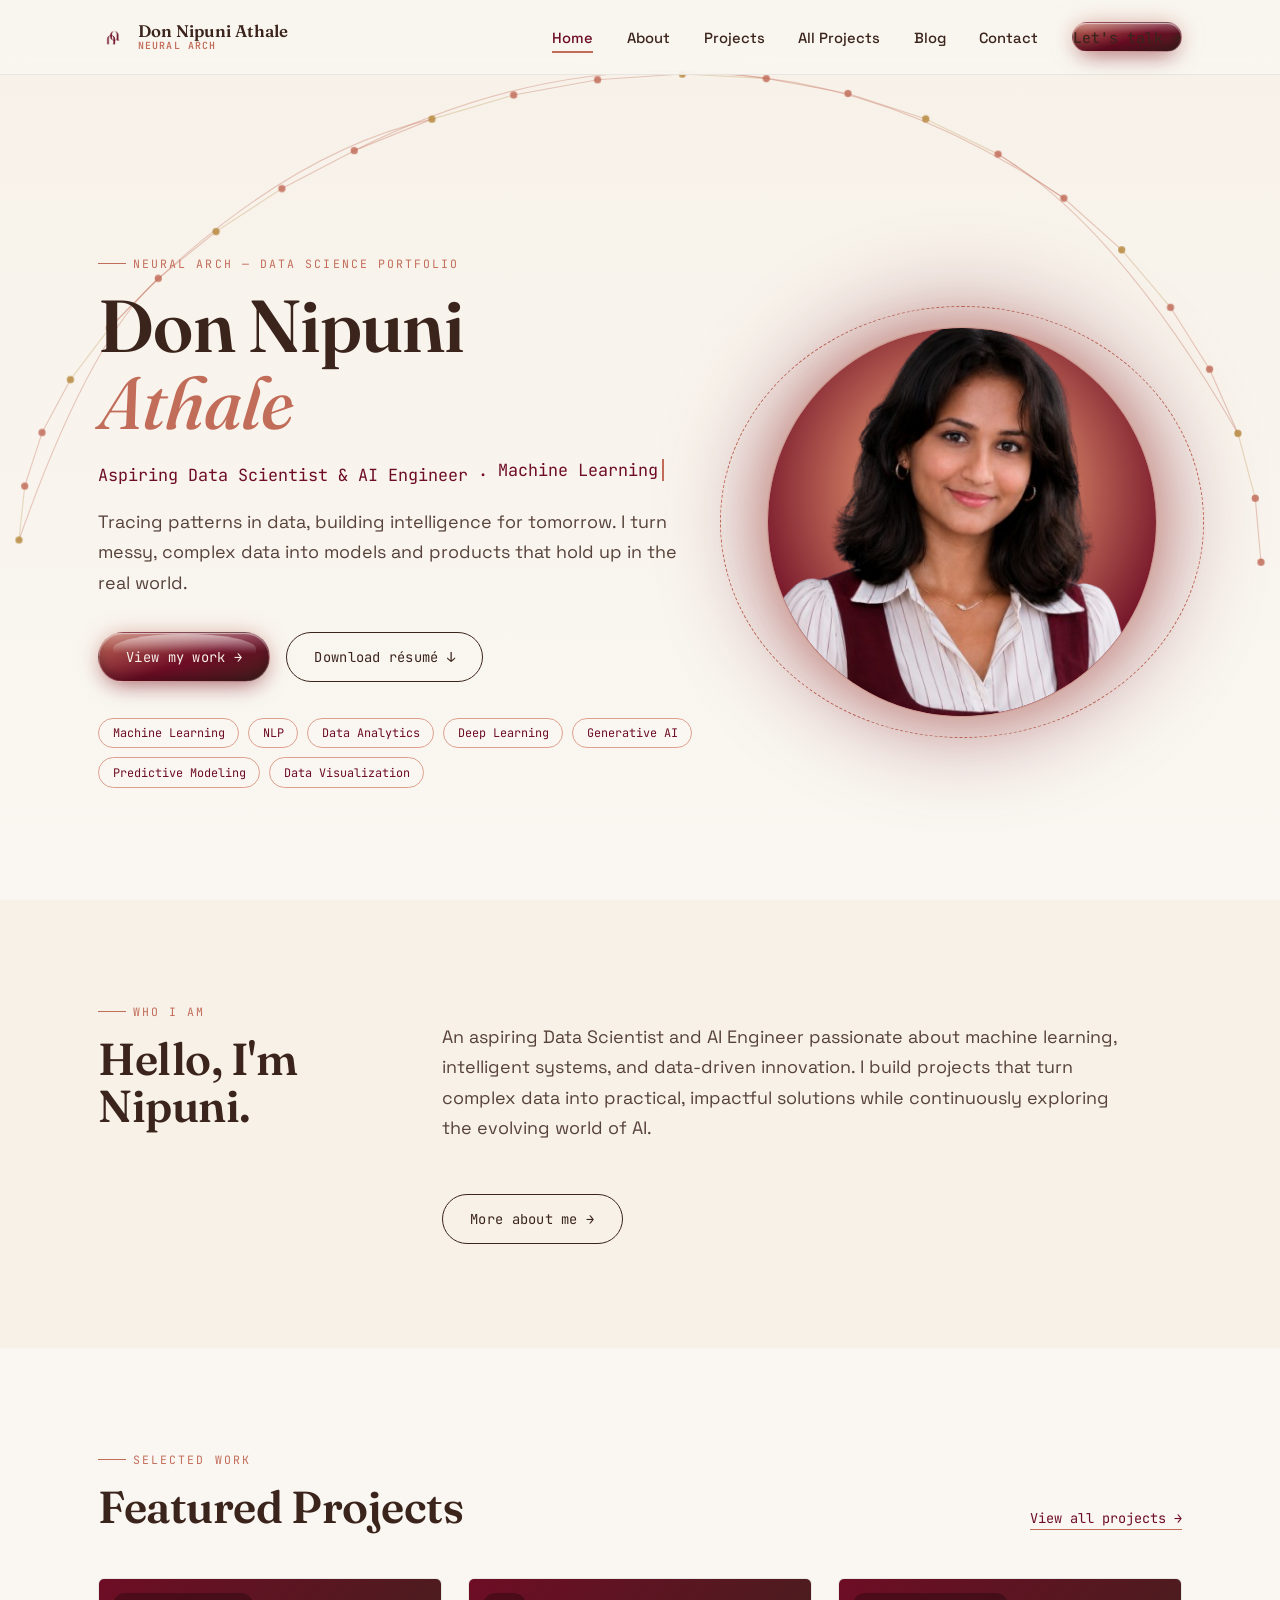
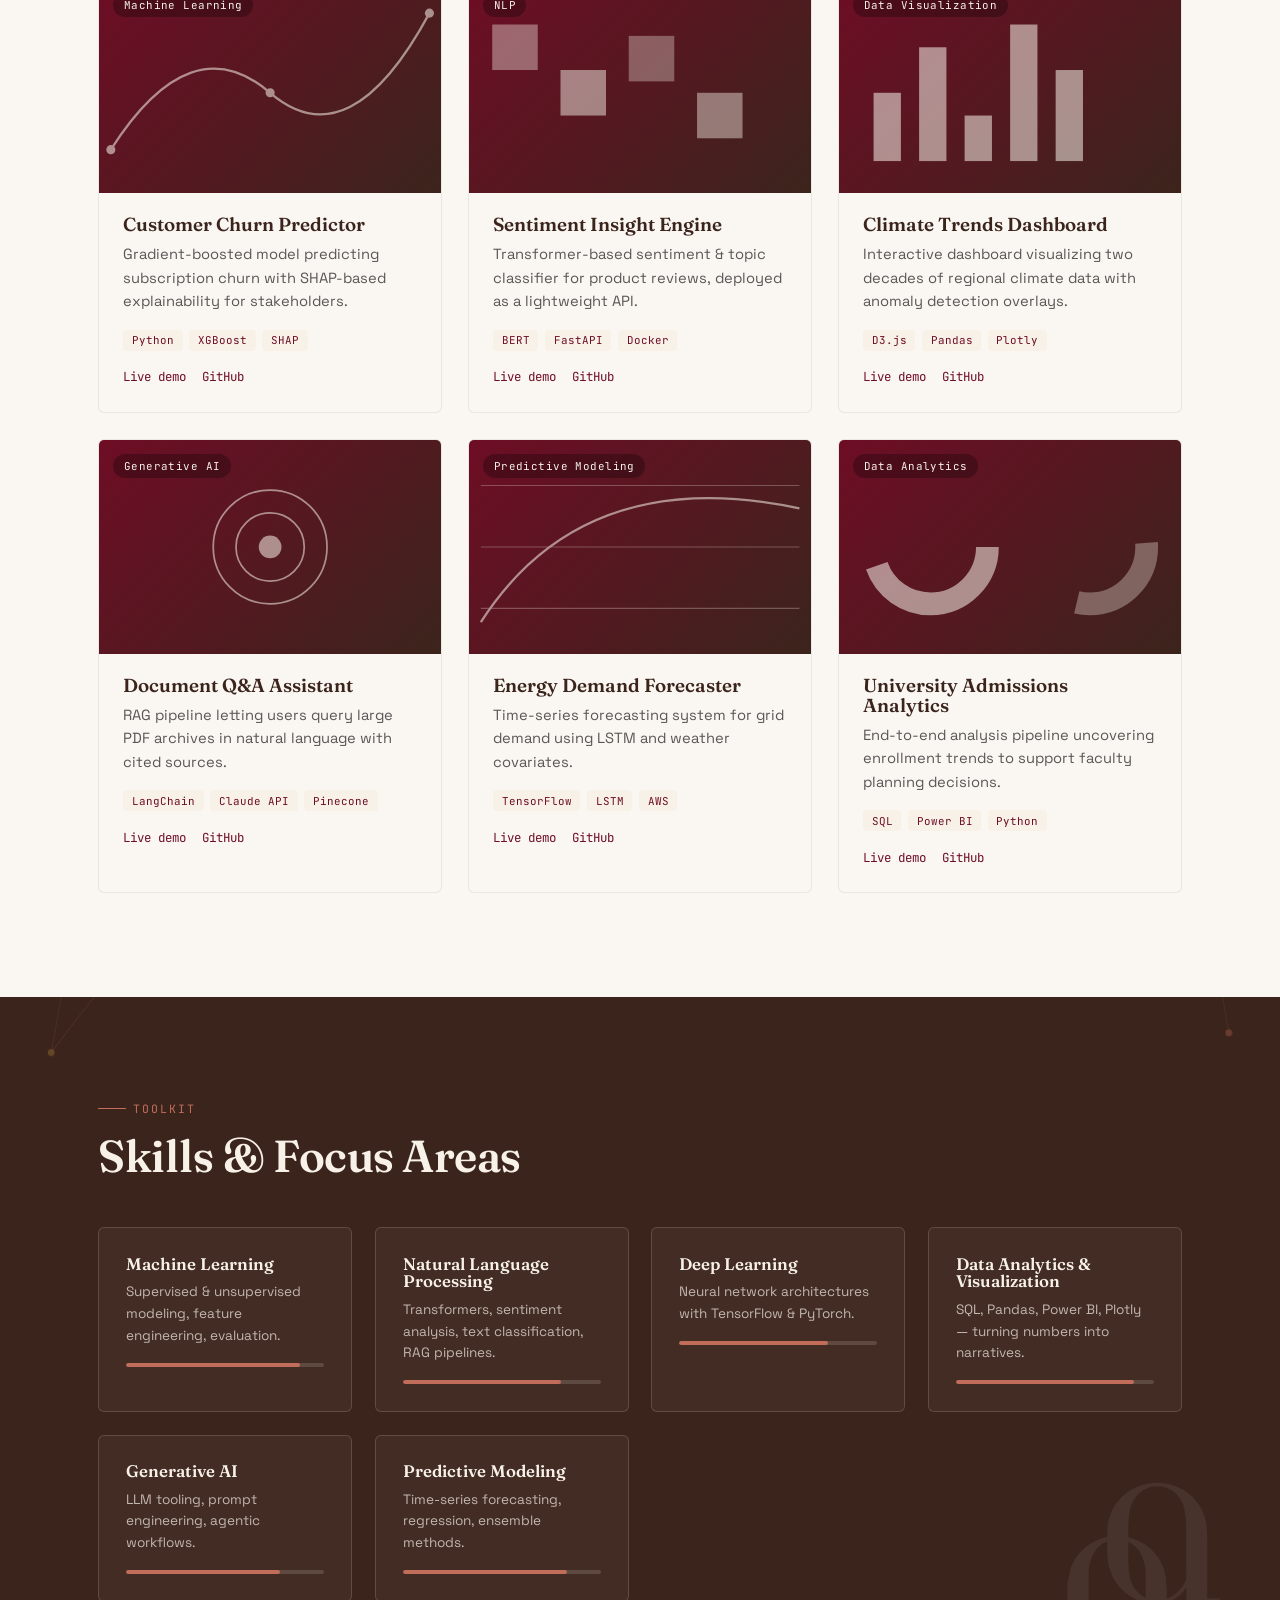
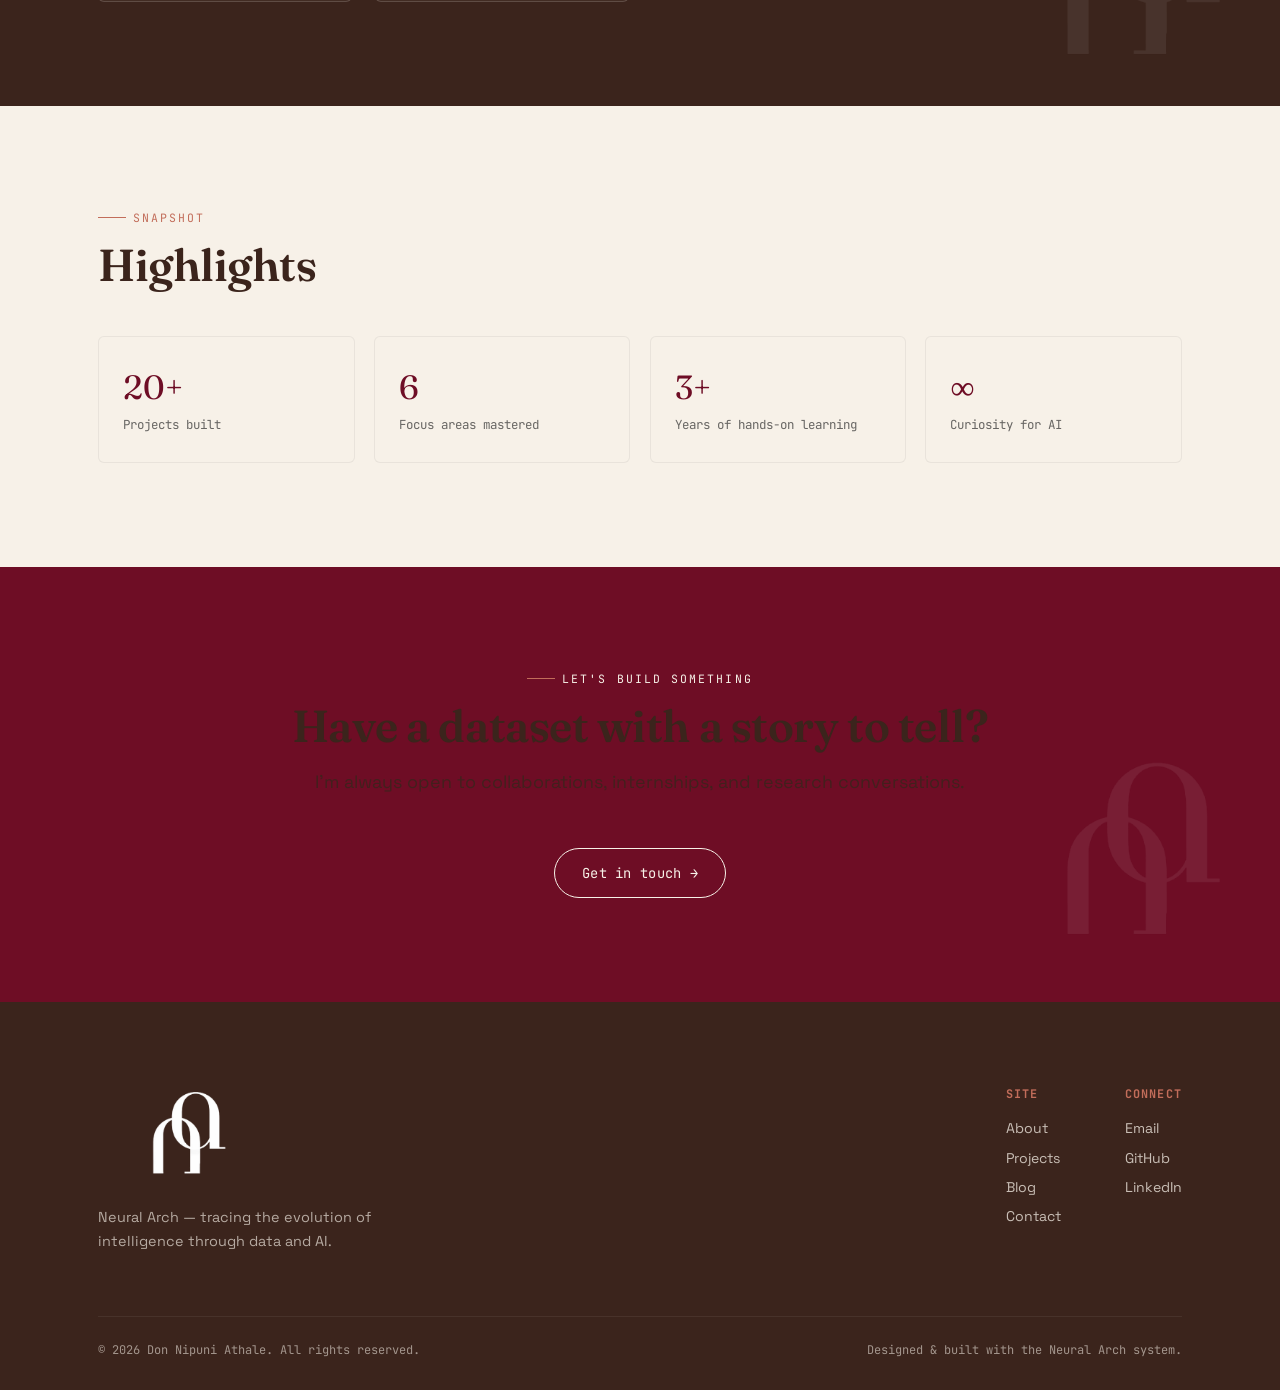
==== index.html @ 203d5323 "Initial commit - full portfolio with mobile improvements" ====
<!DOCTYPE html>
<html lang="en">
<head>
<meta charset="UTF-8">
<meta name="viewport" content="width=device-width, initial-scale=1.0">
<title>Don Nipuni Athale — Aspiring Data Scientist & AI Developer</title>
<meta name="description" content="Portfolio of Don Nipuni Athale — aspiring Data Scientist & AI Engineer specializing in machine learning, NLP, and data-driven solutions.">
<link rel="preconnect" href="https://fonts.googleapis.com">
<link rel="stylesheet" href="css/style.css">
</head>
<body>

<!-- ===================== NAV ===================== -->
<nav class="site-nav">
  <div class="wrap">
    <a href="index.html" class="brand">
      <span class="mark"><img src="assets/images/neural-arch-logo-navbar.png" alt="Neural Arch logo" style="width:100%;height:100%;object-fit:contain;"></span>
      <span class="name">Don Nipuni Athale<small>Neural Arch</small></span>
    </a>
    <ul class="nav-links">
      <li><a href="index.html" class="active">Home</a></li>
      <li><a href="about.html">About</a></li>
      <li><a href="projects.html">Projects</a></li>
      <li><a href="all-projects.html">All Projects</a></li>
      <li><a href="blog.html">Blog</a></li>
      <li><a href="contact.html">Contact</a></li>
      <li><a href="contact.html" class="nav-cta">Let's talk →</a></li>
    </ul>
    <button class="nav-toggle" aria-label="Toggle menu"><span></span><span></span><span></span></button>
  </div>
</nav>

<!-- ===================== HERO ===================== -->
<header class="hero">
  <div class="neural-field" data-neural-arch data-nodes="24" data-arch-height="0.6"></div>
  <div class="wrap">
    <div class="hero-copy">
      <span class="eyebrow">Neural Arch — Data Science Portfolio</span>
      <h1 class="h1-display">Don Nipuni<br><em>Athale</em></h1>
      <span class="role">Aspiring Data Scientist &amp; AI Engineer ·
        <span class="typewrite" data-typewrite='["Machine Learning","NLP","Predictive Modeling","Generative AI"]'></span>
      </span>
      <p class="lede">Tracing patterns in data, building intelligence for tomorrow. I turn messy, complex data into models and products that hold up in the real world.</p>
      <div class="hero-actions">
        <a href="projects.html" class="btn btn-primary">View my work →</a>
        <a href="assets/resume/Don_Nipuni_Athale_Resume.pdf" class="btn btn-outline" download>Download résumé ↓</a>
      </div>
      <div class="focus-pills">
        <span class="pill">Machine Learning</span>
        <span class="pill">NLP</span>
        <span class="pill">Data Analytics</span>
        <span class="pill">Deep Learning</span>
        <span class="pill">Generative AI</span>
        <span class="pill">Predictive Modeling</span>
        <span class="pill">Data Visualization</span>
      </div>
    </div>
    <div class="hero-portrait">
      <div class="ring"></div>
      <div class="frame">
        <img src="assets/images/profile-hero.png" alt="Portrait of Don Nipuni Athale">
      </div>
    </div>
  </div>
</header>

<!-- ===================== ABOUT TEASER ===================== -->
<section class="section-cream reveal">
  <div class="wrap" style="display:grid;grid-template-columns:.4fr 1fr;gap:3rem;align-items:start;">
    <div>
      <span class="eyebrow">Who I am</span>
      <h2 class="h2-display">Hello, I'm Nipuni.</h2>
    </div>
    <div>
      <p class="lede">An aspiring Data Scientist and AI Engineer passionate about machine learning, intelligent systems, and data-driven innovation. I build projects that turn complex data into practical, impactful solutions while continuously exploring the evolving world of AI.</p>
      <a href="about.html" class="btn btn-outline mt-2">More about me →</a>
    </div>
  </div>
</section>

<!-- ===================== FEATURED PROJECTS ===================== -->
<section class="section-cream" style="background:var(--warm-white);">
  <div class="wrap">
    <div class="section-head reveal">
      <div>
        <span class="eyebrow">Selected Work</span>
        <h2 class="h2-display">Featured Projects</h2>
      </div>
      <a href="all-projects.html" class="view-all">View all projects →</a>
    </div>

    <div class="projects-grid reveal-stagger">

      <article class="card project-card" data-category="ml">
        <div class="thumb">
          <span class="cat">Machine Learning</span>
          <svg viewBox="0 0 300 188" xmlns="http://www.w3.org/2000/svg"><path d="M10 150 Q80 40 150 100 T290 30" stroke="#F7F1E8" stroke-width="2" fill="none"/><circle cx="10" cy="150" r="4" fill="#F7F1E8"/><circle cx="150" cy="100" r="4" fill="#F7F1E8"/><circle cx="290" cy="30" r="4" fill="#F7F1E8"/></svg>
        </div>
        <div class="body">
          <h3>Customer Churn Predictor</h3>
          <p>Gradient-boosted model predicting subscription churn with SHAP-based explainability for stakeholders.</p>
          <div class="stack"><span>Python</span><span>XGBoost</span><span>SHAP</span></div>
          <div class="links"><a href="#">Live demo</a><a href="#">GitHub</a></div>
        </div>
      </article>

      <article class="card project-card" data-category="nlp">
        <div class="thumb">
          <span class="cat">NLP</span>
          <svg viewBox="0 0 300 188" xmlns="http://www.w3.org/2000/svg"><rect x="20" y="40" width="40" height="40" fill="#F7F1E8" opacity=".7"/><rect x="80" y="80" width="40" height="40" fill="#F7F1E8" opacity=".9"/><rect x="140" y="50" width="40" height="40" fill="#F7F1E8" opacity=".6"/><rect x="200" y="100" width="40" height="40" fill="#F7F1E8" opacity=".8"/></svg>
        </div>
        <div class="body">
          <h3>Sentiment Insight Engine</h3>
          <p>Transformer-based sentiment & topic classifier for product reviews, deployed as a lightweight API.</p>
          <div class="stack"><span>BERT</span><span>FastAPI</span><span>Docker</span></div>
          <div class="links"><a href="#">Live demo</a><a href="#">GitHub</a></div>
        </div>
      </article>

      <article class="card project-card" data-category="viz">
        <div class="thumb">
          <span class="cat">Data Visualization</span>
          <svg viewBox="0 0 300 188" xmlns="http://www.w3.org/2000/svg"><rect x="30" y="100" width="24" height="60" fill="#F7F1E8"/><rect x="70" y="60" width="24" height="100" fill="#F7F1E8"/><rect x="110" y="120" width="24" height="40" fill="#F7F1E8"/><rect x="150" y="40" width="24" height="120" fill="#F7F1E8"/><rect x="190" y="80" width="24" height="80" fill="#F7F1E8"/></svg>
        </div>
        <div class="body">
          <h3>Climate Trends Dashboard</h3>
          <p>Interactive dashboard visualizing two decades of regional climate data with anomaly detection overlays.</p>
          <div class="stack"><span>D3.js</span><span>Pandas</span><span>Plotly</span></div>
          <div class="links"><a href="#">Live demo</a><a href="#">GitHub</a></div>
        </div>
      </article>

      <article class="card project-card" data-category="genai">
        <div class="thumb">
          <span class="cat">Generative AI</span>
          <svg viewBox="0 0 300 188" xmlns="http://www.w3.org/2000/svg"><circle cx="150" cy="94" r="50" fill="none" stroke="#F7F1E8" stroke-width="1.5"/><circle cx="150" cy="94" r="30" fill="none" stroke="#F7F1E8" stroke-width="1.5"/><circle cx="150" cy="94" r="10" fill="#F7F1E8"/></svg>
        </div>
        <div class="body">
          <h3>Document Q&A Assistant</h3>
          <p>RAG pipeline letting users query large PDF archives in natural language with cited sources.</p>
          <div class="stack"><span>LangChain</span><span>Claude API</span><span>Pinecone</span></div>
          <div class="links"><a href="#">Live demo</a><a href="#">GitHub</a></div>
        </div>
      </article>

      <article class="card project-card" data-category="ml">
        <div class="thumb">
          <span class="cat">Predictive Modeling</span>
          <svg viewBox="0 0 300 188" xmlns="http://www.w3.org/2000/svg"><path d="M10 40 L290 40 M10 94 L290 94 M10 148 L290 148" stroke="#F7F1E8" stroke-width="1" opacity=".5"/><path d="M10 160 Q100 20 290 60" stroke="#F7F1E8" stroke-width="2" fill="none"/></svg>
        </div>
        <div class="body">
          <h3>Energy Demand Forecaster</h3>
          <p>Time-series forecasting system for grid demand using LSTM and weather covariates.</p>
          <div class="stack"><span>TensorFlow</span><span>LSTM</span><span>AWS</span></div>
          <div class="links"><a href="#">Live demo</a><a href="#">GitHub</a></div>
        </div>
      </article>

      <article class="card project-card" data-category="viz">
        <div class="thumb">
          <span class="cat">Data Analytics</span>
          <svg viewBox="0 0 300 188" xmlns="http://www.w3.org/2000/svg"><circle cx="80" cy="94" r="50" fill="none" stroke="#F7F1E8" stroke-width="20" stroke-dasharray="140 220"/><circle cx="220" cy="94" r="50" fill="none" stroke="#F7F1E8" stroke-width="20" stroke-dasharray="90 220" opacity=".6"/></svg>
        </div>
        <div class="body">
          <h3>University Admissions Analytics</h3>
          <p>End-to-end analysis pipeline uncovering enrollment trends to support faculty planning decisions.</p>
          <div class="stack"><span>SQL</span><span>Power BI</span><span>Python</span></div>
          <div class="links"><a href="#">Live demo</a><a href="#">GitHub</a></div>
        </div>
      </article>

    </div>
  </div>
</section>

<!-- ===================== SKILLS ===================== -->
<section class="section-dark">
  <div class="neural-field" data-neural-arch data-nodes="14" data-arch-height="0.15" style="opacity:.4;"></div>
  <div class="wrap">
    <div class="section-head reveal">
      <div>
        <span class="eyebrow">Toolkit</span>
        <h2 class="h2-display">Skills &amp; Focus Areas</h2>
      </div>
    </div>
    <div class="skills-grid reveal-stagger">
      <div class="skill-card">
        <h4>Machine Learning</h4>
        <p>Supervised &amp; unsupervised modeling, feature engineering, evaluation.</p>
        <div class="skill-bar"><i data-value="88"></i></div>
      </div>
      <div class="skill-card">
        <h4>Natural Language Processing</h4>
        <p>Transformers, sentiment analysis, text classification, RAG pipelines.</p>
        <div class="skill-bar"><i data-value="80"></i></div>
      </div>
      <div class="skill-card">
        <h4>Deep Learning</h4>
        <p>Neural network architectures with TensorFlow &amp; PyTorch.</p>
        <div class="skill-bar"><i data-value="75"></i></div>
      </div>
      <div class="skill-card">
        <h4>Data Analytics &amp; Visualization</h4>
        <p>SQL, Pandas, Power BI, Plotly — turning numbers into narratives.</p>
        <div class="skill-bar"><i data-value="90"></i></div>
      </div>
      <div class="skill-card">
        <h4>Generative AI</h4>
        <p>LLM tooling, prompt engineering, agentic workflows.</p>
        <div class="skill-bar"><i data-value="78"></i></div>
      </div>
      <div class="skill-card">
        <h4>Predictive Modeling</h4>
        <p>Time-series forecasting, regression, ensemble methods.</p>
        <div class="skill-bar"><i data-value="83"></i></div>
      </div>
    </div>
  </div>
</section>

<!-- ===================== HIGHLIGHTS ===================== -->
<section class="section-cream">
  <div class="wrap">
    <div class="section-head reveal">
      <div>
        <span class="eyebrow">Snapshot</span>
        <h2 class="h2-display">Highlights</h2>
      </div>
    </div>
    <div class="highlights reveal-stagger">
      <div class="highlight-card"><span class="num">20+</span><span class="lbl">Projects built</span></div>
      <div class="highlight-card"><span class="num">6</span><span class="lbl">Focus areas mastered</span></div>
      <div class="highlight-card"><span class="num">3+</span><span class="lbl">Years of hands-on learning</span></div>
      <div class="highlight-card"><span class="num">∞</span><span class="lbl">Curiosity for AI</span></div>
    </div>
  </div>
</section>

<!-- ===================== CTA ===================== -->
<section class="section-maroon text-center">
  <div class="wrap">
    <span class="eyebrow" style="justify-content:center;color:var(--cream);">Let's build something</span>
    <h2 class="h2-display">Have a dataset with a story to tell?</h2>
    <p class="lede" style="margin-inline:auto;">I'm always open to collaborations, internships, and research conversations.</p>
    <a href="contact.html" class="btn btn-outline mt-2">Get in touch →</a>
  </div>
</section>

<!-- ===================== FOOTER ===================== -->
<footer class="site-footer">
  <div class="wrap">
    <div class="footer-top">
      <div class="footer-brand">
        <img src="assets/images/neural-arch-watermark.png" alt="Neural Arch logo" style="width:180px;margin-bottom:.6rem;">
        <p>Neural Arch — tracing the evolution of intelligence through data and AI.</p>
      </div>
      <div class="footer-cols">
        <div class="footer-col">
          <h5>Site</h5>
          <a href="about.html">About</a>
          <a href="projects.html">Projects</a>
          <a href="blog.html">Blog</a>
          <a href="contact.html">Contact</a>
        </div>
        <div class="footer-col">
          <h5>Connect</h5>
          <a href="mailto:dnkathale.work@gmail.com">Email</a>
          <a href="https://github.com/nipuni-2002" target="_blank" rel="noopener">GitHub</a>
          <a href="https://www.linkedin.com/in/nipuni-a-a5445b3b0/" target="_blank" rel="noopener">LinkedIn</a>
        </div>
      </div>
    </div>
    <div class="footer-bottom">
      <span>© 2026 Don Nipuni Athale. All rights reserved.</span>
      <span>Designed &amp; built with the Neural Arch system.</span>
    </div>
  </div>
</footer>

<script src="js/main.js"></script>
</body>
</html>
---- css/style.css ----
/* ============================================================
   NEURAL ARCH — Design System
   Don Nipuni Athale · Data Science & AI Portfolio
   ============================================================ */

@import url('https://fonts.googleapis.com/css2?family=Fraunces:ital,opsz,wght@0,9..144,300;0,9..144,400;0,9..144,500;0,9..144,600;0,9..144,700;1,9..144,400;1,9..144,500&family=Space+Grotesk:wght@400;500;600;700&family=JetBrains+Mono:wght@400;500;600&display=swap');

:root{
  /* --- color tokens --- */
  --cream: #F7F1E8;
  --warm-white: #FAF7F2;
  --maroon: #6E0D25;
  --espresso: #3B241C;
  --terracotta: #C26D5A;
  --terracotta-light: #DDA08C;
  --charcoal: #2B2B2B;
  --gold-thread: #B8893F; /* accent for data-thread lines */

  --on-light: var(--charcoal);
  --on-dark: var(--cream);

  /* --- type tokens --- */
  --font-display: 'Fraunces', serif;
  --font-body: 'Space Grotesk', sans-serif;
  --font-mono: 'JetBrains Mono', monospace;

  /* --- layout tokens --- */
  --max-w: 1180px;
  --gutter: clamp(1.25rem, 4vw, 3rem);
  --radius: 4px;
  --ease-arch: cubic-bezier(.22,1,.36,1);
}

*,*::before,*::after{box-sizing:border-box;}
html{scroll-behavior:smooth;}
body{
  margin:0;
  font-family:var(--font-body);
  background:var(--warm-white);
  color:var(--charcoal);
  -webkit-font-smoothing:antialiased;
  overflow-x:hidden;
}
img{max-width:100%;display:block;}
a{color:inherit;text-decoration:none;}
ul{list-style:none;margin:0;padding:0;}
.wrap{max-width:var(--max-w);margin:0 auto;padding-inline:var(--gutter);}

@media (prefers-reduced-motion:reduce){
  *,*::before,*::after{animation-duration:0.001ms !important;animation-iteration-count:1 !important;transition-duration:0.001ms !important;scroll-behavior:auto !important;}
}

/* ============================================================
   TYPOGRAPHY
   ============================================================ */
h1,h2,h3,h4{font-family:var(--font-display);font-weight:600;line-height:1.05;margin:0;color:var(--espresso);}
.section-dark h1,.section-dark h2,.section-dark h3{color:var(--cream);}

.eyebrow{
  font-family:var(--font-mono);
  font-size:.72rem;
  letter-spacing:.18em;
  text-transform:uppercase;
  color:var(--terracotta);
  display:flex;align-items:center;gap:.6em;
  margin-bottom:1rem;
}
.eyebrow::before{
  content:'';
  width:28px;height:1px;
  background:var(--terracotta);
}

.lede{font-size:clamp(1.05rem,1.4vw,1.25rem);line-height:1.7;color:var(--espresso);opacity:.85;max-width:62ch;}
.section-dark .lede{color:var(--cream);opacity:.82;}

.h1-display{font-size:clamp(2.6rem,6vw,4.6rem);letter-spacing:-.01em;}
.h1-display em{font-style:italic;font-weight:500;color:var(--terracotta);}
.h2-display{font-size:clamp(1.9rem,4vw,2.8rem);letter-spacing:-.01em;}
.h3-display{font-size:clamp(1.3rem,2.4vw,1.7rem);}

.mono-tag{font-family:var(--font-mono);font-size:.78rem;letter-spacing:.04em;color:var(--terracotta);}

/* ============================================================
   NAVIGATION
   ============================================================ */
.site-nav{
  position:fixed;top:0;left:0;right:0;z-index:100;
  background:rgba(250,247,242,.86);
  backdrop-filter:blur(10px);
  border-bottom:1px solid rgba(43,43,43,.08);
  transition:background .3s var(--ease-arch);
}
.site-nav .wrap{
  display:flex;align-items:center;justify-content:space-between;
  height:74px;
}
.brand{display:flex;align-items:center;gap:.6rem;font-family:var(--font-display);font-weight:600;font-size:1.05rem;color:var(--espresso);}
.brand .mark{
  width:30px;height:30px;flex:none;
}
.brand .mark svg{width:100%;height:100%;}
.brand .name{display:flex;flex-direction:column;line-height:1.1;}
.brand .name small{font-family:var(--font-mono);font-size:.62rem;letter-spacing:.12em;color:var(--terracotta);text-transform:uppercase;}

.nav-links{display:flex;align-items:center;gap:2.1rem;}
.nav-links a{
  font-size:.92rem;font-weight:500;color:var(--espresso);position:relative;padding:.3rem 0;
}
.nav-links a::after{
  content:'';position:absolute;left:0;bottom:-2px;width:0;height:2px;background:var(--terracotta);
  transition:width .3s var(--ease-arch);
}
.nav-links a:hover::after,.nav-links a.active::after{width:100%;}
.nav-links a.active{color:var(--maroon);}

.nav-cta{
  position:relative;
  display:inline-flex;align-items:center;justify-content:center;
  font-family:var(--font-mono);font-size:.8rem;
  color:var(--cream);text-align:center;justify-content:center;
  padding:.7rem 1.5rem;border-radius:99px;
  background:
    linear-gradient(180deg, rgba(255,255,255,.32) 0%, rgba(255,255,255,0) 38%),
    linear-gradient(160deg, var(--terracotta) 0%, var(--maroon) 55%, var(--espresso) 110%);
  border:1px solid rgba(255,255,255,.25);
  box-shadow:
    inset 0 1px 1px rgba(255,255,255,.55),
    inset 0 -6px 10px rgba(0,0,0,.25),
    0 10px 22px -8px rgba(110,13,37,.55),
    0 0 24px -4px rgba(194,109,90,.6);
  overflow:hidden;
  transition:transform .3s var(--ease-arch), box-shadow .3s var(--ease-arch);
}
.nav-cta::after{
  content:'';position:absolute;top:1px;left:8%;right:8%;height:42%;border-radius:99px 99px 60% 60%/100% 100% 0 0;
  background:linear-gradient(180deg, rgba(255,255,255,.55), rgba(255,255,255,0));
  pointer-events:none;
}
.nav-cta:hover{
  transform:translateY(-2px) scale(1.02);
  box-shadow:
    inset 0 1px 1px rgba(255,255,255,.6),
    inset 0 -6px 10px rgba(0,0,0,.25),
    0 14px 28px -8px rgba(110,13,37,.6),
    0 0 32px -2px rgba(194,109,90,.8);
}

.nav-toggle{display:none;background:none;border:0;cursor:pointer;padding:.4rem;}
.nav-toggle span{display:block;width:24px;height:2px;background:var(--espresso);margin:5px 0;transition:.3s;}

@media (max-width:860px){
  .nav-links{position:fixed;top:74px;left:0;right:0;background:var(--warm-white);flex-direction:column;align-items:flex-start;padding:1.5rem var(--gutter) 2rem;gap:1.1rem;border-bottom:1px solid rgba(43,43,43,.08);transform:translateY(-130%);opacity:0;transition:transform .4s var(--ease-arch),opacity .3s;}
  .nav-links.open{transform:translateY(0);opacity:1;}
  .nav-cta{order:5;}
  .nav-toggle{display:block;}
}

/* ============================================================
   SECTIONS / BACKGROUNDS
   ============================================================ */
section{position:relative;padding:6.5rem 0;}
.section-dark{background:var(--espresso);color:var(--cream);}
.section-maroon{background:var(--maroon);color:var(--cream);}

/* Brand watermark — faint, on dark sections only */
.section-dark::before,.section-maroon::before{
  content:'';position:absolute;right:-4%;bottom:-6%;
  width:380px;height:380px;
  background:url('../assets/images/neural-arch-watermark.png') no-repeat center/contain;
  opacity:.07;pointer-events:none;z-index:0;
}
.section-dark .wrap,.section-maroon .wrap{position:relative;z-index:1;}
@media (max-width:760px){.section-dark::before,.section-maroon::before{width:220px;height:220px;}}
.section-cream{background:var(--cream);}

/* ============================================================
   THE SIGNATURE: NEURAL ARCH MOTIF
   An arched constellation of nodes/threads representing data → intelligence.
   Used as: hero canvas backdrop, section dividers, loading marks, footer.
   ============================================================ */
.neural-field{
  position:absolute;inset:0;overflow:hidden;pointer-events:none;
}
.neural-field svg{width:100%;height:100%;}
.neural-field .thread{
  fill:none;stroke:var(--terracotta);stroke-width:1;opacity:.35;
  stroke-dasharray:6 420;
  animation:thread-draw 7s var(--ease-arch) forwards;
}
.neural-field .thread.gold{stroke:var(--gold-thread);opacity:.28;}
.neural-field .node{fill:var(--terracotta);opacity:0;animation:node-pop .6s var(--ease-arch) forwards, node-pulse 3.4s ease-in-out infinite;}
.neural-field .node.gold{fill:var(--gold-thread);}

@keyframes thread-draw{to{stroke-dasharray:420 420;}}
@keyframes node-pop{to{opacity:.85;}}
@keyframes node-pulse{0%,100%{r:3.2;opacity:.6;}50%{r:4.6;opacity:1;}}

/* ============================================================
   HERO
   ============================================================ */
.hero{
  min-height:100vh;display:flex;align-items:center;
  background:linear-gradient(180deg, var(--cream) 0%, var(--warm-white) 100%);
  padding-top:9rem;
}
.hero .wrap{display:grid;grid-template-columns:1.15fr .85fr;gap:3rem;align-items:center;position:relative;z-index:2;}
@media (max-width:920px){.hero .wrap{grid-template-columns:1fr;}}

.hero-copy{opacity:0;animation:rise .9s var(--ease-arch) .15s forwards;}
@keyframes rise{from{opacity:0;transform:translateY(28px);}to{opacity:1;transform:translateY(0);}}

.hero h1{margin-bottom:1.1rem;}
.hero .role{font-family:var(--font-mono);font-size:1.05rem;color:var(--maroon);margin-bottom:1.3rem;display:block;}
.hero .typewrite{border-right:2px solid var(--terracotta);padding-right:4px;white-space:nowrap;overflow:hidden;display:inline-block;}

.hero-actions{display:flex;gap:1rem;margin-top:2.1rem;flex-wrap:wrap;}

.btn{
  position:relative;font-family:var(--font-mono);font-size:.86rem;letter-spacing:.02em;
  padding:.95rem 1.7rem;border-radius:99px;
  display:inline-flex;align-items:center;justify-content:center;gap:.6rem;
  transition:transform .3s var(--ease-arch), box-shadow .3s var(--ease-arch), background .3s;
  cursor:pointer;border:1px solid transparent;
  overflow:hidden;text-align:center;
}
.btn-primary{
  color:var(--cream);
  background:
    linear-gradient(180deg, rgba(255,255,255,.3) 0%, rgba(255,255,255,0) 38%),
    linear-gradient(160deg, var(--terracotta) 0%, var(--maroon) 55%, var(--espresso) 110%);
  border-color:rgba(255,255,255,.22);
  box-shadow:
    inset 0 1px 1px rgba(255,255,255,.5),
    inset 0 -6px 10px rgba(0,0,0,.22),
    0 10px 22px -8px rgba(110,13,37,.5),
    0 0 22px -4px rgba(194,109,90,.55);
}
.btn-primary::after{
  content:'';position:absolute;top:1px;left:8%;right:8%;height:42%;border-radius:99px 99px 60% 60%/100% 100% 0 0;
  background:linear-gradient(180deg, rgba(255,255,255,.5), rgba(255,255,255,0));
  pointer-events:none;
}
.btn-primary:hover{transform:translateY(-3px) scale(1.015);box-shadow:inset 0 1px 1px rgba(255,255,255,.55), inset 0 -6px 10px rgba(0,0,0,.22), 0 16px 30px -8px rgba(110,13,37,.55), 0 0 30px -2px rgba(194,109,90,.75);}
.btn-outline{border-color:var(--espresso);color:var(--espresso);}
.btn-outline:hover{transform:translateY(-3px);background:var(--espresso);color:var(--cream);}
.section-dark .btn-outline,.section-maroon .btn-outline{border-color:var(--cream);color:var(--cream);}
.section-dark .btn-outline:hover,.section-maroon .btn-outline:hover{background:var(--cream);color:var(--espresso);}

.hero-portrait{
  position:relative;
  opacity:0;animation:rise 1s var(--ease-arch) .35s forwards;
  display:flex;align-items:center;justify-content:center;
}
.hero-portrait .frame{
  position:relative;border-radius:50%;overflow:hidden;
  width:min(420px, 88%);aspect-ratio:1/1;margin:0 auto;
  background:radial-gradient(circle at 50% 42%, var(--terracotta-light) 0%, var(--terracotta) 38%, var(--maroon) 75%);
  box-shadow:
    0 0 0 1px rgba(194,109,90,.35),
    0 0 40px 6px rgba(194,109,90,.45),
    0 0 90px 20px rgba(110,13,37,.35);
}
.hero-portrait .frame img{
  width:100%;height:100%;object-fit:cover;object-position:center 18%;
  filter:none;
  border-radius:50%;
}
.hero-portrait .ring{
  position:absolute;inset:-22px;border:1px dashed var(--terracotta);border-radius:50%;
  animation:spin-slow 36s linear infinite;
}
@keyframes spin-slow{to{transform:rotate(360deg);}}

.focus-pills{display:flex;flex-wrap:wrap;gap:.55rem;margin-top:2.2rem;}
.pill{
  font-family:var(--font-mono);font-size:.74rem;color:var(--maroon);
  border:1px solid var(--terracotta-light);background:var(--warm-white);
  padding:.4rem .85rem;border-radius:99px;
}

/* ============================================================
   SCROLL-REVEAL
   ============================================================ */
.reveal{opacity:0;transform:translateY(36px);transition:opacity .8s var(--ease-arch), transform .8s var(--ease-arch);}
.reveal.in{opacity:1;transform:translateY(0);}
.reveal-stagger > *{opacity:0;transform:translateY(28px);transition:opacity .7s var(--ease-arch), transform .7s var(--ease-arch);}
.reveal-stagger.in > *{opacity:1;transform:translateY(0);}
.reveal-stagger.in > *:nth-child(1){transition-delay:.05s;}
.reveal-stagger.in > *:nth-child(2){transition-delay:.15s;}
.reveal-stagger.in > *:nth-child(3){transition-delay:.25s;}
.reveal-stagger.in > *:nth-child(4){transition-delay:.35s;}
.reveal-stagger.in > *:nth-child(5){transition-delay:.45s;}
.reveal-stagger.in > *:nth-child(6){transition-delay:.55s;}

/* ============================================================
   GRID / CARDS — generic
   ============================================================ */
.section-head{display:flex;align-items:flex-end;justify-content:space-between;gap:2rem;margin-bottom:3rem;flex-wrap:wrap;}
.section-head .view-all{font-family:var(--font-mono);font-size:.85rem;color:var(--maroon);border-bottom:1px solid var(--terracotta);padding-bottom:2px;}
.section-dark .section-head .view-all,.section-maroon .section-head .view-all{color:var(--cream);border-color:var(--cream);}

.card{
  background:var(--warm-white);border:1px solid rgba(43,43,43,.08);border-radius:6px;
  overflow:hidden;transition:transform .4s var(--ease-arch), box-shadow .4s var(--ease-arch), border-color .4s;
}
.card:hover{transform:translateY(-8px);box-shadow:0 24px 40px -22px rgba(59,36,28,.35);border-color:var(--terracotta-light);}

/* --- Projects grid --- */
.projects-grid{display:grid;grid-template-columns:repeat(3,1fr);gap:1.6rem;}
@media (max-width:980px){.projects-grid{grid-template-columns:repeat(2,1fr);}}
@media (max-width:640px){.projects-grid{grid-template-columns:1fr;}}

.project-card .thumb{
  aspect-ratio:16/10;position:relative;overflow:hidden;
  background:linear-gradient(135deg, var(--maroon), var(--espresso));
}
.project-card .thumb svg{position:absolute;inset:0;width:100%;height:100%;opacity:.55;transition:opacity .4s, transform .6s var(--ease-arch);}
.project-card:hover .thumb svg{opacity:.85;transform:scale(1.06);}
.project-card .thumb .cat{
  position:absolute;top:.9rem;left:.9rem;font-family:var(--font-mono);font-size:.68rem;color:var(--cream);
  background:rgba(0,0,0,.28);padding:.3rem .65rem;border-radius:99px;letter-spacing:.04em;
}
.project-card .body{padding:1.4rem 1.5rem 1.6rem;}
.project-card h3{font-size:1.18rem;margin-bottom:.5rem;}
.project-card p{font-size:.92rem;line-height:1.6;color:var(--charcoal);opacity:.78;margin:0 0 1rem;}
.project-card .stack{display:flex;flex-wrap:wrap;gap:.4rem;}
.project-card .stack span{font-family:var(--font-mono);font-size:.68rem;color:var(--maroon);background:var(--cream);padding:.22rem .55rem;border-radius:4px;}
.project-card .links{margin-top:1.1rem;display:flex;gap:1rem;}
.project-card .links a{font-family:var(--font-mono);font-size:.78rem;color:var(--maroon);border-bottom:1px solid transparent;transition:border-color .25s;}
.project-card .links a:hover{border-color:var(--maroon);}

/* --- filter bar (all projects page) --- */
.filter-bar{display:flex;flex-wrap:wrap;gap:.6rem;margin-bottom:2.6rem;}
.filter-btn{
  font-family:var(--font-mono);font-size:.78rem;padding:.55rem 1.1rem;border-radius:99px;
  border:1px solid var(--terracotta-light);background:transparent;color:var(--espresso);cursor:pointer;
  transition:all .25s var(--ease-arch);
}
.filter-btn:hover{background:var(--cream);}
.filter-btn.active{background:var(--maroon);color:var(--cream);border-color:var(--maroon);}

/* --- Skills --- */
.skills-grid{display:grid;grid-template-columns:repeat(auto-fit,minmax(230px,1fr));gap:1.4rem;}
.skill-card{padding:1.7rem;border:1px solid rgba(247,241,232,.16);border-radius:6px;background:rgba(247,241,232,.04);}
.skill-card .icon{width:38px;height:38px;margin-bottom:1rem;color:var(--terracotta);}
.skill-card h4{font-size:1.05rem;margin-bottom:.5rem;color:var(--cream);}
.skill-card p{font-size:.85rem;line-height:1.6;color:var(--cream);opacity:.7;margin:0 0 1rem;}
.skill-bar{height:4px;background:rgba(247,241,232,.15);border-radius:99px;overflow:hidden;}
.skill-bar i{display:block;height:100%;background:var(--terracotta);border-radius:99px;width:0;transition:width 1.4s var(--ease-arch);}

/* --- Timeline (experience/education) --- */
.timeline{position:relative;margin-left:1rem;padding-left:2.4rem;border-left:1px solid rgba(43,43,43,.18);}
.t-item{position:relative;padding-bottom:2.8rem;}
.t-item:last-child{padding-bottom:0;}
.t-item::before{
  content:'';position:absolute;left:-2.55rem;top:.3rem;width:11px;height:11px;border-radius:50%;
  background:var(--terracotta);border:3px solid var(--warm-white);box-shadow:0 0 0 1px var(--terracotta);
}
.t-date{font-family:var(--font-mono);font-size:.76rem;color:var(--maroon);letter-spacing:.04em;margin-bottom:.4rem;display:block;}
.t-item h4{font-size:1.1rem;margin-bottom:.3rem;}
.t-org{font-size:.86rem;opacity:.65;margin-bottom:.6rem;display:block;}
.t-item p{font-size:.9rem;line-height:1.65;opacity:.78;margin:0;}

/* --- Highlights / achievements strip --- */
.highlights{display:grid;grid-template-columns:repeat(4,1fr);gap:1.2rem;}
@media (max-width:860px){.highlights{grid-template-columns:repeat(2,1fr);}}
.highlight-card{padding:1.8rem 1.5rem;border-radius:6px;background:var(--cream);border:1px solid rgba(43,43,43,.07);text-align:left;}
.highlight-card .num{font-family:var(--font-display);font-size:2.1rem;color:var(--maroon);display:block;margin-bottom:.3rem;}
.highlight-card .lbl{font-family:var(--font-mono);font-size:.78rem;opacity:.7;}

/* --- Blog --- */
.blog-grid{display:grid;grid-template-columns:repeat(3,1fr);gap:1.6rem;}
@media (max-width:980px){.blog-grid{grid-template-columns:repeat(2,1fr);}}
@media (max-width:640px){.blog-grid{grid-template-columns:1fr;}}
.blog-card .body{padding:1.5rem;}
.blog-card .date{font-family:var(--font-mono);font-size:.72rem;color:var(--terracotta);}
.blog-card h3{font-size:1.1rem;margin:.6rem 0;}
.blog-card p{font-size:.88rem;opacity:.75;line-height:1.6;}
.blog-card .read{font-family:var(--font-mono);font-size:.78rem;color:var(--maroon);margin-top:1rem;display:inline-block;}

/* --- Contact --- */
.contact-grid{display:grid;grid-template-columns:.9fr 1.1fr;gap:3.5rem;align-items:start;}
@media (max-width:880px){.contact-grid{grid-template-columns:1fr;}}
.contact-info ul{margin-top:2rem;display:flex;flex-direction:column;gap:1.2rem;}
.contact-info li a{display:flex;align-items:center;gap:.9rem;font-size:.98rem;}
.contact-info li svg{width:20px;height:20px;color:var(--terracotta);flex:none;}

.form-field{margin-bottom:1.3rem;}
.form-field label{display:block;font-family:var(--font-mono);font-size:.76rem;letter-spacing:.04em;text-transform:uppercase;color:var(--maroon);margin-bottom:.5rem;}
.form-field input,.form-field textarea{
  width:100%;padding:.85rem 1rem;border:1px solid rgba(43,43,43,.18);border-radius:4px;
  font-family:var(--font-body);font-size:.95rem;background:var(--warm-white);color:var(--charcoal);
  transition:border-color .25s, box-shadow .25s;
}
.form-field input:focus,.form-field textarea:focus{outline:none;border-color:var(--terracotta);box-shadow:0 0 0 3px rgba(194,109,90,.18);}
.form-field textarea{min-height:140px;resize:vertical;}
.form-status{font-family:var(--font-mono);font-size:.82rem;margin-top:1rem;min-height:1.2em;}
.form-status.ok{color:#3d7a4d;}
.form-status.err{color:var(--maroon);}

/* ============================================================
   FOOTER
   ============================================================ */
footer.site-footer{background:var(--espresso);color:var(--cream);padding:4rem 0 2rem;position:relative;overflow:hidden;}
.footer-top{display:flex;justify-content:space-between;flex-wrap:wrap;gap:2.5rem;margin-bottom:3rem;}
.footer-brand{max-width:340px;}
.footer-brand p{opacity:.65;font-size:.9rem;line-height:1.65;margin-top:1rem;}
.footer-cols{display:flex;gap:4rem;flex-wrap:wrap;}
.footer-col h5{font-family:var(--font-mono);font-size:.74rem;letter-spacing:.1em;text-transform:uppercase;color:var(--terracotta);margin-bottom:1.1rem;}
.footer-col a{display:block;font-size:.88rem;opacity:.75;margin-bottom:.7rem;transition:opacity .2s,color .2s;}
.footer-col a:hover{opacity:1;color:var(--terracotta-light);}
.footer-bottom{border-top:1px solid rgba(247,241,232,.12);padding-top:1.6rem;display:flex;justify-content:space-between;flex-wrap:wrap;gap:1rem;font-family:var(--font-mono);font-size:.75rem;opacity:.55;}

/* ============================================================
   PAGE HEADER (inner pages)
   ============================================================ */
.page-header{padding:11rem 0 4rem;background:var(--cream);position:relative;}
.page-header .wrap{position:relative;z-index:2;}

/* ============================================================
   UTILITIES
   ============================================================ */
.text-center{text-align:center;}
.mt-2{margin-top:2rem;}
.cursor-glow{
  position:fixed;width:380px;height:380px;border-radius:50%;
  background:radial-gradient(circle, rgba(194,109,90,.10), transparent 70%);
  pointer-events:none;z-index:0;transform:translate(-50%,-50%);
  transition:opacity .4s;
}

/* ============================================================
   MOBILE — all refinements under 520px
   ============================================================ */
@media (max-width:520px){

  /* ── GENERAL ── */
  section{padding:4rem 0;}
  .page-header{padding:8rem 0 2.5rem;}

  /* ── NAV ── */
  .site-nav .wrap{height:62px;}
  .brand .name{font-size:.9rem;}
  .brand .name small{font-size:.55rem;}
  .brand .mark{width:26px;height:26px;}

  /* ── HERO ── */
  .hero{
    min-height:auto;padding-top:7rem;padding-bottom:3.5rem;
    align-items:flex-start;
  }
  .hero .wrap{
    grid-template-columns:1fr;
    gap:1.6rem;
    text-align:center;
  }

  /* Portrait — compact 115px circle, centred above text */
  .hero-portrait{
    order:-1; /* always on top */
    margin:0 auto;
    width:115px;height:115px;flex:none;
  }
  .hero-portrait .frame{
    width:115px;height:115px;
    box-shadow:
      0 0 0 1px rgba(194,109,90,.3),
      0 0 18px 3px rgba(194,109,90,.4),
      0 0 40px 10px rgba(110,13,37,.25);
  }
  .hero-portrait .ring{inset:-10px;}

  /* Typography */
  .hero h1.h1-display{font-size:1.95rem;margin-bottom:.7rem;}
  .hero .role{font-size:.82rem;margin-bottom:.8rem;}
  .lede{font-size:.92rem;line-height:1.65;}

  /* Buttons — full width, stacked */
  .hero-actions{
    flex-direction:column;gap:.7rem;
    align-items:center;
    margin-top:1.4rem;
  }
  .hero-actions .btn{
    width:100%;max-width:320px;
    padding:.85rem 1.2rem;font-size:.8rem;
  }

  /* Focus pills — centred */
  .focus-pills{justify-content:center;margin-top:1.4rem;}
  .pill{font-size:.68rem;padding:.32rem .7rem;}

  /* ── ABOUT TEASER (homepage) ── */
  section:not(.hero) .wrap[style*="grid-template-columns:.4fr"]{
    display:flex!important;flex-direction:column;gap:1.2rem;
  }

  /* ── HEADINGS (section) ── */
  .h2-display{font-size:1.55rem;}
  .h3-display{font-size:1.15rem;}
  .eyebrow{font-size:.66rem;}

  /* ── SECTION HEAD ── */
  .section-head{flex-direction:column;align-items:flex-start;gap:.8rem;margin-bottom:2rem;}

  /* ── WATERMARK — bigger, dramatic background mark on mobile ── */
  .section-dark::before,.section-maroon::before{
    width:320px;height:320px;
    right:-10%;bottom:-8%;
    top:auto;left:auto;
    transform:none;
    opacity:.13;
  }

  /* ── SKILLS GRID ── */
  .skills-grid{grid-template-columns:1fr;gap:1rem;}
  .skill-card{padding:1.3rem;}
  .skill-card h4{font-size:.95rem;}
  .skill-card p{font-size:.8rem;}

  /* ── HIGHLIGHTS ── */
  .highlights{grid-template-columns:repeat(2,1fr);gap:.9rem;}
  .highlight-card{padding:1.3rem 1rem;}
  .highlight-card .num{font-size:1.7rem;}
  .highlight-card .lbl{font-size:.7rem;}

  /* ── PROJECT CARDS ── */
  .projects-grid{grid-template-columns:1fr;gap:1.2rem;}

  /* ── FILTER BAR ── */
  .filter-bar{gap:.45rem;}
  .filter-btn{font-size:.72rem;padding:.45rem .85rem;}

  /* ── BLOG GRID ── */
  .blog-grid{grid-template-columns:1fr;}

  /* ── CONTACT ── */
  .contact-grid{grid-template-columns:1fr;gap:2rem;}
  .contact-info li a{font-size:.88rem;}

  /* ── TIMELINE ── */
  .timeline{margin-left:.4rem;padding-left:1.6rem;}
  .t-item::before{left:-1.8rem;}
  .t-item h4{font-size:.98rem;}
  .t-date{font-size:.7rem;}

  /* ── FOOTER ── */
  .footer-top{flex-direction:column;gap:1.8rem;}
  .footer-cols{gap:2rem;}
  .footer-bottom{flex-direction:column;gap:.4rem;font-size:.7rem;text-align:center;}
  .footer-brand img{width:130px;}

  /* ── PAGE HEADER ── */
  .page-header h1.h1-display{font-size:2rem;}
  .page-header .lede{font-size:.9rem;}

  /* ── ABOUT PAGE portrait (sticky col) ── */
  .hero-portrait.about-portrait{
    position:static!important;
    width:120px;height:120px;
    margin:0 auto 1.5rem;
  }
}

/* ── Mid-range tweaks 521–860px ── */
@media (min-width:521px) and (max-width:860px){
  .hero .wrap{grid-template-columns:1fr;gap:2rem;}
  .hero-portrait{margin:0 auto;width:200px;height:200px;}
  .hero-portrait .frame{width:200px;height:200px;}
  .hero-portrait .ring{inset:-14px;}
  .hero h1.h1-display{font-size:2.4rem;}
  .hero-actions .btn{padding:.85rem 1.4rem;}
  .section-dark::before,.section-maroon::before{
    width:280px;height:280px;
    right:-6%;bottom:-5%;
    top:auto;left:auto;
    transform:none;
    opacity:.11;
  }
  .skills-grid{grid-template-columns:repeat(2,1fr);}
  .highlights{grid-template-columns:repeat(2,1fr);}
}
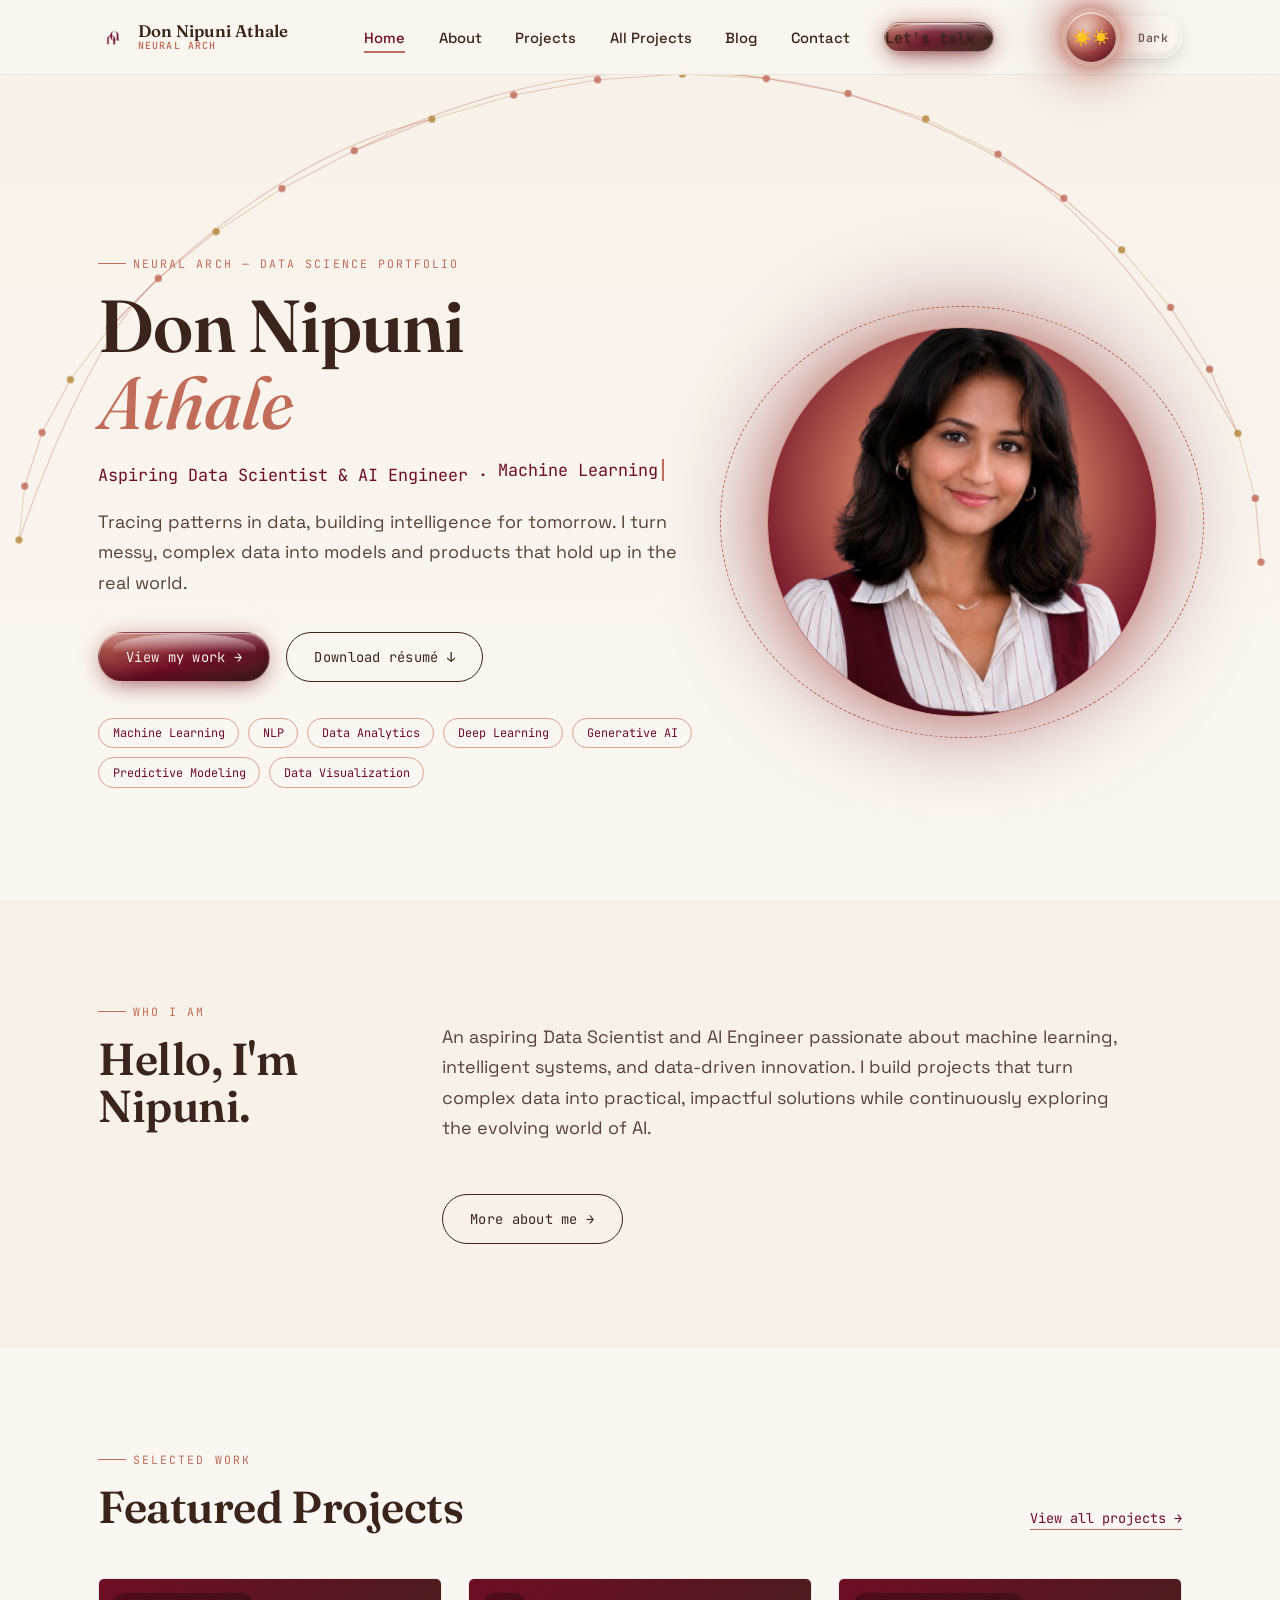
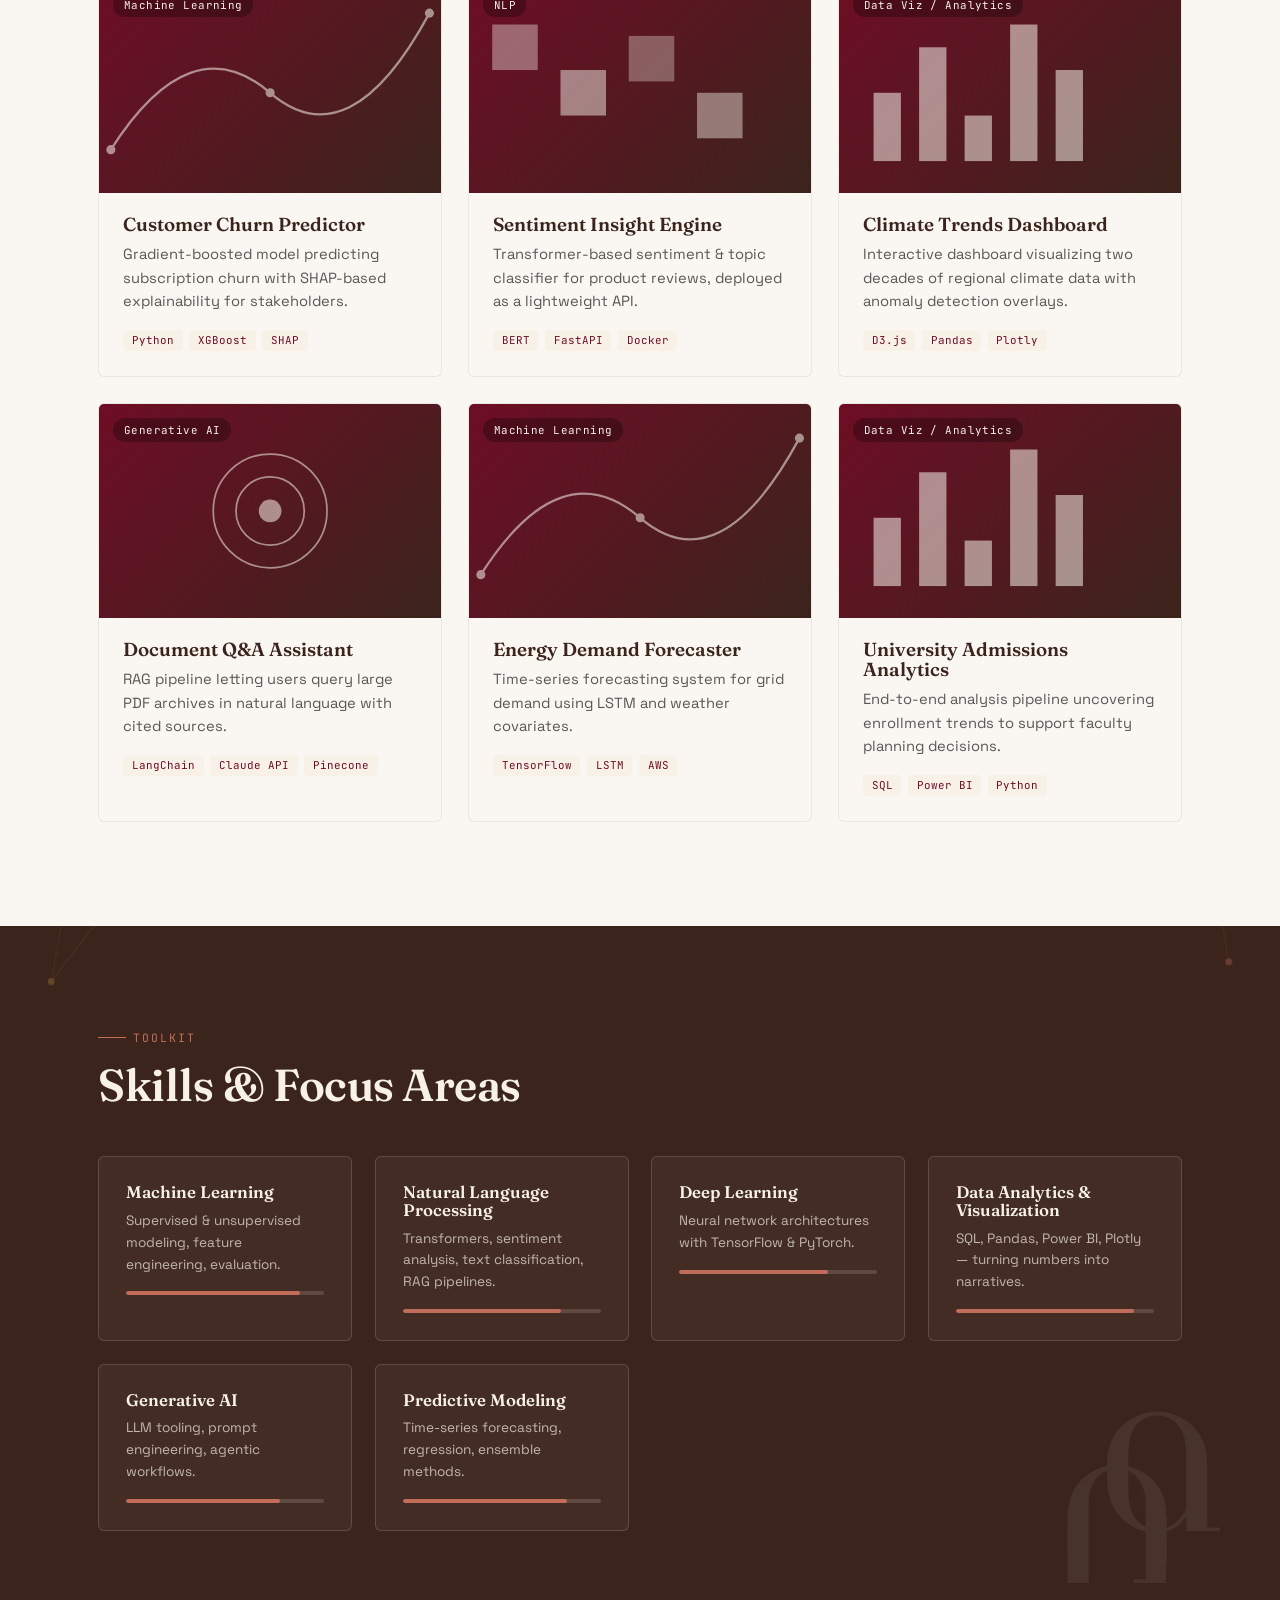
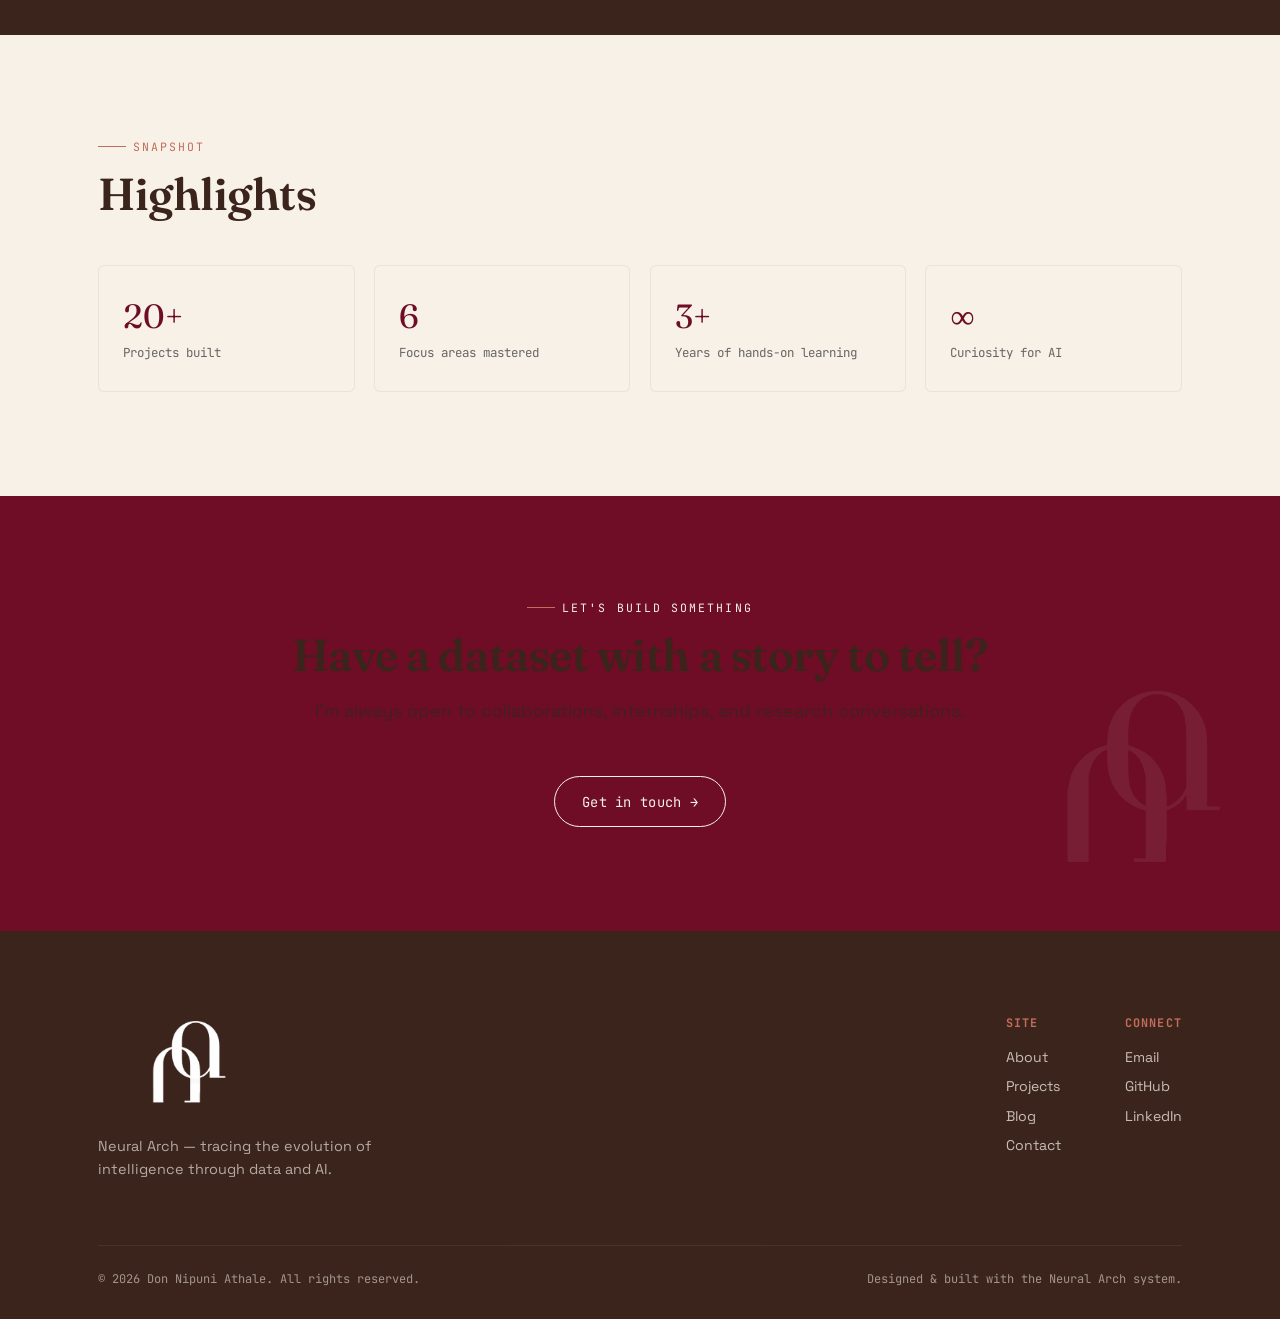
==== commit cf633f09: "Add admin panel, dynamic content loading, CMS data files" ====
--- a/index.html
+++ b/index.html
@@ -5,6 +5,7 @@
 <meta name="viewport" content="width=device-width, initial-scale=1.0">
 <title>Don Nipuni Athale — Aspiring Data Scientist & AI Developer</title>
 <meta name="description" content="Portfolio of Don Nipuni Athale — aspiring Data Scientist & AI Engineer specializing in machine learning, NLP, and data-driven solutions.">
+<script src="https://identity.netlify.com/v1/netlify-identity-widget.js"></script>
 <link rel="preconnect" href="https://fonts.googleapis.com">
 <link rel="stylesheet" href="css/style.css">
 </head>
@@ -26,6 +27,7 @@
       <li><a href="contact.html">Contact</a></li>
       <li><a href="contact.html" class="nav-cta">Let's talk →</a></li>
     </ul>
+    <button class="theme-toggle" id="themeToggle" aria-label="Toggle dark mode"><span class="knob"></span><span class="toggle-label">Light</span></button>
     <button class="nav-toggle" aria-label="Toggle menu"><span></span><span></span><span></span></button>
   </div>
 </nav>
@@ -89,86 +91,8 @@
       <a href="all-projects.html" class="view-all">View all projects →</a>
     </div>
 
-    <div class="projects-grid reveal-stagger">
-
-      <article class="card project-card" data-category="ml">
-        <div class="thumb">
-          <span class="cat">Machine Learning</span>
-          <svg viewBox="0 0 300 188" xmlns="http://www.w3.org/2000/svg"><path d="M10 150 Q80 40 150 100 T290 30" stroke="#F7F1E8" stroke-width="2" fill="none"/><circle cx="10" cy="150" r="4" fill="#F7F1E8"/><circle cx="150" cy="100" r="4" fill="#F7F1E8"/><circle cx="290" cy="30" r="4" fill="#F7F1E8"/></svg>
-        </div>
-        <div class="body">
-          <h3>Customer Churn Predictor</h3>
-          <p>Gradient-boosted model predicting subscription churn with SHAP-based explainability for stakeholders.</p>
-          <div class="stack"><span>Python</span><span>XGBoost</span><span>SHAP</span></div>
-          <div class="links"><a href="#">Live demo</a><a href="#">GitHub</a></div>
-        </div>
-      </article>
-
-      <article class="card project-card" data-category="nlp">
-        <div class="thumb">
-          <span class="cat">NLP</span>
-          <svg viewBox="0 0 300 188" xmlns="http://www.w3.org/2000/svg"><rect x="20" y="40" width="40" height="40" fill="#F7F1E8" opacity=".7"/><rect x="80" y="80" width="40" height="40" fill="#F7F1E8" opacity=".9"/><rect x="140" y="50" width="40" height="40" fill="#F7F1E8" opacity=".6"/><rect x="200" y="100" width="40" height="40" fill="#F7F1E8" opacity=".8"/></svg>
-        </div>
-        <div class="body">
-          <h3>Sentiment Insight Engine</h3>
-          <p>Transformer-based sentiment & topic classifier for product reviews, deployed as a lightweight API.</p>
-          <div class="stack"><span>BERT</span><span>FastAPI</span><span>Docker</span></div>
-          <div class="links"><a href="#">Live demo</a><a href="#">GitHub</a></div>
-        </div>
-      </article>
-
-      <article class="card project-card" data-category="viz">
-        <div class="thumb">
-          <span class="cat">Data Visualization</span>
-          <svg viewBox="0 0 300 188" xmlns="http://www.w3.org/2000/svg"><rect x="30" y="100" width="24" height="60" fill="#F7F1E8"/><rect x="70" y="60" width="24" height="100" fill="#F7F1E8"/><rect x="110" y="120" width="24" height="40" fill="#F7F1E8"/><rect x="150" y="40" width="24" height="120" fill="#F7F1E8"/><rect x="190" y="80" width="24" height="80" fill="#F7F1E8"/></svg>
-        </div>
-        <div class="body">
-          <h3>Climate Trends Dashboard</h3>
-          <p>Interactive dashboard visualizing two decades of regional climate data with anomaly detection overlays.</p>
-          <div class="stack"><span>D3.js</span><span>Pandas</span><span>Plotly</span></div>
-          <div class="links"><a href="#">Live demo</a><a href="#">GitHub</a></div>
-        </div>
-      </article>
-
-      <article class="card project-card" data-category="genai">
-        <div class="thumb">
-          <span class="cat">Generative AI</span>
-          <svg viewBox="0 0 300 188" xmlns="http://www.w3.org/2000/svg"><circle cx="150" cy="94" r="50" fill="none" stroke="#F7F1E8" stroke-width="1.5"/><circle cx="150" cy="94" r="30" fill="none" stroke="#F7F1E8" stroke-width="1.5"/><circle cx="150" cy="94" r="10" fill="#F7F1E8"/></svg>
-        </div>
-        <div class="body">
-          <h3>Document Q&A Assistant</h3>
-          <p>RAG pipeline letting users query large PDF archives in natural language with cited sources.</p>
-          <div class="stack"><span>LangChain</span><span>Claude API</span><span>Pinecone</span></div>
-          <div class="links"><a href="#">Live demo</a><a href="#">GitHub</a></div>
-        </div>
-      </article>
-
-      <article class="card project-card" data-category="ml">
-        <div class="thumb">
-          <span class="cat">Predictive Modeling</span>
-          <svg viewBox="0 0 300 188" xmlns="http://www.w3.org/2000/svg"><path d="M10 40 L290 40 M10 94 L290 94 M10 148 L290 148" stroke="#F7F1E8" stroke-width="1" opacity=".5"/><path d="M10 160 Q100 20 290 60" stroke="#F7F1E8" stroke-width="2" fill="none"/></svg>
-        </div>
-        <div class="body">
-          <h3>Energy Demand Forecaster</h3>
-          <p>Time-series forecasting system for grid demand using LSTM and weather covariates.</p>
-          <div class="stack"><span>TensorFlow</span><span>LSTM</span><span>AWS</span></div>
-          <div class="links"><a href="#">Live demo</a><a href="#">GitHub</a></div>
-        </div>
-      </article>
-
-      <article class="card project-card" data-category="viz">
-        <div class="thumb">
-          <span class="cat">Data Analytics</span>
-          <svg viewBox="0 0 300 188" xmlns="http://www.w3.org/2000/svg"><circle cx="80" cy="94" r="50" fill="none" stroke="#F7F1E8" stroke-width="20" stroke-dasharray="140 220"/><circle cx="220" cy="94" r="50" fill="none" stroke="#F7F1E8" stroke-width="20" stroke-dasharray="90 220" opacity=".6"/></svg>
-        </div>
-        <div class="body">
-          <h3>University Admissions Analytics</h3>
-          <p>End-to-end analysis pipeline uncovering enrollment trends to support faculty planning decisions.</p>
-          <div class="stack"><span>SQL</span><span>Power BI</span><span>Python</span></div>
-          <div class="links"><a href="#">Live demo</a><a href="#">GitHub</a></div>
-        </div>
-      </article>
-
+    <div class="projects-grid" id="featured-projects">
+      <p style="font-family:var(--font-mono);font-size:.85rem;opacity:.55;padding:1rem 0;">Loading projects…</p>
     </div>
   </div>
 </section>
@@ -278,5 +202,6 @@
 </footer>
 
 <script src="js/main.js"></script>
+<script src="js/content.js"></script>
 </body>
 </html>
--- a/css/style.css
+++ b/css/style.css
@@ -114,36 +114,166 @@
 .nav-links a:hover::after,.nav-links a.active::after{width:100%;}
 .nav-links a.active{color:var(--maroon);}
 
+/* ── Liquid glass "Let's talk" button ── */
 .nav-cta{
   position:relative;
   display:inline-flex;align-items:center;justify-content:center;
-  font-family:var(--font-mono);font-size:.8rem;
-  color:var(--cream);text-align:center;justify-content:center;
-  padding:.7rem 1.5rem;border-radius:99px;
+  font-family:var(--font-mono);font-size:.82rem;font-weight:600;
+  color:#fff;text-align:center;white-space:nowrap;
+  padding:.75rem 1.65rem;border-radius:99px;
   background:
-    linear-gradient(180deg, rgba(255,255,255,.32) 0%, rgba(255,255,255,0) 38%),
-    linear-gradient(160deg, var(--terracotta) 0%, var(--maroon) 55%, var(--espresso) 110%);
-  border:1px solid rgba(255,255,255,.25);
+    linear-gradient(135deg,
+      rgba(194,109,90,.95) 0%,
+      rgba(110,13,37,.92) 40%,
+      rgba(59,36,28,.95) 100%);
+  border:1.5px solid rgba(255,255,255,.35);
   box-shadow:
-    inset 0 1px 1px rgba(255,255,255,.55),
-    inset 0 -6px 10px rgba(0,0,0,.25),
-    0 10px 22px -8px rgba(110,13,37,.55),
-    0 0 24px -4px rgba(194,109,90,.6);
+    inset 0 1.5px 0 rgba(255,255,255,.65),
+    inset 0 -4px 12px rgba(0,0,0,.3),
+    inset 2px 0 8px rgba(184,137,63,.25),
+    inset -2px 0 8px rgba(194,109,90,.2),
+    0 8px 24px -6px rgba(110,13,37,.6),
+    0 0 28px -4px rgba(194,109,90,.7),
+    0 2px 6px rgba(0,0,0,.2);
   overflow:hidden;
-  transition:transform .3s var(--ease-arch), box-shadow .3s var(--ease-arch);
-}
+  transition:transform .35s var(--ease-arch), box-shadow .35s var(--ease-arch);
+  text-shadow:0 1px 3px rgba(0,0,0,.35);
+}
+/* thick glass highlight arc on top */
+.nav-cta::before{
+  content:'';position:absolute;
+  top:0;left:0;right:0;height:52%;
+  background:linear-gradient(180deg,
+    rgba(255,255,255,.52) 0%,
+    rgba(255,255,255,.08) 60%,
+    transparent 100%);
+  border-radius:99px 99px 60% 60%/100% 100% 50% 50%;
+  pointer-events:none;
+}
+/* iridescent edge shimmer */
 .nav-cta::after{
-  content:'';position:absolute;top:1px;left:8%;right:8%;height:42%;border-radius:99px 99px 60% 60%/100% 100% 0 0;
-  background:linear-gradient(180deg, rgba(255,255,255,.55), rgba(255,255,255,0));
+  content:'';position:absolute;inset:0;border-radius:99px;
+  background:linear-gradient(105deg,
+    rgba(184,137,63,.0) 0%,
+    rgba(184,137,63,.35) 30%,
+    rgba(194,109,90,.0) 50%,
+    rgba(110,13,37,.0) 70%,
+    rgba(184,137,63,.25) 100%);
   pointer-events:none;
+  animation:iridescent-shift 4s ease-in-out infinite alternate;
+}
+@keyframes iridescent-shift{
+  from{opacity:.6;transform:translateX(-4px);}
+  to{opacity:1;transform:translateX(4px);}
 }
 .nav-cta:hover{
-  transform:translateY(-2px) scale(1.02);
+  transform:translateY(-3px) scale(1.03);
   box-shadow:
-    inset 0 1px 1px rgba(255,255,255,.6),
-    inset 0 -6px 10px rgba(0,0,0,.25),
-    0 14px 28px -8px rgba(110,13,37,.6),
-    0 0 32px -2px rgba(194,109,90,.8);
+    inset 0 1.5px 0 rgba(255,255,255,.7),
+    inset 0 -4px 12px rgba(0,0,0,.3),
+    inset 2px 0 8px rgba(184,137,63,.35),
+    0 14px 32px -6px rgba(110,13,37,.7),
+    0 0 40px -2px rgba(194,109,90,.85),
+    0 4px 10px rgba(0,0,0,.25);
+}
+
+/* ── Glass toggle (dark / light mode) — reference-matched ── */
+.theme-toggle{
+  position:relative;
+  display:inline-flex;align-items:center;
+  width:112px;height:42px;flex:none;cursor:pointer;
+  border-radius:99px;overflow:visible;
+  padding:0;border:none;outline:none;
+  background:none;
+  transition:none;
+}
+/* frosted glass pill body */
+.theme-toggle::before{
+  content:'';
+  position:absolute;inset:0;border-radius:99px;
+  background:rgba(255,255,255,.14);
+  border:1.5px solid rgba(255,255,255,.32);
+  backdrop-filter:blur(14px) saturate(180%);
+  -webkit-backdrop-filter:blur(14px) saturate(180%);
+  box-shadow:
+    inset 0 1.5px 0 rgba(255,255,255,.5),
+    inset 0 -2px 6px rgba(0,0,0,.1),
+    0 6px 20px -4px rgba(0,0,0,.18);
+  pointer-events:none;
+  transition:background .4s, border-color .4s;
+}
+/* top shine strip */
+.theme-toggle::after{
+  content:'';
+  position:absolute;top:3px;left:22px;right:10px;height:38%;
+  background:linear-gradient(180deg, rgba(255,255,255,.32), transparent);
+  border-radius:99px;pointer-events:none;
+}
+
+/* the oversized glowing knob — sits proud outside the pill */
+.theme-toggle .knob{
+  position:absolute;
+  left:-4px;top:50%;transform:translateY(-50%);
+  width:50px;height:50px;border-radius:50%;
+  background:
+    radial-gradient(circle at 38% 32%, rgba(255,255,255,.55) 0%, transparent 55%),
+    linear-gradient(145deg, var(--terracotta-light) 0%, var(--terracotta) 42%, var(--maroon) 100%);
+  box-shadow:
+    0 0 0 4px rgba(255,255,255,.18),
+    0 0 16px 5px rgba(194,109,90,.7),
+    0 0 36px 10px rgba(194,109,90,.4),
+    0 0 52px 18px rgba(110,13,37,.25),
+    inset 0 2px 0 rgba(255,255,255,.6),
+    inset 0 -3px 8px rgba(0,0,0,.25);
+  display:flex;align-items:center;justify-content:center;
+  font-size:1rem;
+  transition:transform .45s var(--ease-arch), background .4s, box-shadow .4s;
+  z-index:2;flex:none;
+}
+.theme-toggle .knob::after{
+  content:'☀️';font-size:.88rem;
+  filter:drop-shadow(0 1px 2px rgba(0,0,0,.3));
+}
+
+/* label text inside the pill */
+.theme-toggle .toggle-label{
+  position:absolute;right:14px;left:auto;
+  font-family:var(--font-mono);font-size:.72rem;font-weight:600;
+  color:var(--espresso);letter-spacing:.04em;
+  opacity:.75;
+  transition:opacity .3s, color .3s, left .45s var(--ease-arch), right .45s var(--ease-arch);
+  z-index:1;pointer-events:none;white-space:nowrap;
+}
+
+/* ── DARK STATE ── */
+[data-theme="dark"] .theme-toggle .knob{
+  transform:translateY(-50%) translateX(62px);
+  background:
+    radial-gradient(circle at 38% 32%, rgba(255,255,255,.45) 0%, transparent 55%),
+    linear-gradient(145deg, #9B8EC4 0%, #6B5FA0 42%, #2D2040 100%);
+  box-shadow:
+    0 0 0 4px rgba(255,255,255,.12),
+    0 0 16px 5px rgba(130,110,200,.75),
+    0 0 36px 10px rgba(100,80,180,.45),
+    0 0 52px 18px rgba(60,40,120,.28),
+    inset 0 2px 0 rgba(255,255,255,.5),
+    inset 0 -3px 8px rgba(0,0,0,.3);
+}
+[data-theme="dark"] .theme-toggle .knob::after{content:'🌙';}
+[data-theme="dark"] .theme-toggle .toggle-label{
+  right:auto;left:14px;
+  color:rgba(240,232,223,.75);
+}
+[data-theme="dark"] .theme-toggle::before{
+  background:rgba(20,12,35,.45);
+  border-color:rgba(150,130,200,.3);
+  box-shadow:
+    inset 0 1.5px 0 rgba(255,255,255,.2),
+    inset 0 -2px 6px rgba(0,0,0,.25),
+    0 6px 20px -4px rgba(60,40,120,.4);
+}
+[data-theme="dark"] .theme-toggle::after{
+  left:10px;right:22px;
 }
 
 .nav-toggle{display:none;background:none;border:0;cursor:pointer;padding:.4rem;}
@@ -155,6 +285,33 @@
   .nav-cta{order:5;}
   .nav-toggle{display:block;}
 }
+
+/* ── DARK MODE tokens ── */
+[data-theme="dark"]{
+  --cream: #2A1F1A;
+  --warm-white: #1E1510;
+  --charcoal: #F0E8DF;
+  --espresso: #F0E8DF;
+  --on-light: #F0E8DF;
+}
+[data-theme="dark"] body{background:#1E1510;color:#F0E8DF;}
+[data-theme="dark"] .site-nav{background:rgba(30,21,16,.88);}
+[data-theme="dark"] .nav-links{background:#1E1510;}
+[data-theme="dark"] .nav-links a{color:#F0E8DF;}
+[data-theme="dark"] .nav-toggle span{background:#F0E8DF;}
+[data-theme="dark"] .brand{color:#F0E8DF;}
+[data-theme="dark"] h1,[data-theme="dark"] h2,[data-theme="dark"] h3,[data-theme="dark"] h4{color:#F0E8DF;}
+[data-theme="dark"] .lede{color:#F0E8DF;}
+[data-theme="dark"] .card{background:#2A1F1A;border-color:rgba(240,232,223,.08);}
+[data-theme="dark"] .card:hover{border-color:var(--terracotta-light);}
+[data-theme="dark"] .form-field input,
+[data-theme="dark"] .form-field textarea{background:#2A1F1A;color:#F0E8DF;border-color:rgba(240,232,223,.2);}
+[data-theme="dark"] .pill{background:#2A1F1A;color:var(--terracotta-light);}
+[data-theme="dark"] .highlight-card{background:#2A1F1A;}
+[data-theme="dark"] .filter-btn{color:#F0E8DF;border-color:rgba(240,232,223,.2);}
+[data-theme="dark"] .filter-btn:hover{background:#2A1F1A;}
+[data-theme="dark"] .section-cream{background:#221812;}
+[data-theme="dark"] section:not(.section-dark):not(.section-maroon):not(.hero){background:#1E1510;}
 
 /* ============================================================
    SECTIONS / BACKGROUNDS
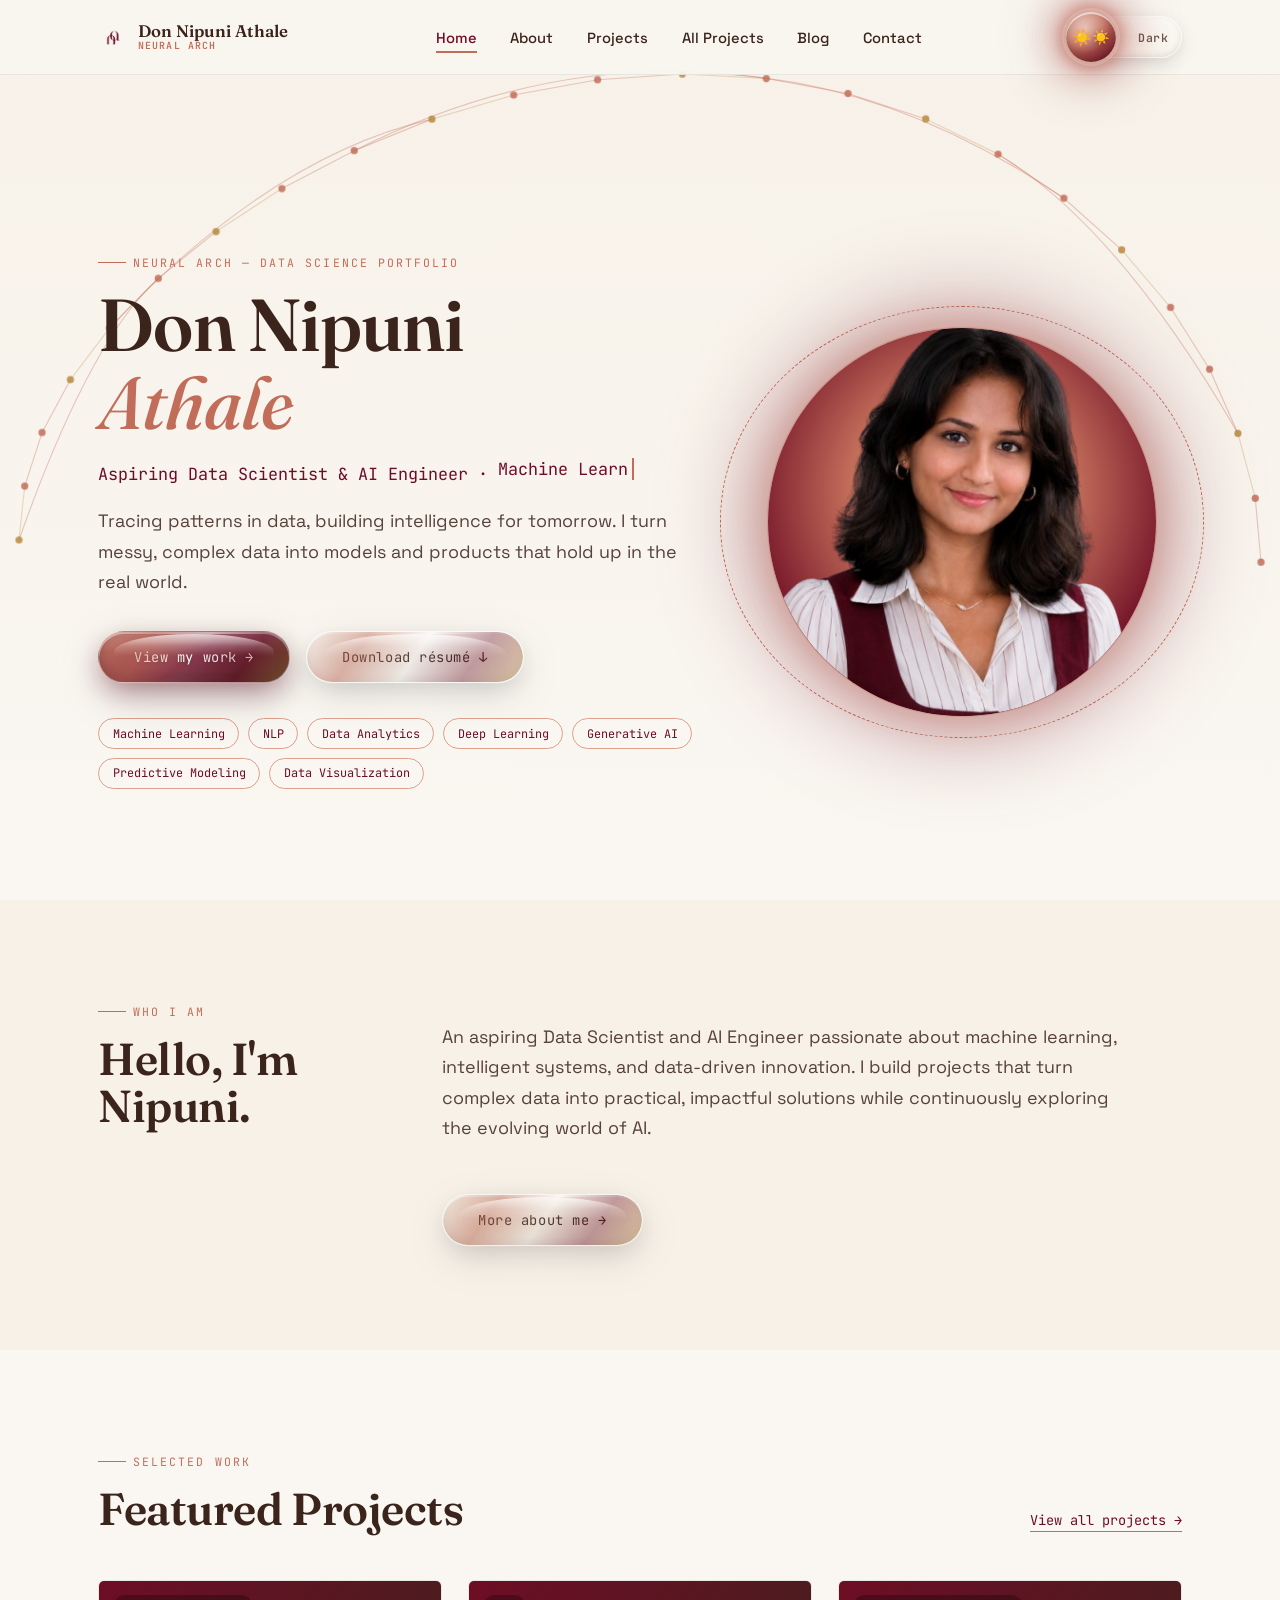
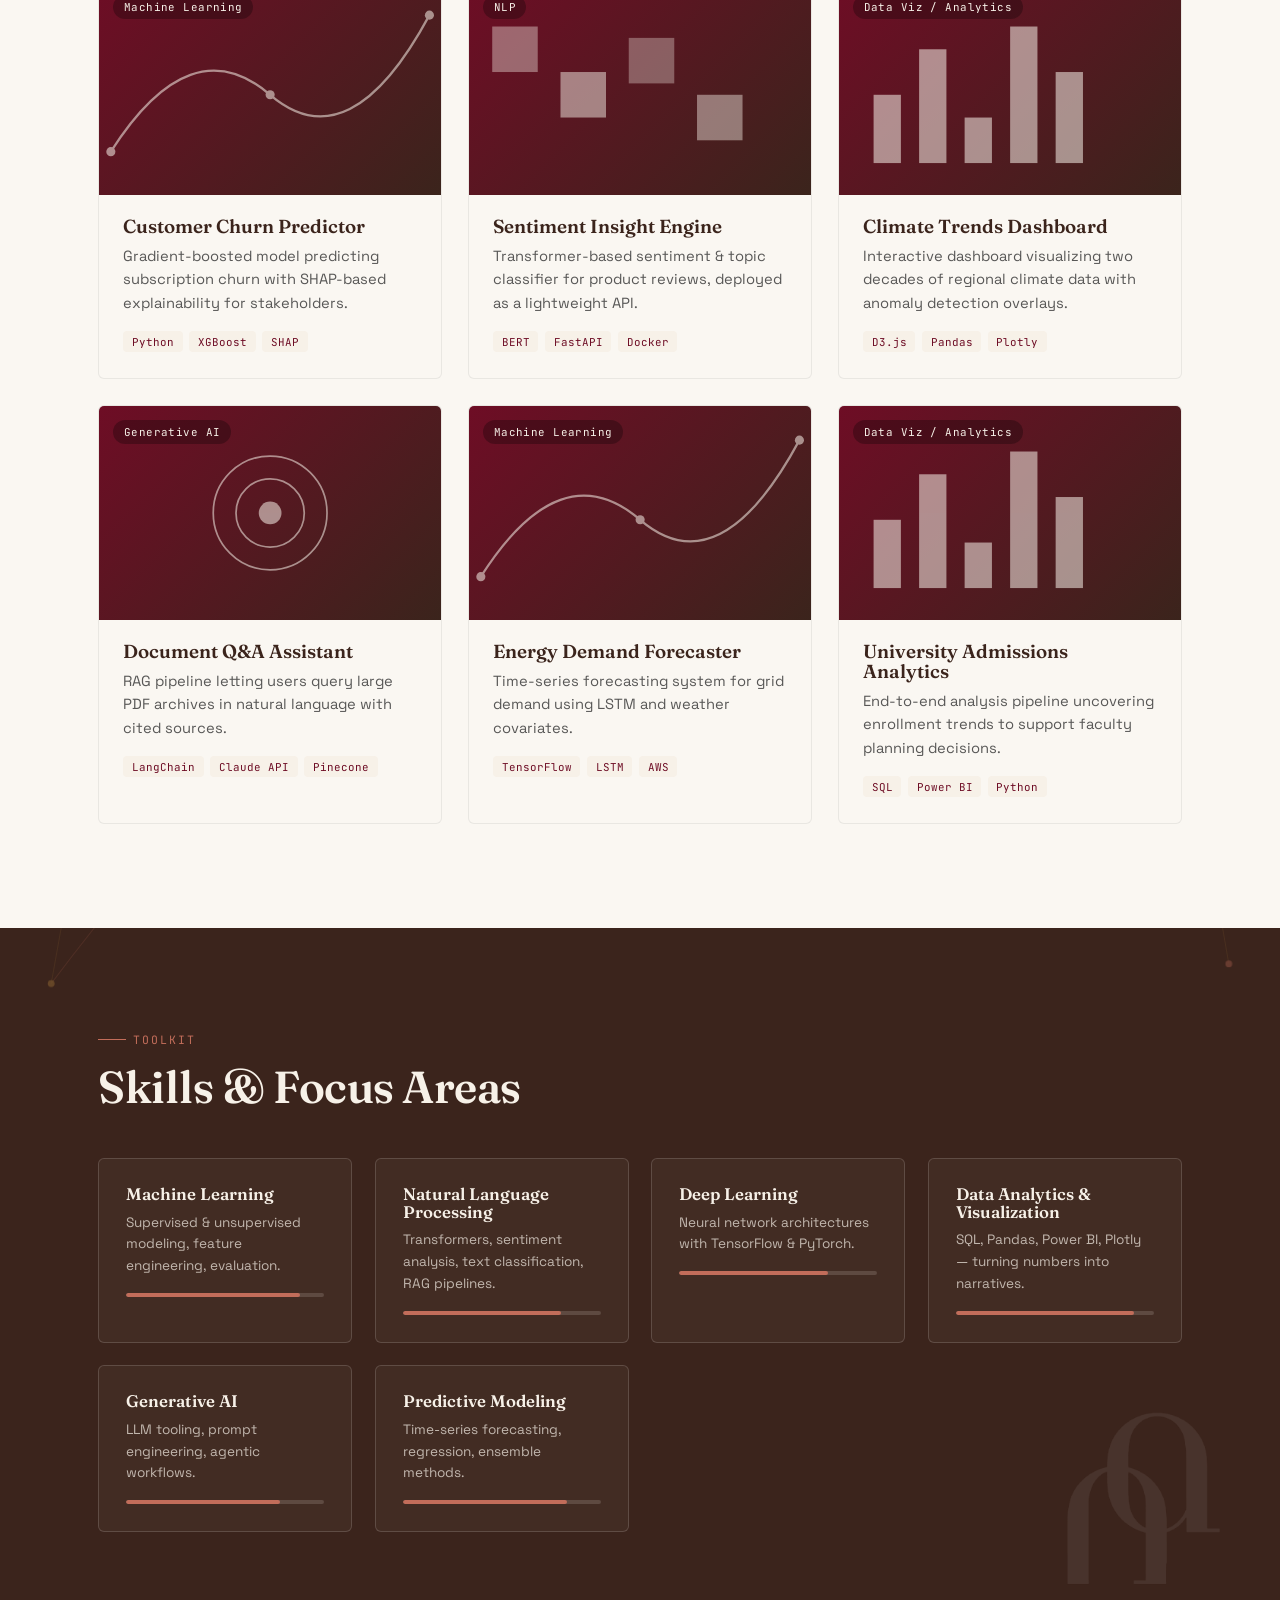
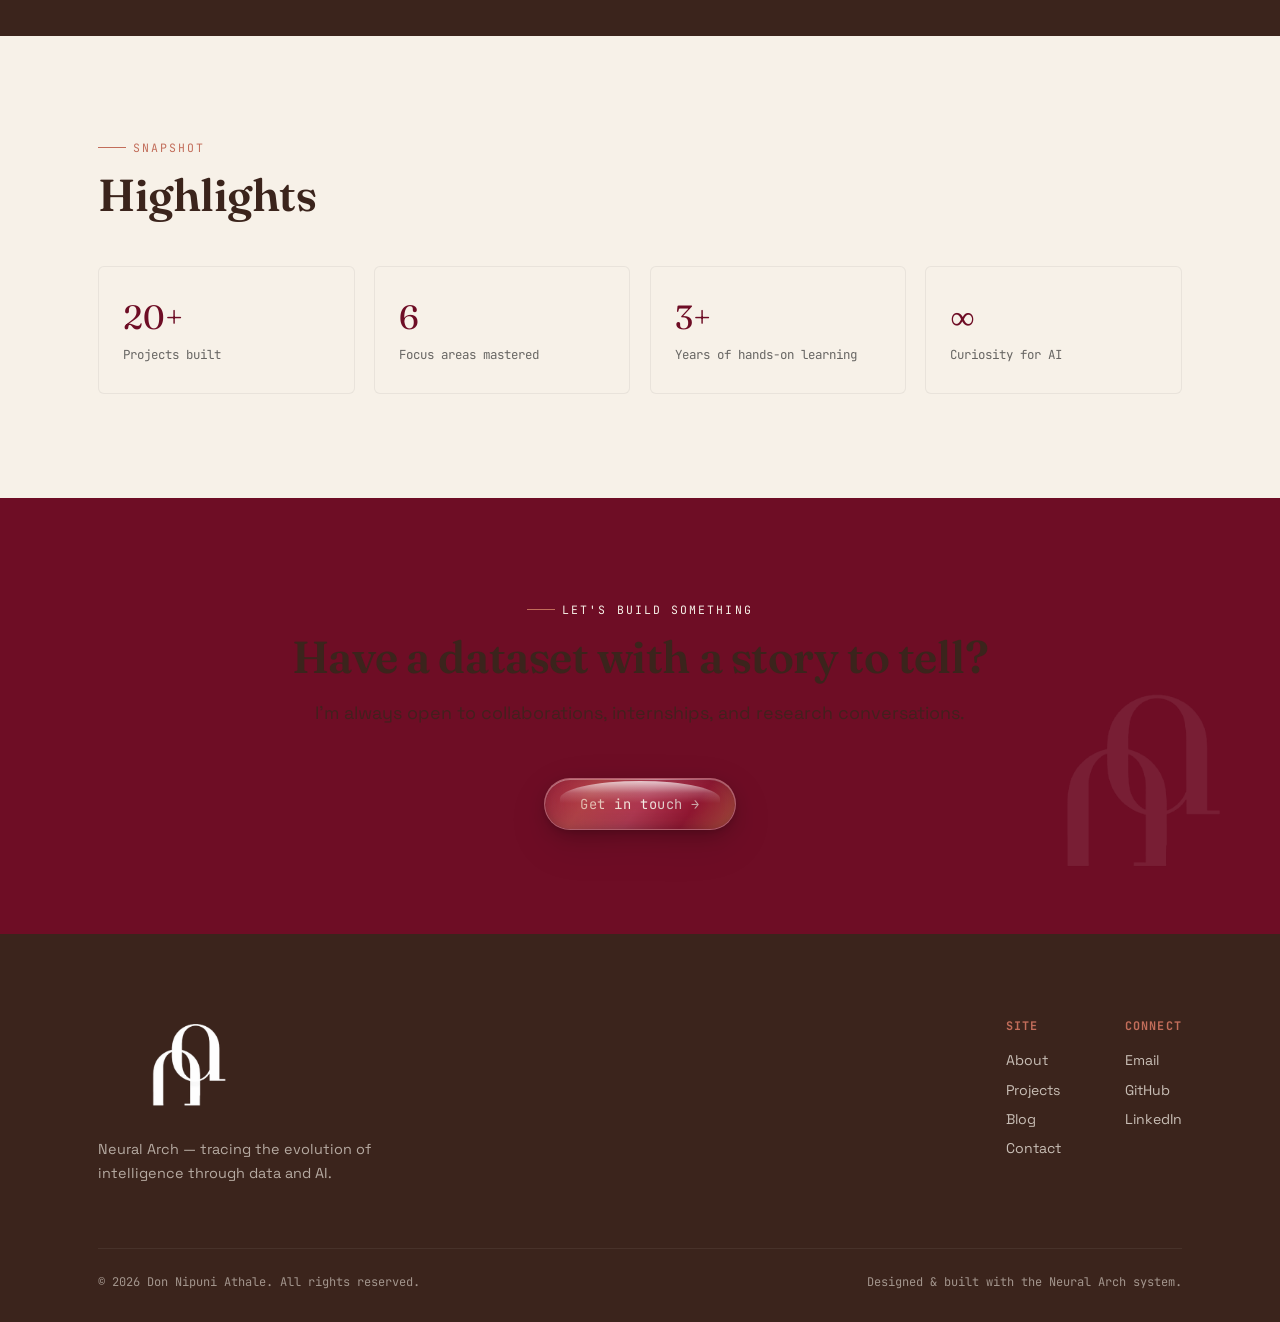
==== commit d649e637: "Remove let's talk button in navigation bar" ====
--- a/index.html
+++ b/index.html
@@ -25,7 +25,6 @@
       <li><a href="all-projects.html">All Projects</a></li>
       <li><a href="blog.html">Blog</a></li>
       <li><a href="contact.html">Contact</a></li>
-      <li><a href="contact.html" class="nav-cta">Let's talk →</a></li>
     </ul>
     <button class="theme-toggle" id="themeToggle" aria-label="Toggle dark mode"><span class="knob"></span><span class="toggle-label">Light</span></button>
     <button class="nav-toggle" aria-label="Toggle menu"><span></span><span></span><span></span></button>
--- a/css/style.css
+++ b/css/style.css
@@ -115,68 +115,6 @@
 .nav-links a.active{color:var(--maroon);}
 
 /* ── Liquid glass "Let's talk" button ── */
-.nav-cta{
-  position:relative;
-  display:inline-flex;align-items:center;justify-content:center;
-  font-family:var(--font-mono);font-size:.82rem;font-weight:600;
-  color:#fff;text-align:center;white-space:nowrap;
-  padding:.75rem 1.65rem;border-radius:99px;
-  background:
-    linear-gradient(135deg,
-      rgba(194,109,90,.95) 0%,
-      rgba(110,13,37,.92) 40%,
-      rgba(59,36,28,.95) 100%);
-  border:1.5px solid rgba(255,255,255,.35);
-  box-shadow:
-    inset 0 1.5px 0 rgba(255,255,255,.65),
-    inset 0 -4px 12px rgba(0,0,0,.3),
-    inset 2px 0 8px rgba(184,137,63,.25),
-    inset -2px 0 8px rgba(194,109,90,.2),
-    0 8px 24px -6px rgba(110,13,37,.6),
-    0 0 28px -4px rgba(194,109,90,.7),
-    0 2px 6px rgba(0,0,0,.2);
-  overflow:hidden;
-  transition:transform .35s var(--ease-arch), box-shadow .35s var(--ease-arch);
-  text-shadow:0 1px 3px rgba(0,0,0,.35);
-}
-/* thick glass highlight arc on top */
-.nav-cta::before{
-  content:'';position:absolute;
-  top:0;left:0;right:0;height:52%;
-  background:linear-gradient(180deg,
-    rgba(255,255,255,.52) 0%,
-    rgba(255,255,255,.08) 60%,
-    transparent 100%);
-  border-radius:99px 99px 60% 60%/100% 100% 50% 50%;
-  pointer-events:none;
-}
-/* iridescent edge shimmer */
-.nav-cta::after{
-  content:'';position:absolute;inset:0;border-radius:99px;
-  background:linear-gradient(105deg,
-    rgba(184,137,63,.0) 0%,
-    rgba(184,137,63,.35) 30%,
-    rgba(194,109,90,.0) 50%,
-    rgba(110,13,37,.0) 70%,
-    rgba(184,137,63,.25) 100%);
-  pointer-events:none;
-  animation:iridescent-shift 4s ease-in-out infinite alternate;
-}
-@keyframes iridescent-shift{
-  from{opacity:.6;transform:translateX(-4px);}
-  to{opacity:1;transform:translateX(4px);}
-}
-.nav-cta:hover{
-  transform:translateY(-3px) scale(1.03);
-  box-shadow:
-    inset 0 1.5px 0 rgba(255,255,255,.7),
-    inset 0 -4px 12px rgba(0,0,0,.3),
-    inset 2px 0 8px rgba(184,137,63,.35),
-    0 14px 32px -6px rgba(110,13,37,.7),
-    0 0 40px -2px rgba(194,109,90,.85),
-    0 4px 10px rgba(0,0,0,.25);
-}
-
 /* ── Glass toggle (dark / light mode) — reference-matched ── */
 .theme-toggle{
   position:relative;
@@ -374,35 +312,142 @@
 .hero-actions{display:flex;gap:1rem;margin-top:2.1rem;flex-wrap:wrap;}
 
 .btn{
-  position:relative;font-family:var(--font-mono);font-size:.86rem;letter-spacing:.02em;
-  padding:.95rem 1.7rem;border-radius:99px;
+  position:relative;
+  font-family:var(--font-mono);font-size:.86rem;letter-spacing:.04em;
+  padding:1rem 2.2rem;border-radius:99px;
   display:inline-flex;align-items:center;justify-content:center;gap:.6rem;
-  transition:transform .3s var(--ease-arch), box-shadow .3s var(--ease-arch), background .3s;
-  cursor:pointer;border:1px solid transparent;
-  overflow:hidden;text-align:center;
-}
+  cursor:pointer;text-align:center;
+  overflow:hidden;
+  backdrop-filter:blur(24px) saturate(200%);
+  -webkit-backdrop-filter:blur(24px) saturate(200%);
+  transition:transform .38s var(--ease-arch), box-shadow .38s var(--ease-arch);
+  /* cast shadow underneath like in the reference */
+  filter:drop-shadow(0 12px 18px rgba(0,0,0,.18));
+}
+
+/* top specular highlight — the bright "glass shine" arc */
+.btn::before{
+  content:'';
+  position:absolute;top:2px;left:8%;right:8%;height:44%;
+  border-radius:99px 99px 55% 55% / 100% 100% 0 0;
+  background:linear-gradient(180deg,
+    rgba(255,255,255,.72) 0%,
+    rgba(255,255,255,.18) 55%,
+    transparent 100%);
+  pointer-events:none;z-index:2;
+}
+
+/* iridescent rainbow edge shimmer — the colour-shift glow on the border */
+.btn::after{
+  content:'';
+  position:absolute;inset:0;border-radius:99px;
+  background:linear-gradient(125deg,
+    rgba(255,255,255,.0)   0%,
+    rgba(194,109,90,.45)  25%,
+    rgba(255,255,255,.12) 50%,
+    rgba(110,13,37,.35)   75%,
+    rgba(184,137,63,.4)   100%);
+  pointer-events:none;z-index:1;
+  animation:btn-iris 5s ease-in-out infinite alternate;
+}
+@keyframes btn-iris{
+  from{opacity:.55;transform:rotate(0deg) scale(1);}
+  to  {opacity:1;  transform:rotate(4deg) scale(1.02);}
+}
+
+/* PRIMARY — filled liquid glass (like "Start project" blue in ref, but in our terracotta/maroon) */
 .btn-primary{
+  color:#fff;
+  background:
+    linear-gradient(180deg, rgba(255,255,255,.22) 0%, rgba(255,255,255,0) 40%),
+    linear-gradient(145deg,
+      rgba(194,109,90,.88) 0%,
+      rgba(110,13,37,.92)  50%,
+      rgba(59,36,28,.95)   100%);
+  border:1.5px solid rgba(255,255,255,.38);
+  box-shadow:
+    inset 0 2px 0 rgba(255,255,255,.5),
+    inset 0 -4px 14px rgba(0,0,0,.28),
+    inset 2px 0 10px rgba(194,109,90,.2),
+    inset -2px 0 10px rgba(110,13,37,.2),
+    0 0 0 .5px rgba(255,255,255,.15),
+    0 10px 30px -8px rgba(110,13,37,.55);
+  text-shadow:0 1px 3px rgba(0,0,0,.3);
+}
+.btn-primary:hover{
+  transform:translateY(-4px) scale(1.02);
+  box-shadow:
+    inset 0 2px 0 rgba(255,255,255,.6),
+    inset 0 -4px 14px rgba(0,0,0,.28),
+    inset 2px 0 10px rgba(194,109,90,.28),
+    0 0 0 .5px rgba(255,255,255,.2),
+    0 18px 40px -8px rgba(110,13,37,.65),
+    0 0 32px -4px rgba(194,109,90,.55);
+  filter:drop-shadow(0 18px 24px rgba(110,13,37,.32));
+}
+
+/* OUTLINE — nearly clear frosted glass (like the transparent buttons in ref) */
+.btn-outline{
+  color:var(--espresso);
+  background:rgba(247,241,232,.22);
+  border:1.5px solid rgba(255,255,255,.55);
+  box-shadow:
+    inset 0 2px 0 rgba(255,255,255,.65),
+    inset 0 -3px 10px rgba(0,0,0,.08),
+    0 0 0 .5px rgba(255,255,255,.2),
+    0 8px 28px -8px rgba(43,43,43,.18);
+}
+.btn-outline:hover{
+  transform:translateY(-4px) scale(1.02);
+  background:rgba(247,241,232,.38);
+  box-shadow:
+    inset 0 2px 0 rgba(255,255,255,.75),
+    inset 0 -3px 10px rgba(0,0,0,.08),
+    0 14px 36px -8px rgba(43,43,43,.22);
+  filter:drop-shadow(0 14px 20px rgba(0,0,0,.14));
+}
+/* outline on dark sections */
+.section-dark .btn-outline,.section-maroon .btn-outline{
   color:var(--cream);
-  background:
-    linear-gradient(180deg, rgba(255,255,255,.3) 0%, rgba(255,255,255,0) 38%),
-    linear-gradient(160deg, var(--terracotta) 0%, var(--maroon) 55%, var(--espresso) 110%);
-  border-color:rgba(255,255,255,.22);
-  box-shadow:
-    inset 0 1px 1px rgba(255,255,255,.5),
-    inset 0 -6px 10px rgba(0,0,0,.22),
-    0 10px 22px -8px rgba(110,13,37,.5),
-    0 0 22px -4px rgba(194,109,90,.55);
-}
-.btn-primary::after{
-  content:'';position:absolute;top:1px;left:8%;right:8%;height:42%;border-radius:99px 99px 60% 60%/100% 100% 0 0;
-  background:linear-gradient(180deg, rgba(255,255,255,.5), rgba(255,255,255,0));
-  pointer-events:none;
-}
-.btn-primary:hover{transform:translateY(-3px) scale(1.015);box-shadow:inset 0 1px 1px rgba(255,255,255,.55), inset 0 -6px 10px rgba(0,0,0,.22), 0 16px 30px -8px rgba(110,13,37,.55), 0 0 30px -2px rgba(194,109,90,.75);}
-.btn-outline{border-color:var(--espresso);color:var(--espresso);}
-.btn-outline:hover{transform:translateY(-3px);background:var(--espresso);color:var(--cream);}
-.section-dark .btn-outline,.section-maroon .btn-outline{border-color:var(--cream);color:var(--cream);}
-.section-dark .btn-outline:hover,.section-maroon .btn-outline:hover{background:var(--cream);color:var(--espresso);}
+  background:rgba(247,241,232,.1);
+  border-color:rgba(255,255,255,.4);
+}
+.section-dark .btn-outline:hover,.section-maroon .btn-outline:hover{
+  background:rgba(247,241,232,.22);
+  color:var(--cream);
+}
+.btn-outline:hover{
+  transform:translateY(-3px) scale(1.02);
+  background:rgba(247,241,232,.35);
+  box-shadow:
+    inset 0 1px 0 rgba(255,255,255,.7),
+    inset 0 -2px 6px rgba(0,0,0,.06),
+    0 12px 32px -6px rgba(43,43,43,.22),
+    0 4px 10px rgba(0,0,0,.1);
+}
+
+/* Outline on dark/maroon sections — white-tinted glass */
+.section-dark .btn-outline,
+.section-maroon .btn-outline{
+  color:var(--cream);
+  background:rgba(247,241,232,.1);
+  border-color:rgba(247,241,232,.3);
+  box-shadow:
+    inset 0 1px 0 rgba(255,255,255,.4),
+    inset 0 -2px 6px rgba(0,0,0,.15),
+    0 6px 24px -6px rgba(0,0,0,.3),
+    0 2px 6px rgba(0,0,0,.1);
+}
+.section-dark .btn-outline:hover,
+.section-maroon .btn-outline:hover{
+  background:rgba(247,241,232,.22);
+  transform:translateY(-3px) scale(1.02);
+  box-shadow:
+    inset 0 1px 0 rgba(255,255,255,.5),
+    inset 0 -2px 6px rgba(0,0,0,.15),
+    0 12px 32px -6px rgba(0,0,0,.35),
+    0 4px 10px rgba(0,0,0,.12);
+}
 
 .hero-portrait{
   position:relative;
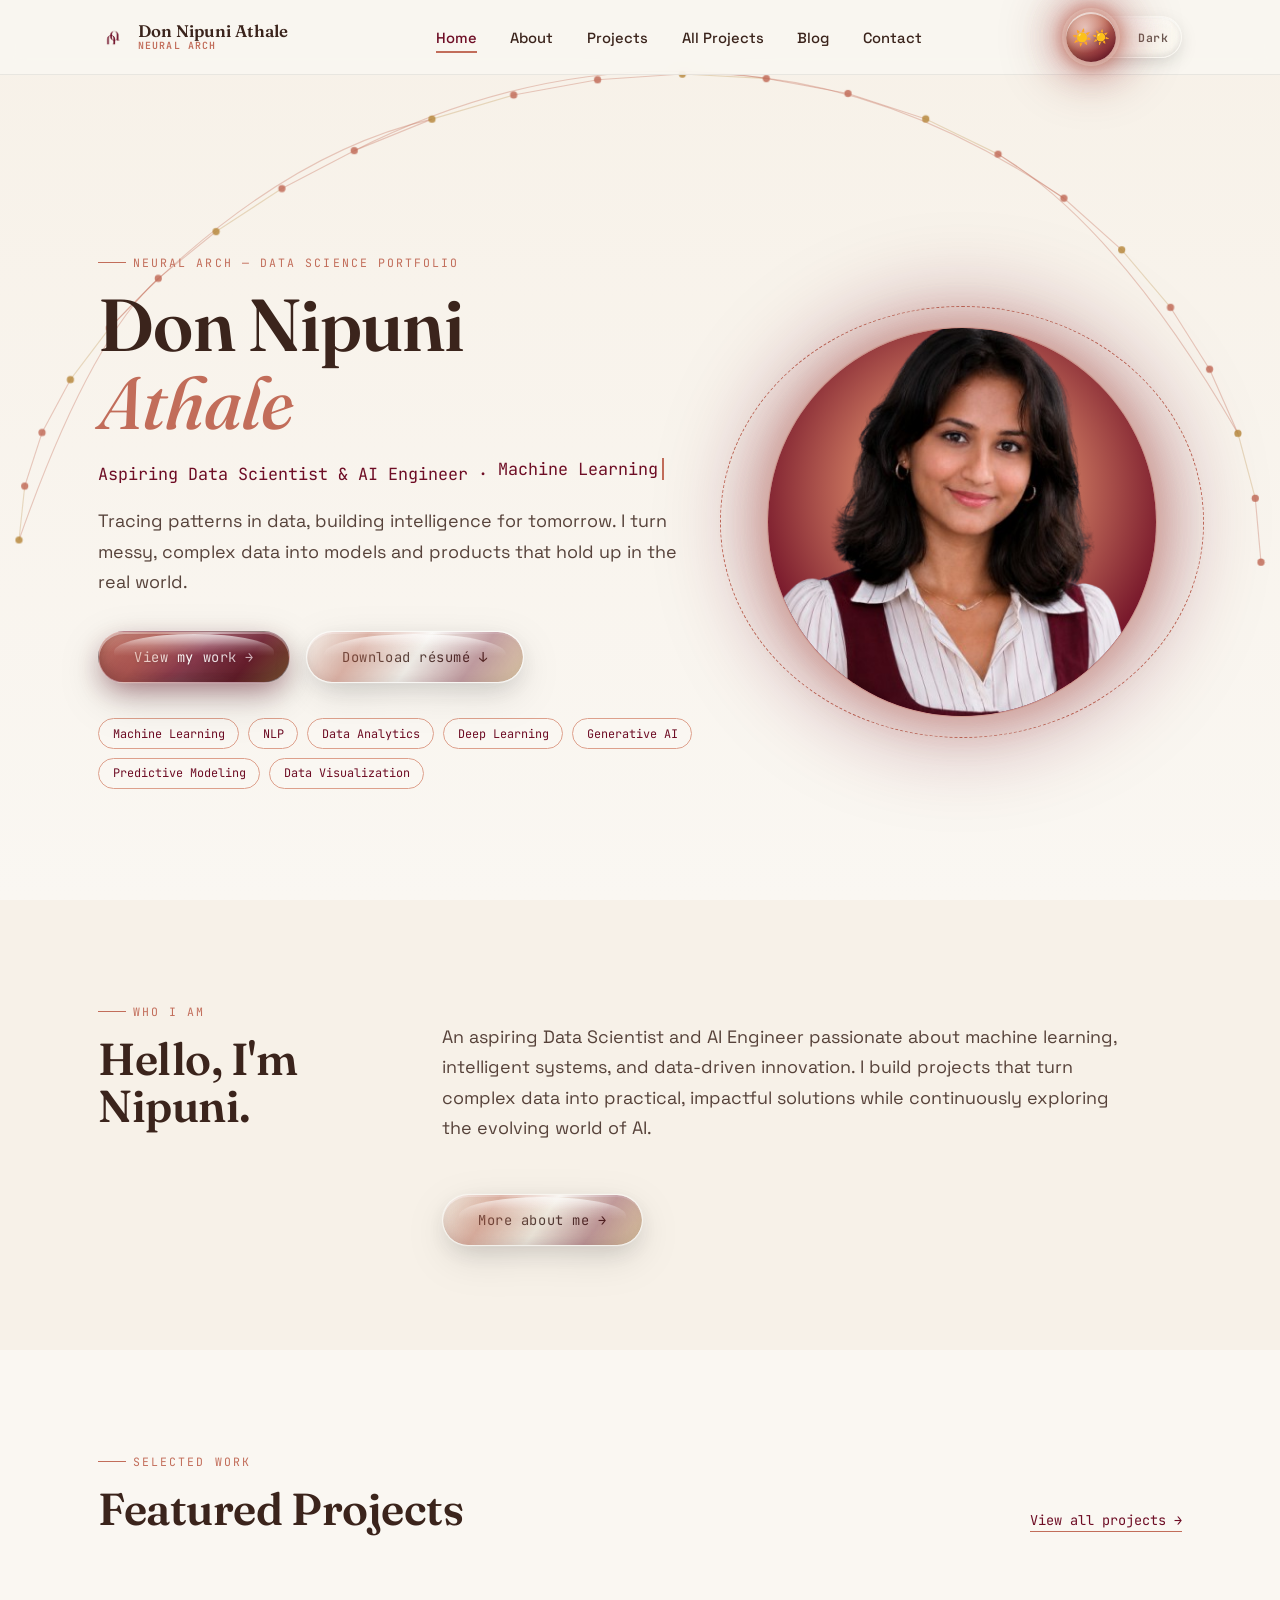
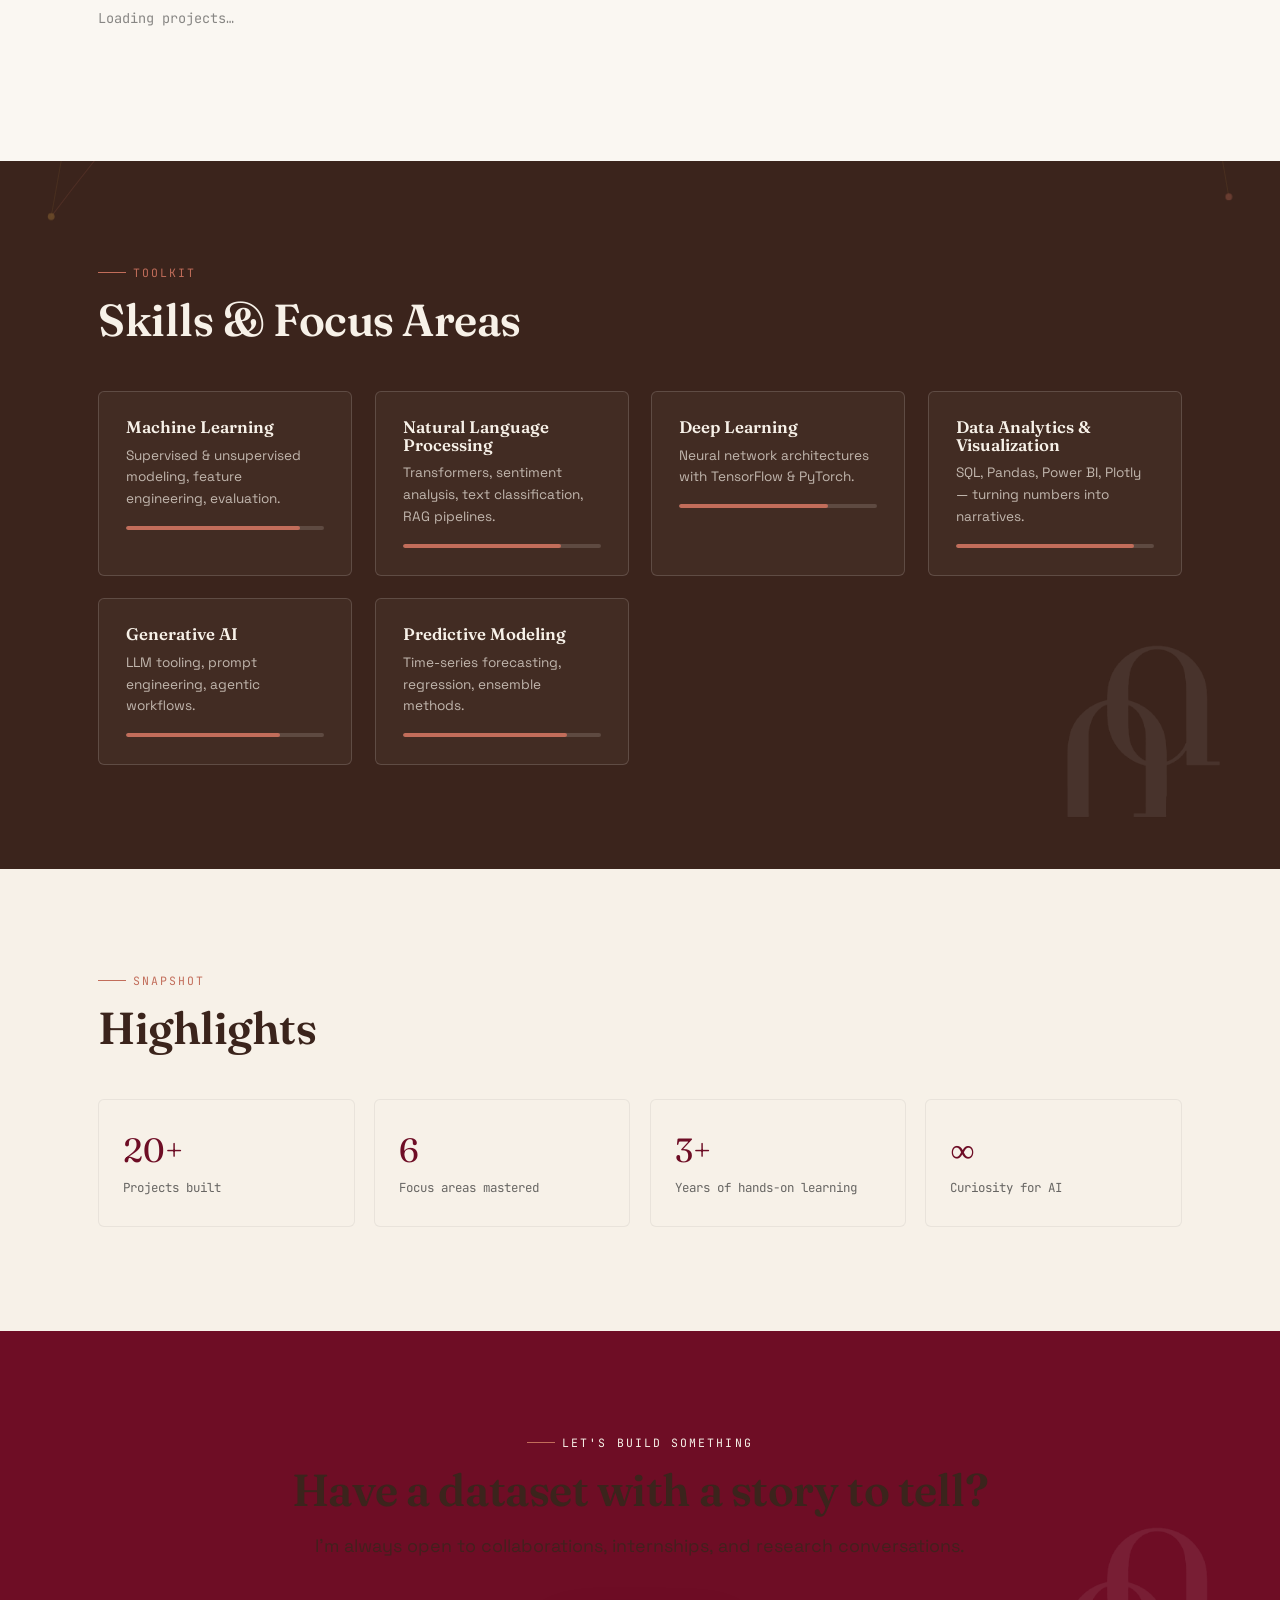
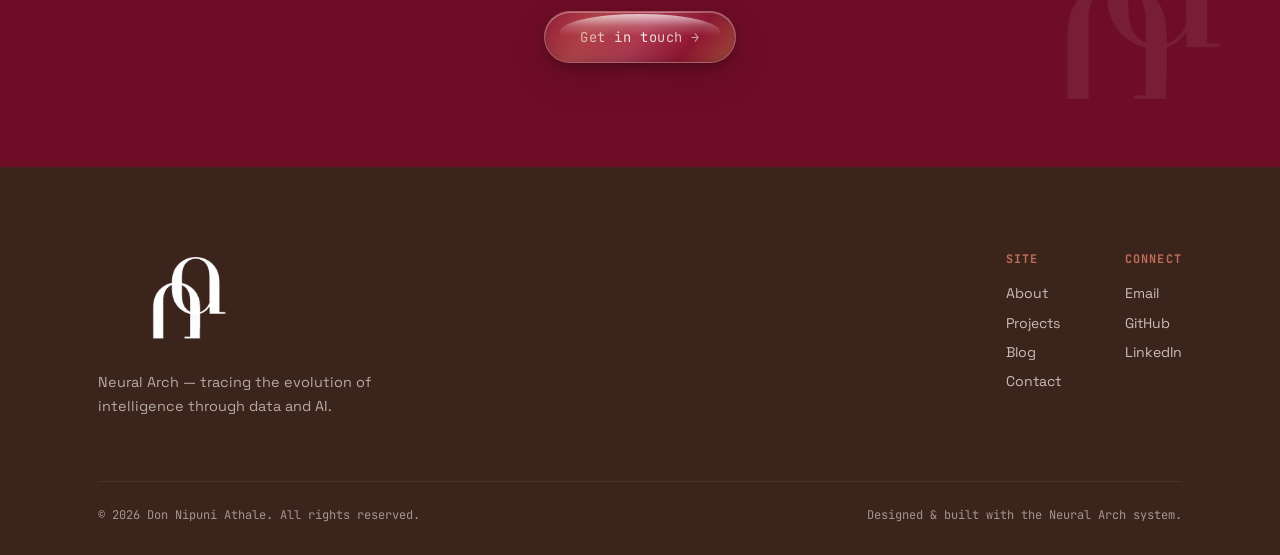
==== commit e043c5ae: "Add Neural Arch favicon and apple touch icon" ====
--- a/index.html
+++ b/index.html
@@ -8,6 +8,9 @@
 <script src="https://identity.netlify.com/v1/netlify-identity-widget.js"></script>
 <link rel="preconnect" href="https://fonts.googleapis.com">
 <link rel="stylesheet" href="css/style.css">
+<link rel="icon" type="image/x-icon" href="favicon.ico">
+<link rel="icon" type="image/png" sizes="32x32" href="favicon.ico">
+<link rel="apple-touch-icon" sizes="180x180" href="assets/images/apple-touch-icon.png">
 </head>
 <body>
 
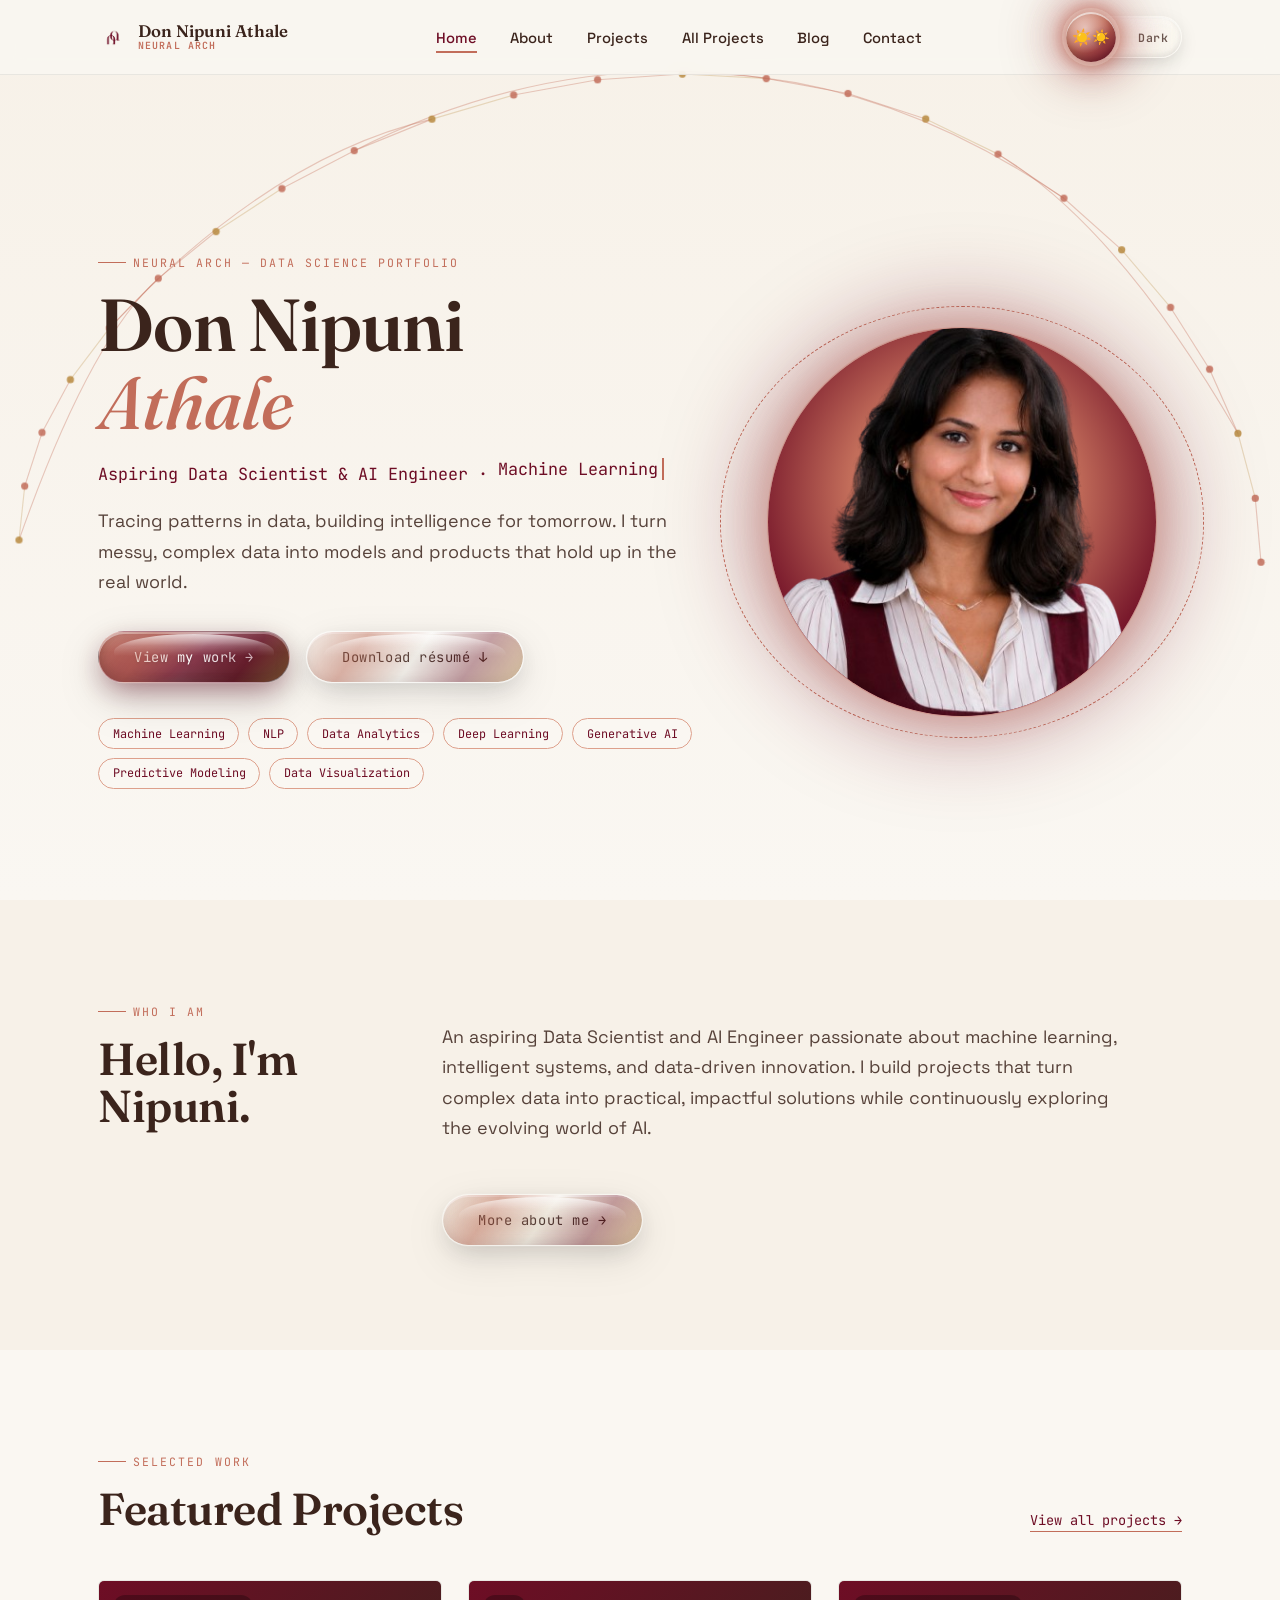
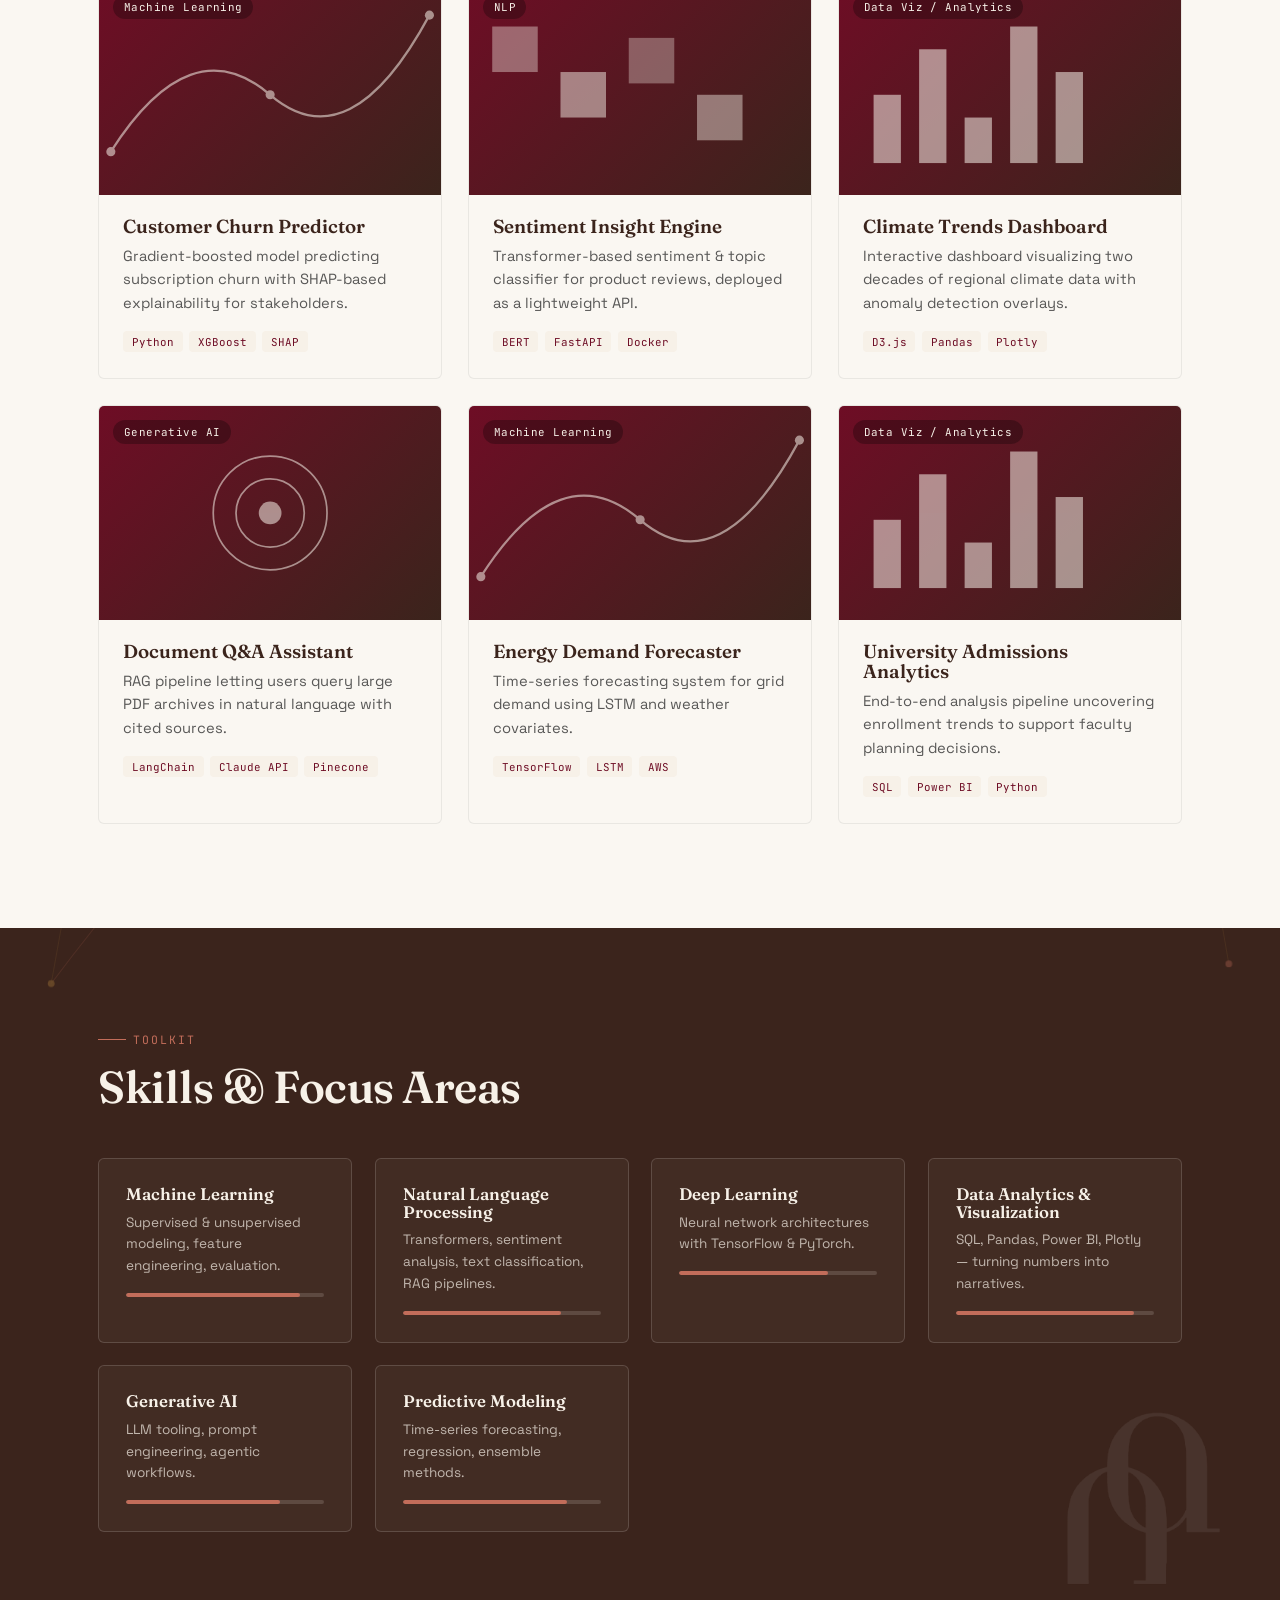
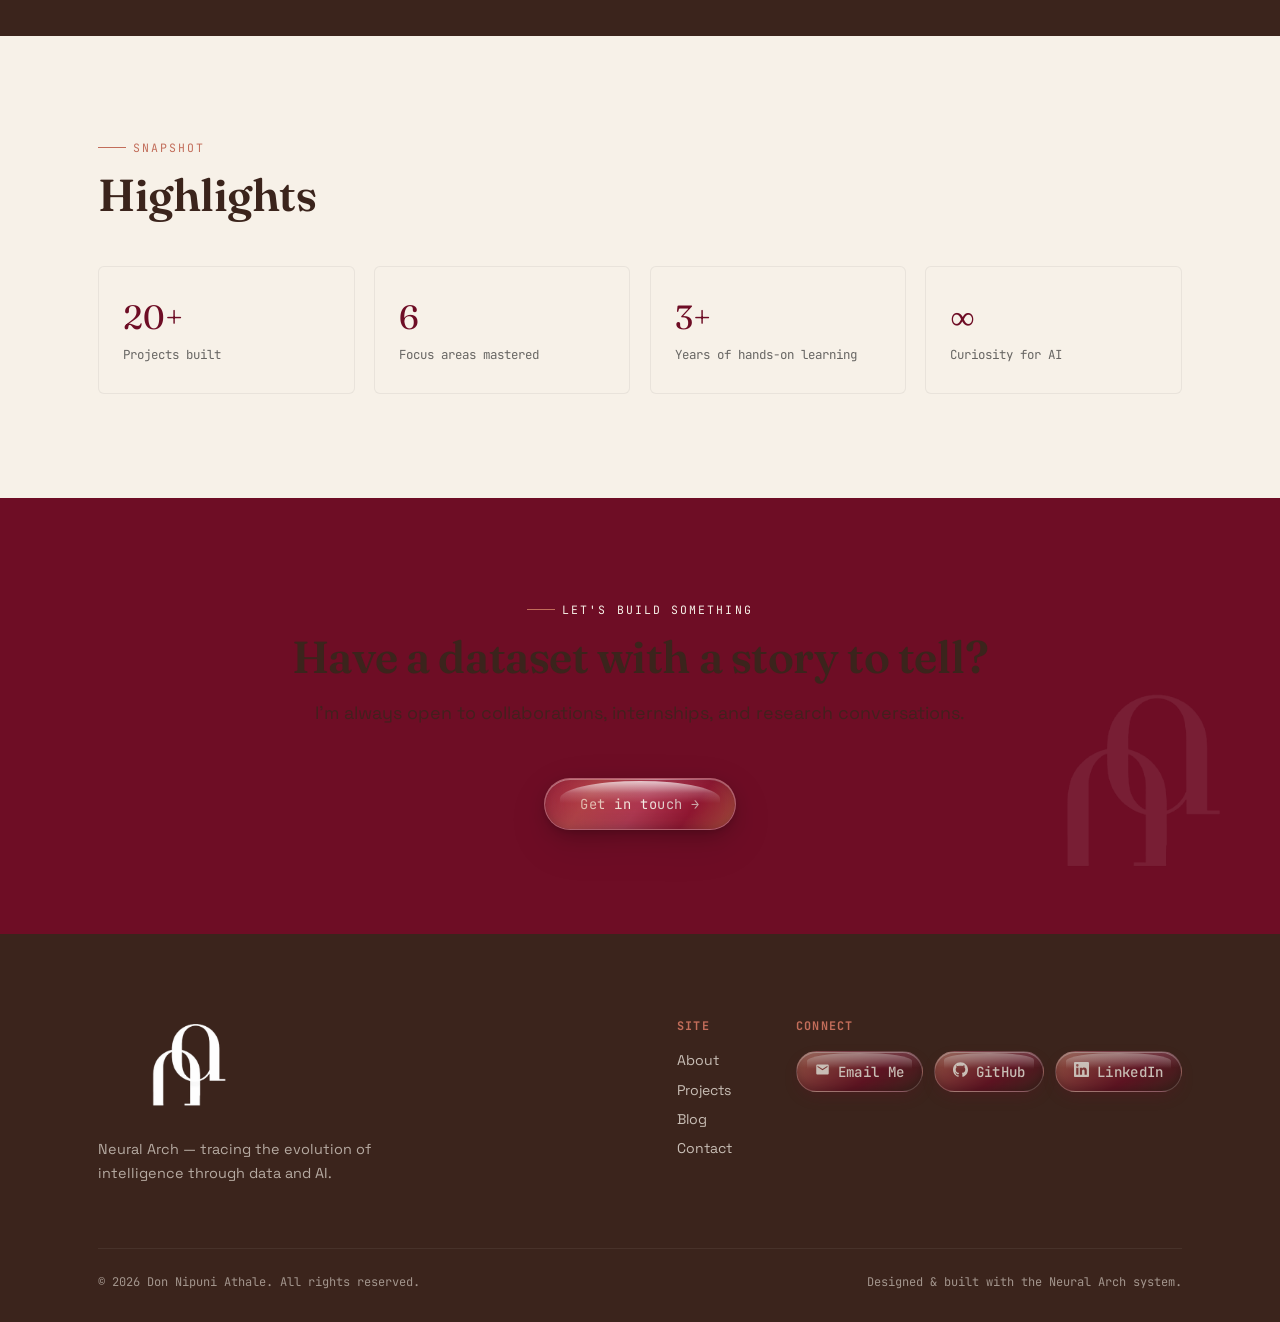
==== commit 3f834866: "Add social icon pill buttons to footer connect section" ====
--- a/index.html
+++ b/index.html
@@ -190,9 +190,20 @@
         </div>
         <div class="footer-col">
           <h5>Connect</h5>
-          <a href="mailto:dnkathale.work@gmail.com">Email</a>
-          <a href="https://github.com/nipuni-2002" target="_blank" rel="noopener">GitHub</a>
-          <a href="https://www.linkedin.com/in/nipuni-a-a5445b3b0/" target="_blank" rel="noopener">LinkedIn</a>
+          <div class="social-links">
+            <a href="mailto:dnkathale.work@gmail.com" class="social-btn">
+              <svg viewBox="0 0 24 24" xmlns="http://www.w3.org/2000/svg"><path d="M20 4H4c-1.1 0-2 .9-2 2v12c0 1.1.9 2 2 2h16c1.1 0 2-.9 2-2V6c0-1.1-.9-2-2-2zm0 4-8 5-8-5V6l8 5 8-5v2z"/></svg>
+              Email Me
+            </a>
+            <a href="https://github.com/nipuni-2002" target="_blank" rel="noopener" class="social-btn">
+              <svg viewBox="0 0 24 24" xmlns="http://www.w3.org/2000/svg"><path d="M12 .297c-6.63 0-12 5.373-12 12 0 5.303 3.438 9.8 8.205 11.385.6.113.82-.258.82-.577 0-.285-.01-1.04-.015-2.04-3.338.724-4.042-1.61-4.042-1.61C4.422 18.07 3.633 17.7 3.633 17.7c-1.087-.744.084-.729.084-.729 1.205.084 1.838 1.236 1.838 1.236 1.07 1.835 2.809 1.305 3.495.998.108-.776.417-1.305.76-1.605-2.665-.3-5.466-1.332-5.466-5.93 0-1.31.465-2.38 1.235-3.22-.135-.303-.54-1.523.105-3.176 0 0 1.005-.322 3.3 1.23.96-.267 1.98-.399 3-.405 1.02.006 2.04.138 3 .405 2.28-1.552 3.285-1.23 3.285-1.23.645 1.653.24 2.873.12 3.176.765.84 1.23 1.91 1.23 3.22 0 4.61-2.805 5.625-5.475 5.92.42.36.81 1.096.81 2.22 0 1.606-.015 2.896-.015 3.286 0 .315.21.69.825.57C20.565 22.092 24 17.592 24 12.297c0-6.627-5.373-12-12-12"/></svg>
+              GitHub
+            </a>
+            <a href="https://www.linkedin.com/in/nipuni-a-a5445b3b0/" target="_blank" rel="noopener" class="social-btn">
+              <svg viewBox="0 0 24 24" xmlns="http://www.w3.org/2000/svg"><path d="M20.447 20.452h-3.554v-5.569c0-1.328-.027-3.037-1.852-3.037-1.853 0-2.136 1.445-2.136 2.939v5.667H9.351V9h3.414v1.561h.046c.477-.9 1.637-1.85 3.37-1.85 3.601 0 4.267 2.37 4.267 5.455v6.286zM5.337 7.433a2.062 2.062 0 0 1-2.063-2.065 2.064 2.064 0 1 1 2.063 2.065zm1.782 13.019H3.555V9h3.564v11.452zM22.225 0H1.771C.792 0 0 .774 0 1.729v20.542C0 23.227.792 24 1.771 24h20.451C23.2 24 24 23.227 24 22.271V1.729C24 .774 23.2 0 22.222 0h.003z"/></svg>
+              LinkedIn
+            </a>
+          </div>
         </div>
       </div>
     </div>
--- a/css/style.css
+++ b/css/style.css
@@ -783,3 +783,41 @@
   .skills-grid{grid-template-columns:repeat(2,1fr);}
   .highlights{grid-template-columns:repeat(2,1fr);}
 }
+
+/* ============================================================
+   SOCIAL ICON BUTTONS (footer connect section)
+   ============================================================ */
+.social-links{display:flex;flex-wrap:wrap;gap:.7rem;margin-top:.5rem;}
+.social-btn{
+  display:inline-flex;align-items:center;gap:.55rem;
+  font-family:var(--font-mono);font-size:.78rem;font-weight:500;letter-spacing:.02em;
+  padding:.6rem 1.1rem;border-radius:99px;
+  color:var(--cream);
+  background:
+    linear-gradient(180deg,rgba(255,255,255,.22) 0%,rgba(255,255,255,0) 40%),
+    linear-gradient(145deg,rgba(194,109,90,.85) 0%,rgba(110,13,37,.92) 60%,rgba(59,36,28,.95) 100%);
+  border:1px solid rgba(255,255,255,.22);
+  box-shadow:
+    inset 0 1px 0 rgba(255,255,255,.4),
+    inset 0 -3px 8px rgba(0,0,0,.22),
+    0 6px 18px -6px rgba(110,13,37,.5);
+  transition:transform .3s var(--ease-arch),box-shadow .3s var(--ease-arch);
+  white-space:nowrap;
+  overflow:hidden;position:relative;
+}
+.social-btn::before{
+  content:'';position:absolute;top:1px;left:8%;right:8%;height:40%;
+  border-radius:99px 99px 50% 50%/100% 100% 0 0;
+  background:linear-gradient(180deg,rgba(255,255,255,.45),transparent);
+  pointer-events:none;
+}
+.social-btn svg{width:15px;height:15px;flex:none;fill:currentColor;}
+.social-btn:hover{
+  transform:translateY(-3px) scale(1.03);
+  box-shadow:
+    inset 0 1px 0 rgba(255,255,255,.5),
+    inset 0 -3px 8px rgba(0,0,0,.22),
+    0 12px 26px -6px rgba(110,13,37,.6),
+    0 0 22px -4px rgba(194,109,90,.65);
+}
+@media (max-width:520px){.social-links{gap:.5rem;}.social-btn{font-size:.72rem;padding:.5rem .9rem;}}
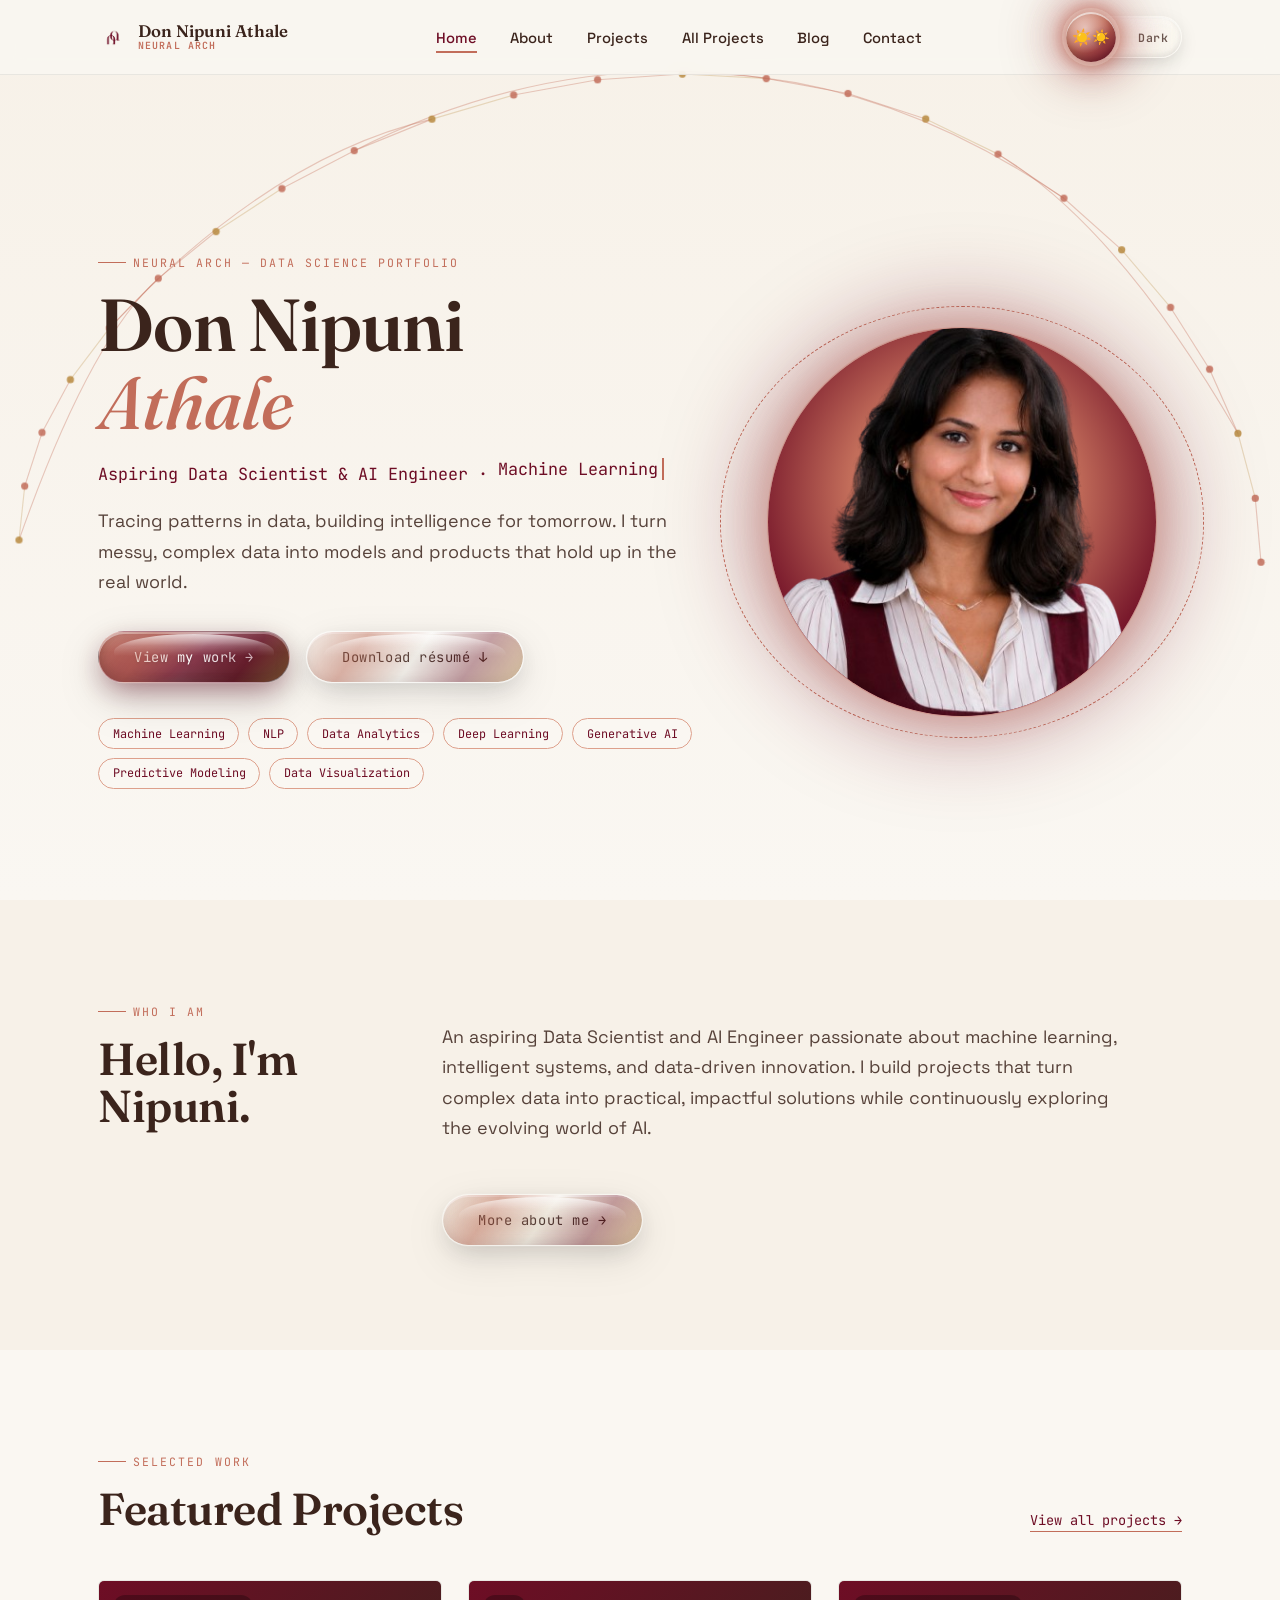
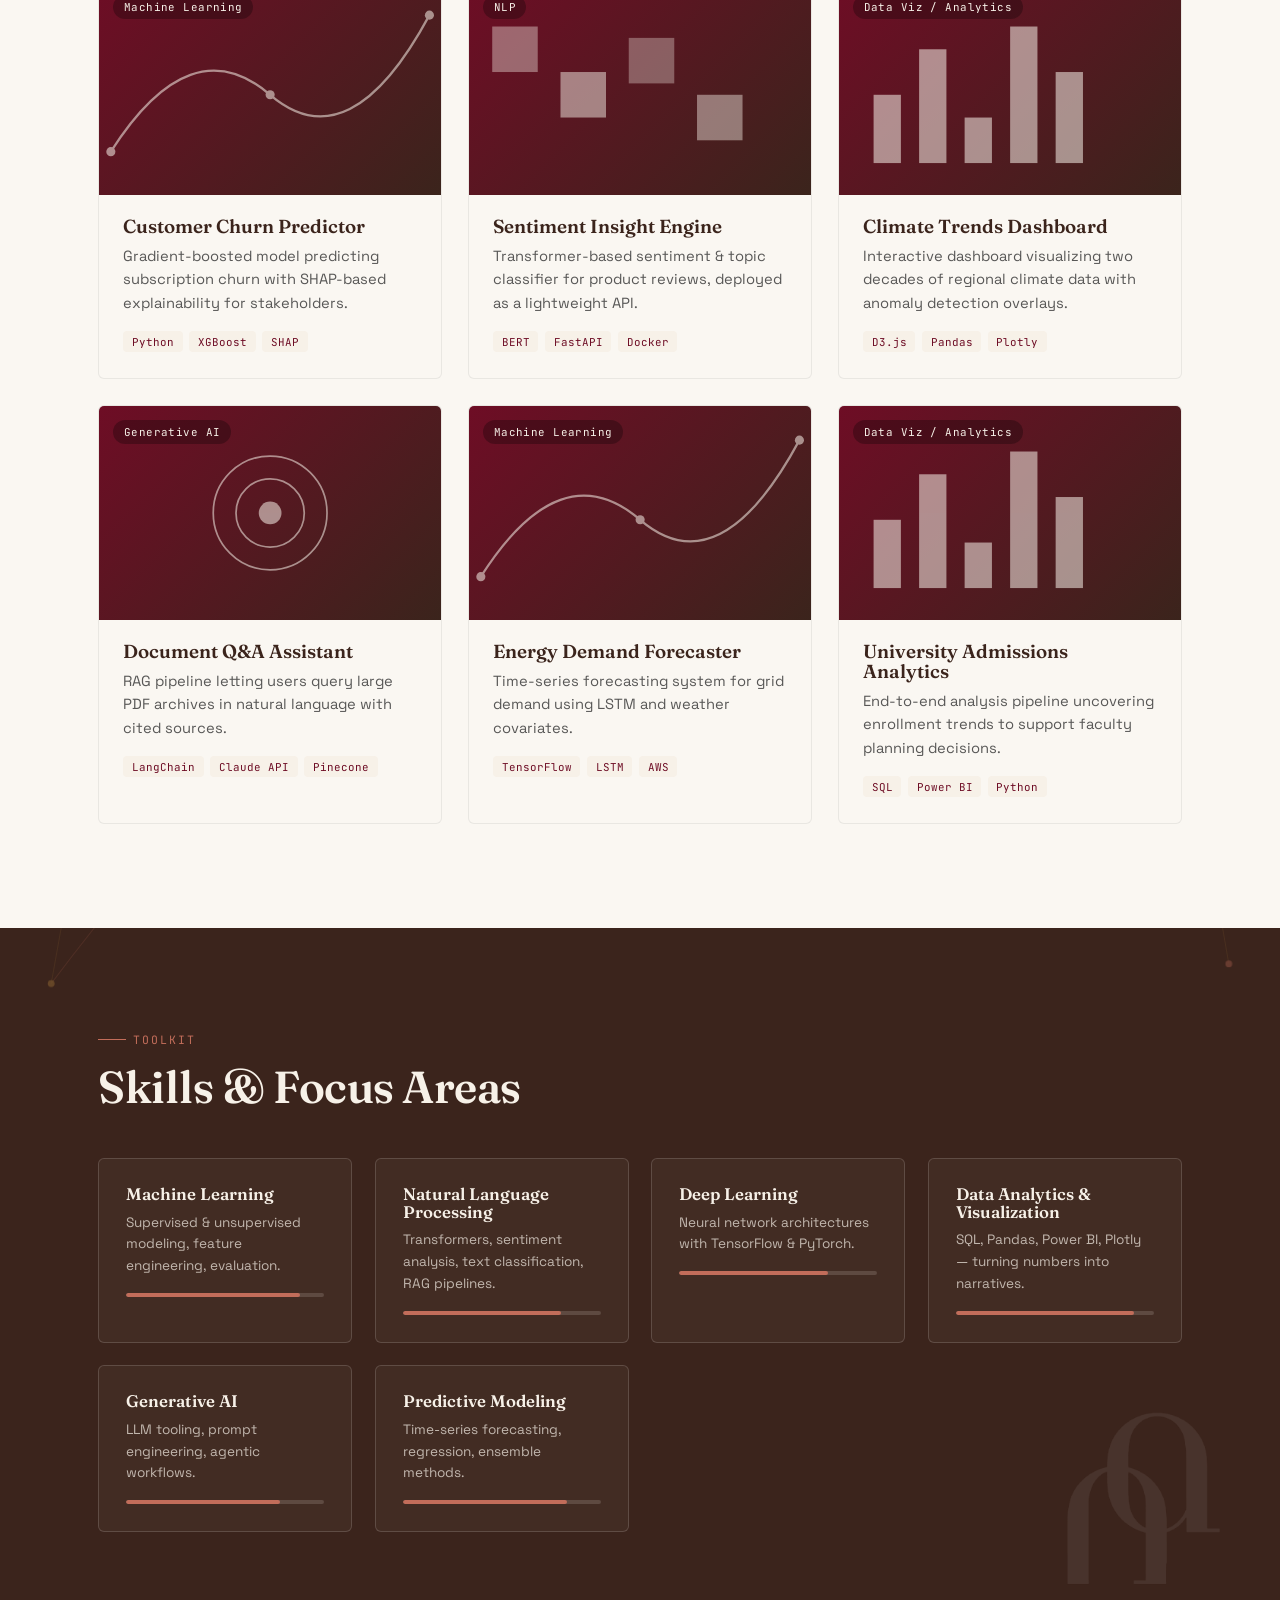
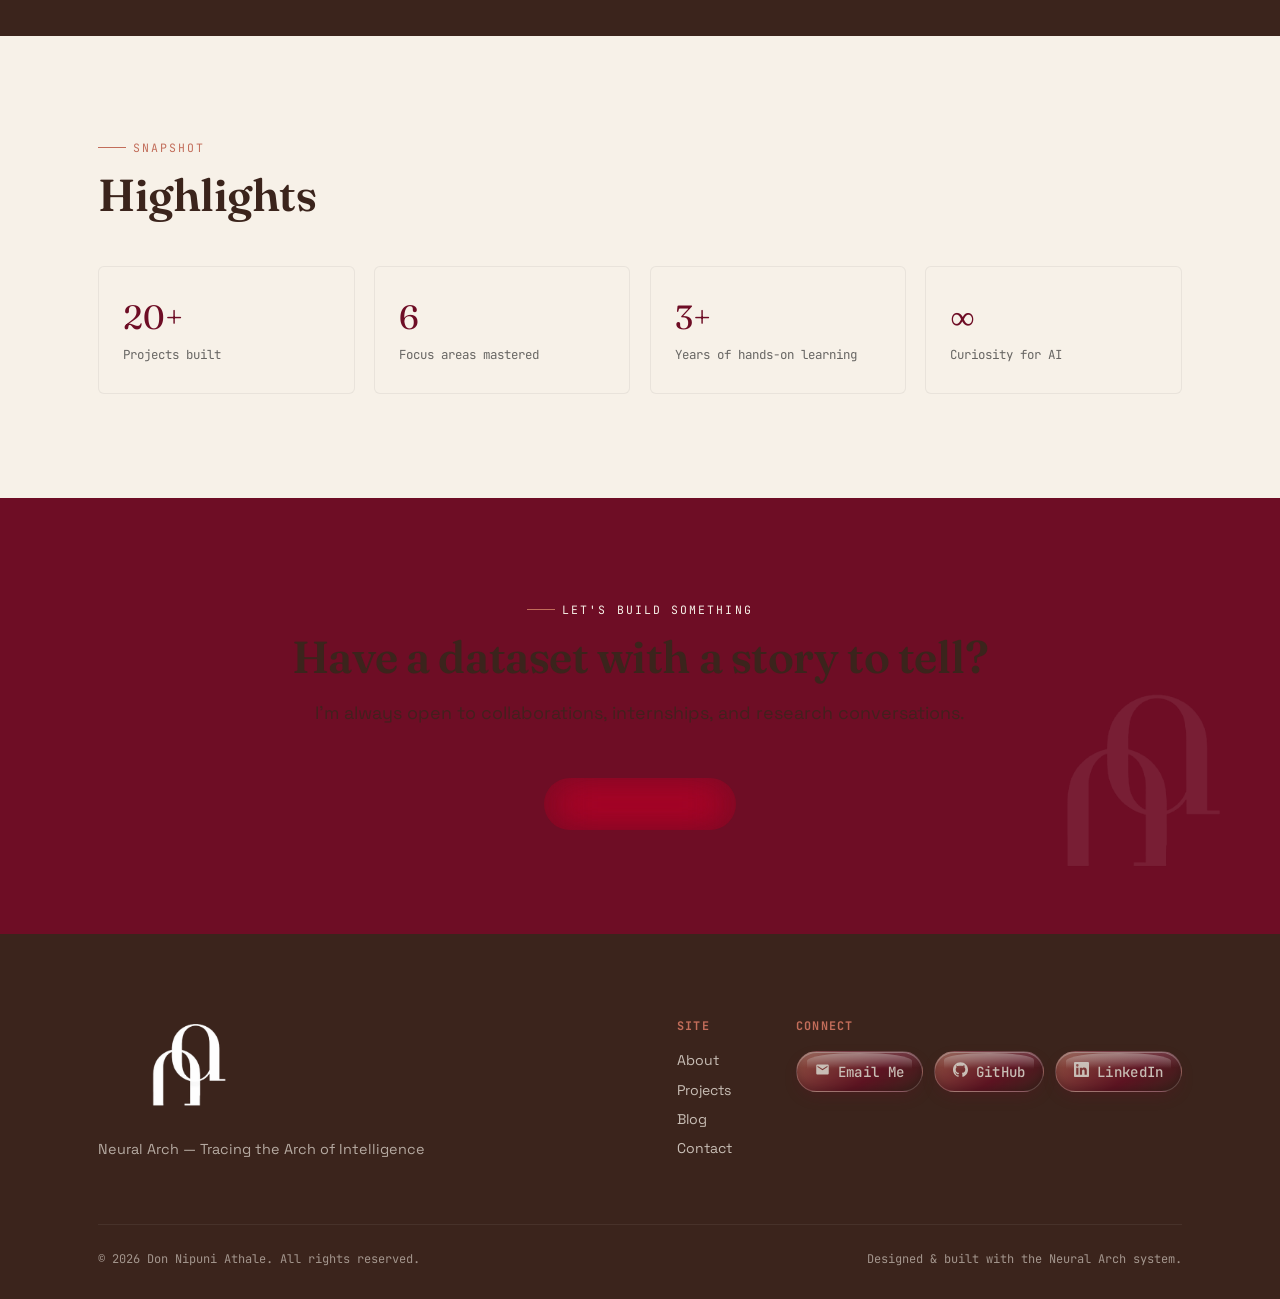
==== commit 15ff02dc: "Making fotter changes and fix page detection for Netlify URL routing" ====
--- a/index.html
+++ b/index.html
@@ -1,220 +1,242 @@
 <!DOCTYPE html>
 <html lang="en">
+
 <head>
-<meta charset="UTF-8">
-<meta name="viewport" content="width=device-width, initial-scale=1.0">
-<title>Don Nipuni Athale — Aspiring Data Scientist & AI Developer</title>
-<meta name="description" content="Portfolio of Don Nipuni Athale — aspiring Data Scientist & AI Engineer specializing in machine learning, NLP, and data-driven solutions.">
-<script src="https://identity.netlify.com/v1/netlify-identity-widget.js"></script>
-<link rel="preconnect" href="https://fonts.googleapis.com">
-<link rel="stylesheet" href="css/style.css">
-<link rel="icon" type="image/x-icon" href="favicon.ico">
-<link rel="icon" type="image/png" sizes="32x32" href="favicon.ico">
-<link rel="apple-touch-icon" sizes="180x180" href="assets/images/apple-touch-icon.png">
+  <meta charset="UTF-8">
+  <meta name="viewport" content="width=device-width, initial-scale=1.0">
+  <title>Don Nipuni Athale — Aspiring Data Scientist & AI Developer</title>
+  <meta name="description"
+    content="Portfolio of Don Nipuni Athale — aspiring Data Scientist & AI Engineer specializing in machine learning, NLP, and data-driven solutions.">
+  <script src="https://identity.netlify.com/v1/netlify-identity-widget.js"></script>
+  <link rel="preconnect" href="https://fonts.googleapis.com">
+  <link rel="stylesheet" href="css/style.css">
+  <link rel="icon" type="image/x-icon" href="favicon.ico">
+  <link rel="icon" type="image/png" sizes="32x32" href="favicon.ico">
+  <link rel="apple-touch-icon" sizes="180x180" href="assets/images/apple-touch-icon.png">
 </head>
+
 <body>
 
-<!-- ===================== NAV ===================== -->
-<nav class="site-nav">
-  <div class="wrap">
-    <a href="index.html" class="brand">
-      <span class="mark"><img src="assets/images/neural-arch-logo-navbar.png" alt="Neural Arch logo" style="width:100%;height:100%;object-fit:contain;"></span>
-      <span class="name">Don Nipuni Athale<small>Neural Arch</small></span>
-    </a>
-    <ul class="nav-links">
-      <li><a href="index.html" class="active">Home</a></li>
-      <li><a href="about.html">About</a></li>
-      <li><a href="projects.html">Projects</a></li>
-      <li><a href="all-projects.html">All Projects</a></li>
-      <li><a href="blog.html">Blog</a></li>
-      <li><a href="contact.html">Contact</a></li>
-    </ul>
-    <button class="theme-toggle" id="themeToggle" aria-label="Toggle dark mode"><span class="knob"></span><span class="toggle-label">Light</span></button>
-    <button class="nav-toggle" aria-label="Toggle menu"><span></span><span></span><span></span></button>
-  </div>
-</nav>
-
-<!-- ===================== HERO ===================== -->
-<header class="hero">
-  <div class="neural-field" data-neural-arch data-nodes="24" data-arch-height="0.6"></div>
-  <div class="wrap">
-    <div class="hero-copy">
-      <span class="eyebrow">Neural Arch — Data Science Portfolio</span>
-      <h1 class="h1-display">Don Nipuni<br><em>Athale</em></h1>
-      <span class="role">Aspiring Data Scientist &amp; AI Engineer ·
-        <span class="typewrite" data-typewrite='["Machine Learning","NLP","Predictive Modeling","Generative AI"]'></span>
-      </span>
-      <p class="lede">Tracing patterns in data, building intelligence for tomorrow. I turn messy, complex data into models and products that hold up in the real world.</p>
-      <div class="hero-actions">
-        <a href="projects.html" class="btn btn-primary">View my work →</a>
-        <a href="assets/resume/Don_Nipuni_Athale_Resume.pdf" class="btn btn-outline" download>Download résumé ↓</a>
-      </div>
-      <div class="focus-pills">
-        <span class="pill">Machine Learning</span>
-        <span class="pill">NLP</span>
-        <span class="pill">Data Analytics</span>
-        <span class="pill">Deep Learning</span>
-        <span class="pill">Generative AI</span>
-        <span class="pill">Predictive Modeling</span>
-        <span class="pill">Data Visualization</span>
-      </div>
-    </div>
-    <div class="hero-portrait">
-      <div class="ring"></div>
-      <div class="frame">
-        <img src="assets/images/profile-hero.png" alt="Portrait of Don Nipuni Athale">
-      </div>
-    </div>
-  </div>
-</header>
-
-<!-- ===================== ABOUT TEASER ===================== -->
-<section class="section-cream reveal">
-  <div class="wrap" style="display:grid;grid-template-columns:.4fr 1fr;gap:3rem;align-items:start;">
-    <div>
-      <span class="eyebrow">Who I am</span>
-      <h2 class="h2-display">Hello, I'm Nipuni.</h2>
-    </div>
-    <div>
-      <p class="lede">An aspiring Data Scientist and AI Engineer passionate about machine learning, intelligent systems, and data-driven innovation. I build projects that turn complex data into practical, impactful solutions while continuously exploring the evolving world of AI.</p>
-      <a href="about.html" class="btn btn-outline mt-2">More about me →</a>
-    </div>
-  </div>
-</section>
-
-<!-- ===================== FEATURED PROJECTS ===================== -->
-<section class="section-cream" style="background:var(--warm-white);">
-  <div class="wrap">
-    <div class="section-head reveal">
+  <!-- ===================== NAV ===================== -->
+  <nav class="site-nav">
+    <div class="wrap">
+      <a href="index.html" class="brand">
+        <span class="mark"><img src="assets/images/neural-arch-logo-navbar.png" alt="Neural Arch logo"
+            style="width:100%;height:100%;object-fit:contain;"></span>
+        <span class="name">Don Nipuni Athale<small>Neural Arch</small></span>
+      </a>
+      <ul class="nav-links">
+        <li><a href="index.html" class="active">Home</a></li>
+        <li><a href="about.html">About</a></li>
+        <li><a href="projects.html">Projects</a></li>
+        <li><a href="all-projects.html">All Projects</a></li>
+        <li><a href="blog.html">Blog</a></li>
+        <li><a href="contact.html">Contact</a></li>
+      </ul>
+      <button class="theme-toggle" id="themeToggle" aria-label="Toggle dark mode"><span class="knob"></span><span
+          class="toggle-label">Light</span></button>
+      <button class="nav-toggle" aria-label="Toggle menu"><span></span><span></span><span></span></button>
+    </div>
+  </nav>
+
+  <!-- ===================== HERO ===================== -->
+  <header class="hero">
+    <div class="neural-field" data-neural-arch data-nodes="24" data-arch-height="0.6"></div>
+    <div class="wrap">
+      <div class="hero-copy">
+        <span class="eyebrow">Neural Arch — Data Science Portfolio</span>
+        <h1 class="h1-display">Don Nipuni<br><em>Athale</em></h1>
+        <span class="role">Aspiring Data Scientist &amp; AI Engineer ·
+          <span class="typewrite"
+            data-typewrite='["Machine Learning","NLP","Predictive Modeling","Generative AI"]'></span>
+        </span>
+        <p class="lede">Tracing patterns in data, building intelligence for tomorrow. I turn messy, complex data into
+          models and products that hold up in the real world.</p>
+        <div class="hero-actions">
+          <a href="projects.html" class="btn btn-primary">View my work →</a>
+          <a href="assets/resume/Don_Nipuni_Athale_Resume.pdf" class="btn btn-outline" download>Download résumé ↓</a>
+        </div>
+        <div class="focus-pills">
+          <span class="pill">Machine Learning</span>
+          <span class="pill">NLP</span>
+          <span class="pill">Data Analytics</span>
+          <span class="pill">Deep Learning</span>
+          <span class="pill">Generative AI</span>
+          <span class="pill">Predictive Modeling</span>
+          <span class="pill">Data Visualization</span>
+        </div>
+      </div>
+      <div class="hero-portrait">
+        <div class="ring"></div>
+        <div class="frame">
+          <img src="assets/images/profile-hero.png" alt="Portrait of Don Nipuni Athale">
+        </div>
+      </div>
+    </div>
+  </header>
+
+  <!-- ===================== ABOUT TEASER ===================== -->
+  <section class="section-cream reveal">
+    <div class="wrap" style="display:grid;grid-template-columns:.4fr 1fr;gap:3rem;align-items:start;">
       <div>
-        <span class="eyebrow">Selected Work</span>
-        <h2 class="h2-display">Featured Projects</h2>
-      </div>
-      <a href="all-projects.html" class="view-all">View all projects →</a>
-    </div>
-
-    <div class="projects-grid" id="featured-projects">
-      <p style="font-family:var(--font-mono);font-size:.85rem;opacity:.55;padding:1rem 0;">Loading projects…</p>
-    </div>
-  </div>
-</section>
-
-<!-- ===================== SKILLS ===================== -->
-<section class="section-dark">
-  <div class="neural-field" data-neural-arch data-nodes="14" data-arch-height="0.15" style="opacity:.4;"></div>
-  <div class="wrap">
-    <div class="section-head reveal">
+        <span class="eyebrow">Who I am</span>
+        <h2 class="h2-display">Hello, I'm Nipuni.</h2>
+      </div>
       <div>
-        <span class="eyebrow">Toolkit</span>
-        <h2 class="h2-display">Skills &amp; Focus Areas</h2>
-      </div>
-    </div>
-    <div class="skills-grid reveal-stagger">
-      <div class="skill-card">
-        <h4>Machine Learning</h4>
-        <p>Supervised &amp; unsupervised modeling, feature engineering, evaluation.</p>
-        <div class="skill-bar"><i data-value="88"></i></div>
-      </div>
-      <div class="skill-card">
-        <h4>Natural Language Processing</h4>
-        <p>Transformers, sentiment analysis, text classification, RAG pipelines.</p>
-        <div class="skill-bar"><i data-value="80"></i></div>
-      </div>
-      <div class="skill-card">
-        <h4>Deep Learning</h4>
-        <p>Neural network architectures with TensorFlow &amp; PyTorch.</p>
-        <div class="skill-bar"><i data-value="75"></i></div>
-      </div>
-      <div class="skill-card">
-        <h4>Data Analytics &amp; Visualization</h4>
-        <p>SQL, Pandas, Power BI, Plotly — turning numbers into narratives.</p>
-        <div class="skill-bar"><i data-value="90"></i></div>
-      </div>
-      <div class="skill-card">
-        <h4>Generative AI</h4>
-        <p>LLM tooling, prompt engineering, agentic workflows.</p>
-        <div class="skill-bar"><i data-value="78"></i></div>
-      </div>
-      <div class="skill-card">
-        <h4>Predictive Modeling</h4>
-        <p>Time-series forecasting, regression, ensemble methods.</p>
-        <div class="skill-bar"><i data-value="83"></i></div>
-      </div>
-    </div>
-  </div>
-</section>
-
-<!-- ===================== HIGHLIGHTS ===================== -->
-<section class="section-cream">
-  <div class="wrap">
-    <div class="section-head reveal">
-      <div>
-        <span class="eyebrow">Snapshot</span>
-        <h2 class="h2-display">Highlights</h2>
-      </div>
-    </div>
-    <div class="highlights reveal-stagger">
-      <div class="highlight-card"><span class="num">20+</span><span class="lbl">Projects built</span></div>
-      <div class="highlight-card"><span class="num">6</span><span class="lbl">Focus areas mastered</span></div>
-      <div class="highlight-card"><span class="num">3+</span><span class="lbl">Years of hands-on learning</span></div>
-      <div class="highlight-card"><span class="num">∞</span><span class="lbl">Curiosity for AI</span></div>
-    </div>
-  </div>
-</section>
-
-<!-- ===================== CTA ===================== -->
-<section class="section-maroon text-center">
-  <div class="wrap">
-    <span class="eyebrow" style="justify-content:center;color:var(--cream);">Let's build something</span>
-    <h2 class="h2-display">Have a dataset with a story to tell?</h2>
-    <p class="lede" style="margin-inline:auto;">I'm always open to collaborations, internships, and research conversations.</p>
-    <a href="contact.html" class="btn btn-outline mt-2">Get in touch →</a>
-  </div>
-</section>
-
-<!-- ===================== FOOTER ===================== -->
-<footer class="site-footer">
-  <div class="wrap">
-    <div class="footer-top">
-      <div class="footer-brand">
-        <img src="assets/images/neural-arch-watermark.png" alt="Neural Arch logo" style="width:180px;margin-bottom:.6rem;">
-        <p>Neural Arch — tracing the evolution of intelligence through data and AI.</p>
-      </div>
-      <div class="footer-cols">
-        <div class="footer-col">
-          <h5>Site</h5>
-          <a href="about.html">About</a>
-          <a href="projects.html">Projects</a>
-          <a href="blog.html">Blog</a>
-          <a href="contact.html">Contact</a>
-        </div>
-        <div class="footer-col">
-          <h5>Connect</h5>
-          <div class="social-links">
-            <a href="mailto:dnkathale.work@gmail.com" class="social-btn">
-              <svg viewBox="0 0 24 24" xmlns="http://www.w3.org/2000/svg"><path d="M20 4H4c-1.1 0-2 .9-2 2v12c0 1.1.9 2 2 2h16c1.1 0 2-.9 2-2V6c0-1.1-.9-2-2-2zm0 4-8 5-8-5V6l8 5 8-5v2z"/></svg>
-              Email Me
-            </a>
-            <a href="https://github.com/nipuni-2002" target="_blank" rel="noopener" class="social-btn">
-              <svg viewBox="0 0 24 24" xmlns="http://www.w3.org/2000/svg"><path d="M12 .297c-6.63 0-12 5.373-12 12 0 5.303 3.438 9.8 8.205 11.385.6.113.82-.258.82-.577 0-.285-.01-1.04-.015-2.04-3.338.724-4.042-1.61-4.042-1.61C4.422 18.07 3.633 17.7 3.633 17.7c-1.087-.744.084-.729.084-.729 1.205.084 1.838 1.236 1.838 1.236 1.07 1.835 2.809 1.305 3.495.998.108-.776.417-1.305.76-1.605-2.665-.3-5.466-1.332-5.466-5.93 0-1.31.465-2.38 1.235-3.22-.135-.303-.54-1.523.105-3.176 0 0 1.005-.322 3.3 1.23.96-.267 1.98-.399 3-.405 1.02.006 2.04.138 3 .405 2.28-1.552 3.285-1.23 3.285-1.23.645 1.653.24 2.873.12 3.176.765.84 1.23 1.91 1.23 3.22 0 4.61-2.805 5.625-5.475 5.92.42.36.81 1.096.81 2.22 0 1.606-.015 2.896-.015 3.286 0 .315.21.69.825.57C20.565 22.092 24 17.592 24 12.297c0-6.627-5.373-12-12-12"/></svg>
-              GitHub
-            </a>
-            <a href="https://www.linkedin.com/in/nipuni-a-a5445b3b0/" target="_blank" rel="noopener" class="social-btn">
-              <svg viewBox="0 0 24 24" xmlns="http://www.w3.org/2000/svg"><path d="M20.447 20.452h-3.554v-5.569c0-1.328-.027-3.037-1.852-3.037-1.853 0-2.136 1.445-2.136 2.939v5.667H9.351V9h3.414v1.561h.046c.477-.9 1.637-1.85 3.37-1.85 3.601 0 4.267 2.37 4.267 5.455v6.286zM5.337 7.433a2.062 2.062 0 0 1-2.063-2.065 2.064 2.064 0 1 1 2.063 2.065zm1.782 13.019H3.555V9h3.564v11.452zM22.225 0H1.771C.792 0 0 .774 0 1.729v20.542C0 23.227.792 24 1.771 24h20.451C23.2 24 24 23.227 24 22.271V1.729C24 .774 23.2 0 22.222 0h.003z"/></svg>
-              LinkedIn
-            </a>
+        <p class="lede">An aspiring Data Scientist and AI Engineer passionate about machine learning, intelligent
+          systems, and data-driven innovation. I build projects that turn complex data into practical, impactful
+          solutions while continuously exploring the evolving world of AI.</p>
+        <a href="about.html" class="btn btn-outline mt-2">More about me →</a>
+      </div>
+    </div>
+  </section>
+
+  <!-- ===================== FEATURED PROJECTS ===================== -->
+  <section class="section-cream" style="background:var(--warm-white);">
+    <div class="wrap">
+      <div class="section-head reveal">
+        <div>
+          <span class="eyebrow">Selected Work</span>
+          <h2 class="h2-display">Featured Projects</h2>
+        </div>
+        <a href="all-projects.html" class="view-all">View all projects →</a>
+      </div>
+
+      <div class="projects-grid" id="featured-projects">
+        <p style="font-family:var(--font-mono);font-size:.85rem;opacity:.55;padding:1rem 0;">Loading projects…</p>
+      </div>
+    </div>
+  </section>
+
+  <!-- ===================== SKILLS ===================== -->
+  <section class="section-dark">
+    <div class="neural-field" data-neural-arch data-nodes="14" data-arch-height="0.15" style="opacity:.4;"></div>
+    <div class="wrap">
+      <div class="section-head reveal">
+        <div>
+          <span class="eyebrow">Toolkit</span>
+          <h2 class="h2-display">Skills &amp; Focus Areas</h2>
+        </div>
+      </div>
+      <div class="skills-grid reveal-stagger">
+        <div class="skill-card">
+          <h4>Machine Learning</h4>
+          <p>Supervised &amp; unsupervised modeling, feature engineering, evaluation.</p>
+          <div class="skill-bar"><i data-value="88"></i></div>
+        </div>
+        <div class="skill-card">
+          <h4>Natural Language Processing</h4>
+          <p>Transformers, sentiment analysis, text classification, RAG pipelines.</p>
+          <div class="skill-bar"><i data-value="80"></i></div>
+        </div>
+        <div class="skill-card">
+          <h4>Deep Learning</h4>
+          <p>Neural network architectures with TensorFlow &amp; PyTorch.</p>
+          <div class="skill-bar"><i data-value="75"></i></div>
+        </div>
+        <div class="skill-card">
+          <h4>Data Analytics &amp; Visualization</h4>
+          <p>SQL, Pandas, Power BI, Plotly — turning numbers into narratives.</p>
+          <div class="skill-bar"><i data-value="90"></i></div>
+        </div>
+        <div class="skill-card">
+          <h4>Generative AI</h4>
+          <p>LLM tooling, prompt engineering, agentic workflows.</p>
+          <div class="skill-bar"><i data-value="78"></i></div>
+        </div>
+        <div class="skill-card">
+          <h4>Predictive Modeling</h4>
+          <p>Time-series forecasting, regression, ensemble methods.</p>
+          <div class="skill-bar"><i data-value="83"></i></div>
+        </div>
+      </div>
+    </div>
+  </section>
+
+  <!-- ===================== HIGHLIGHTS ===================== -->
+  <section class="section-cream">
+    <div class="wrap">
+      <div class="section-head reveal">
+        <div>
+          <span class="eyebrow">Snapshot</span>
+          <h2 class="h2-display">Highlights</h2>
+        </div>
+      </div>
+      <div class="highlights reveal-stagger">
+        <div class="highlight-card"><span class="num">20+</span><span class="lbl">Projects built</span></div>
+        <div class="highlight-card"><span class="num">6</span><span class="lbl">Focus areas mastered</span></div>
+        <div class="highlight-card"><span class="num">3+</span><span class="lbl">Years of hands-on learning</span></div>
+        <div class="highlight-card"><span class="num">∞</span><span class="lbl">Curiosity for AI</span></div>
+      </div>
+    </div>
+  </section>
+
+  <!-- ===================== CTA ===================== -->
+  <section class="section-maroon text-center">
+    <div class="wrap">
+      <span class="eyebrow" style="justify-content:center;color:var(--cream);">Let's build something</span>
+      <h2 class="h2-display">Have a dataset with a story to tell?</h2>
+      <p class="lede" style="margin-inline:auto;">I'm always open to collaborations, internships, and research
+        conversations.</p>
+      <a href="contact.html" class="btn btn-outline mt-2">Get in touch →</a>
+    </div>
+  </section>
+
+  <!-- ===================== FOOTER ===================== -->
+  <footer class="site-footer">
+    <div class="wrap">
+      <div class="footer-top">
+        <div class="footer-brand">
+          <img src="assets/images/neural-arch-watermark.png" alt="Neural Arch logo"
+            style="width:180px;margin-bottom:.6rem;">
+          <p>Neural Arch — Tracing the Arch of Intelligence</p>
+        </div>
+        <div class="footer-cols">
+          <div class="footer-col">
+            <h5>Site</h5>
+            <a href="about.html">About</a>
+            <a href="projects.html">Projects</a>
+            <a href="blog.html">Blog</a>
+            <a href="contact.html">Contact</a>
           </div>
-        </div>
-      </div>
-    </div>
-    <div class="footer-bottom">
-      <span>© 2026 Don Nipuni Athale. All rights reserved.</span>
-      <span>Designed &amp; built with the Neural Arch system.</span>
-    </div>
-  </div>
-</footer>
-
-<script src="js/main.js"></script>
-<script src="js/content.js"></script>
+          <div class="footer-col">
+            <h5>Connect</h5>
+            <div class="social-links">
+              <a href="mailto:dnkathale.work@gmail.com" class="social-btn">
+                <svg viewBox="0 0 24 24" xmlns="http://www.w3.org/2000/svg">
+                  <path
+                    d="M20 4H4c-1.1 0-2 .9-2 2v12c0 1.1.9 2 2 2h16c1.1 0 2-.9 2-2V6c0-1.1-.9-2-2-2zm0 4-8 5-8-5V6l8 5 8-5v2z" />
+                </svg>
+                Email Me
+              </a>
+              <a href="https://github.com/nipuni-2002" target="_blank" rel="noopener" class="social-btn">
+                <svg viewBox="0 0 24 24" xmlns="http://www.w3.org/2000/svg">
+                  <path
+                    d="M12 .297c-6.63 0-12 5.373-12 12 0 5.303 3.438 9.8 8.205 11.385.6.113.82-.258.82-.577 0-.285-.01-1.04-.015-2.04-3.338.724-4.042-1.61-4.042-1.61C4.422 18.07 3.633 17.7 3.633 17.7c-1.087-.744.084-.729.084-.729 1.205.084 1.838 1.236 1.838 1.236 1.07 1.835 2.809 1.305 3.495.998.108-.776.417-1.305.76-1.605-2.665-.3-5.466-1.332-5.466-5.93 0-1.31.465-2.38 1.235-3.22-.135-.303-.54-1.523.105-3.176 0 0 1.005-.322 3.3 1.23.96-.267 1.98-.399 3-.405 1.02.006 2.04.138 3 .405 2.28-1.552 3.285-1.23 3.285-1.23.645 1.653.24 2.873.12 3.176.765.84 1.23 1.91 1.23 3.22 0 4.61-2.805 5.625-5.475 5.92.42.36.81 1.096.81 2.22 0 1.606-.015 2.896-.015 3.286 0 .315.21.69.825.57C20.565 22.092 24 17.592 24 12.297c0-6.627-5.373-12-12-12" />
+                </svg>
+                GitHub
+              </a>
+              <a href="https://www.linkedin.com/in/nipuni-a-a5445b3b0/" target="_blank" rel="noopener"
+                class="social-btn">
+                <svg viewBox="0 0 24 24" xmlns="http://www.w3.org/2000/svg">
+                  <path
+                    d="M20.447 20.452h-3.554v-5.569c0-1.328-.027-3.037-1.852-3.037-1.853 0-2.136 1.445-2.136 2.939v5.667H9.351V9h3.414v1.561h.046c.477-.9 1.637-1.85 3.37-1.85 3.601 0 4.267 2.37 4.267 5.455v6.286zM5.337 7.433a2.062 2.062 0 0 1-2.063-2.065 2.064 2.064 0 1 1 2.063 2.065zm1.782 13.019H3.555V9h3.564v11.452zM22.225 0H1.771C.792 0 0 .774 0 1.729v20.542C0 23.227.792 24 1.771 24h20.451C23.2 24 24 23.227 24 22.271V1.729C24 .774 23.2 0 22.222 0h.003z" />
+                </svg>
+                LinkedIn
+              </a>
+            </div>
+          </div>
+        </div>
+      </div>
+      <div class="footer-bottom">
+        <span>© 2026 Don Nipuni Athale. All rights reserved.</span>
+        <span>Designed &amp; built with the Neural Arch system.</span>
+      </div>
+    </div>
+  </footer>
+
+  <script src="js/main.js"></script>
+  <script src="js/content.js"></script>
 </body>
-</html>
+
+</html>
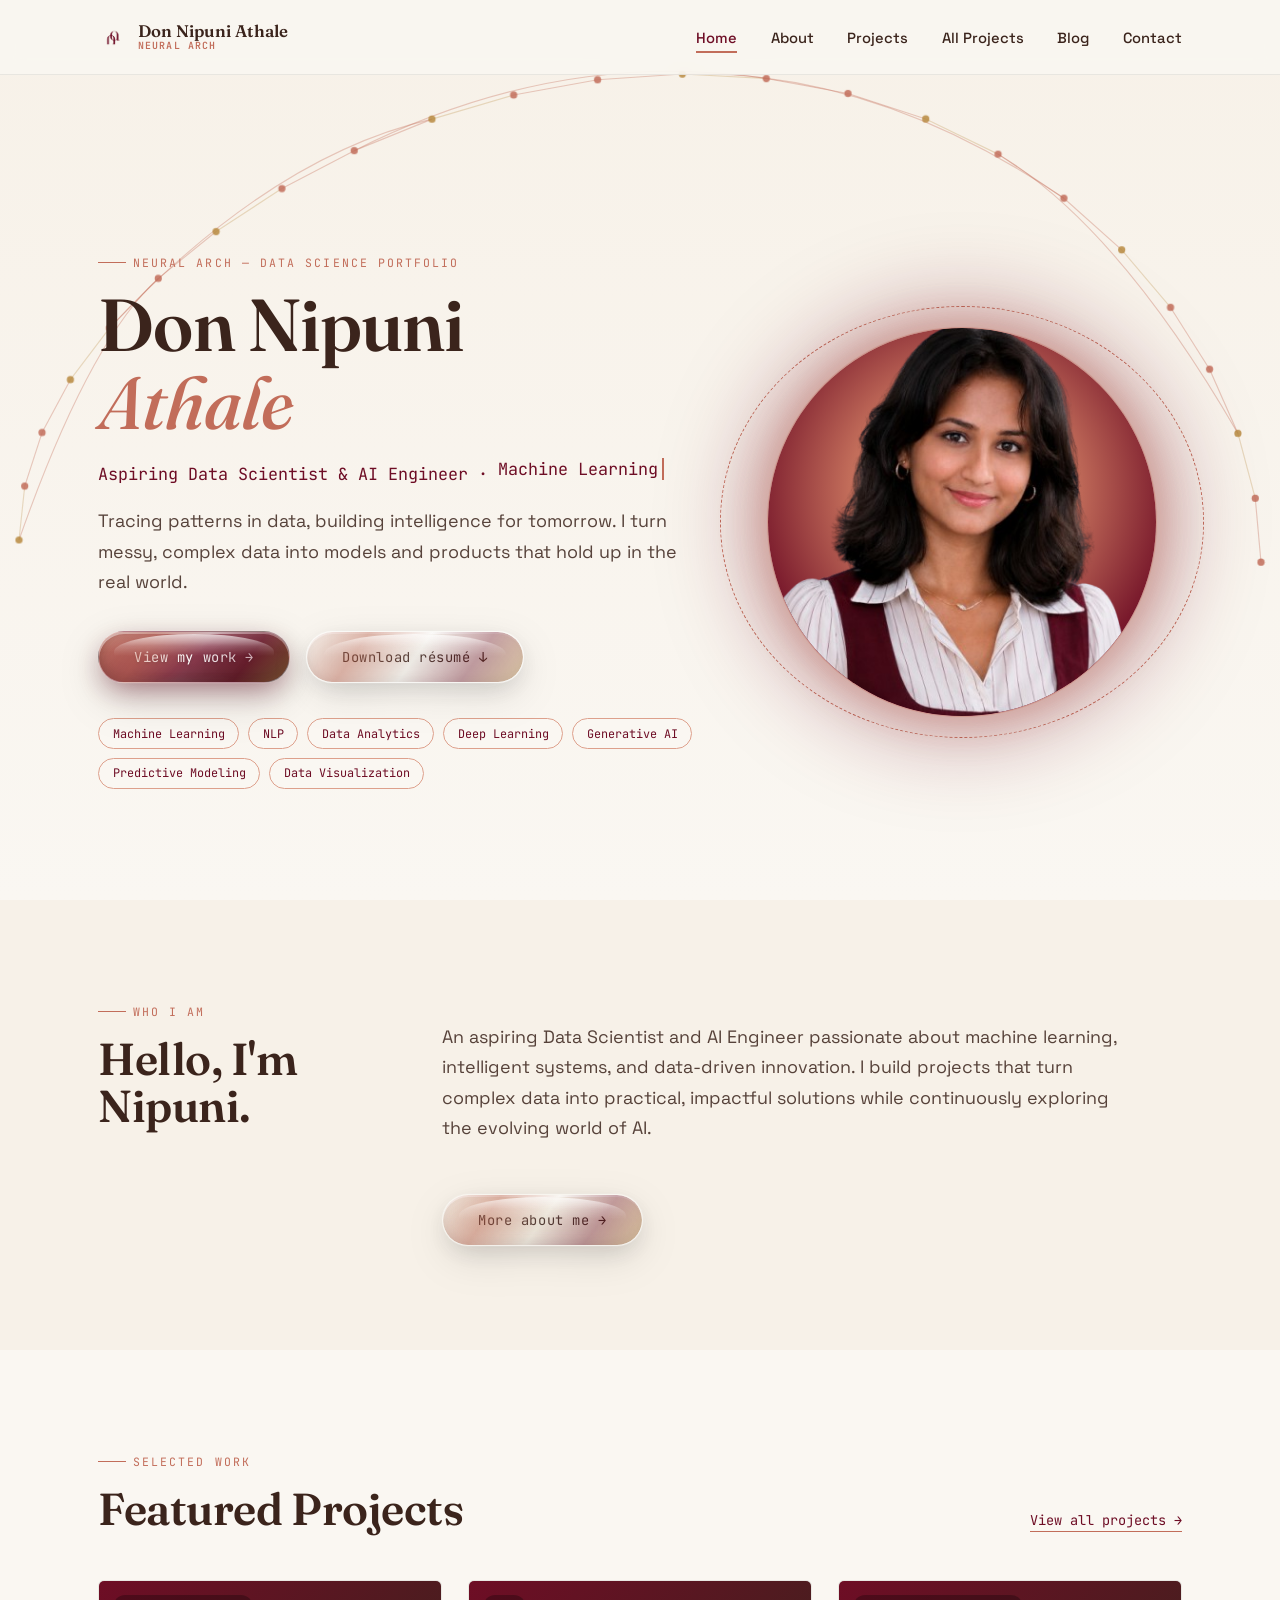
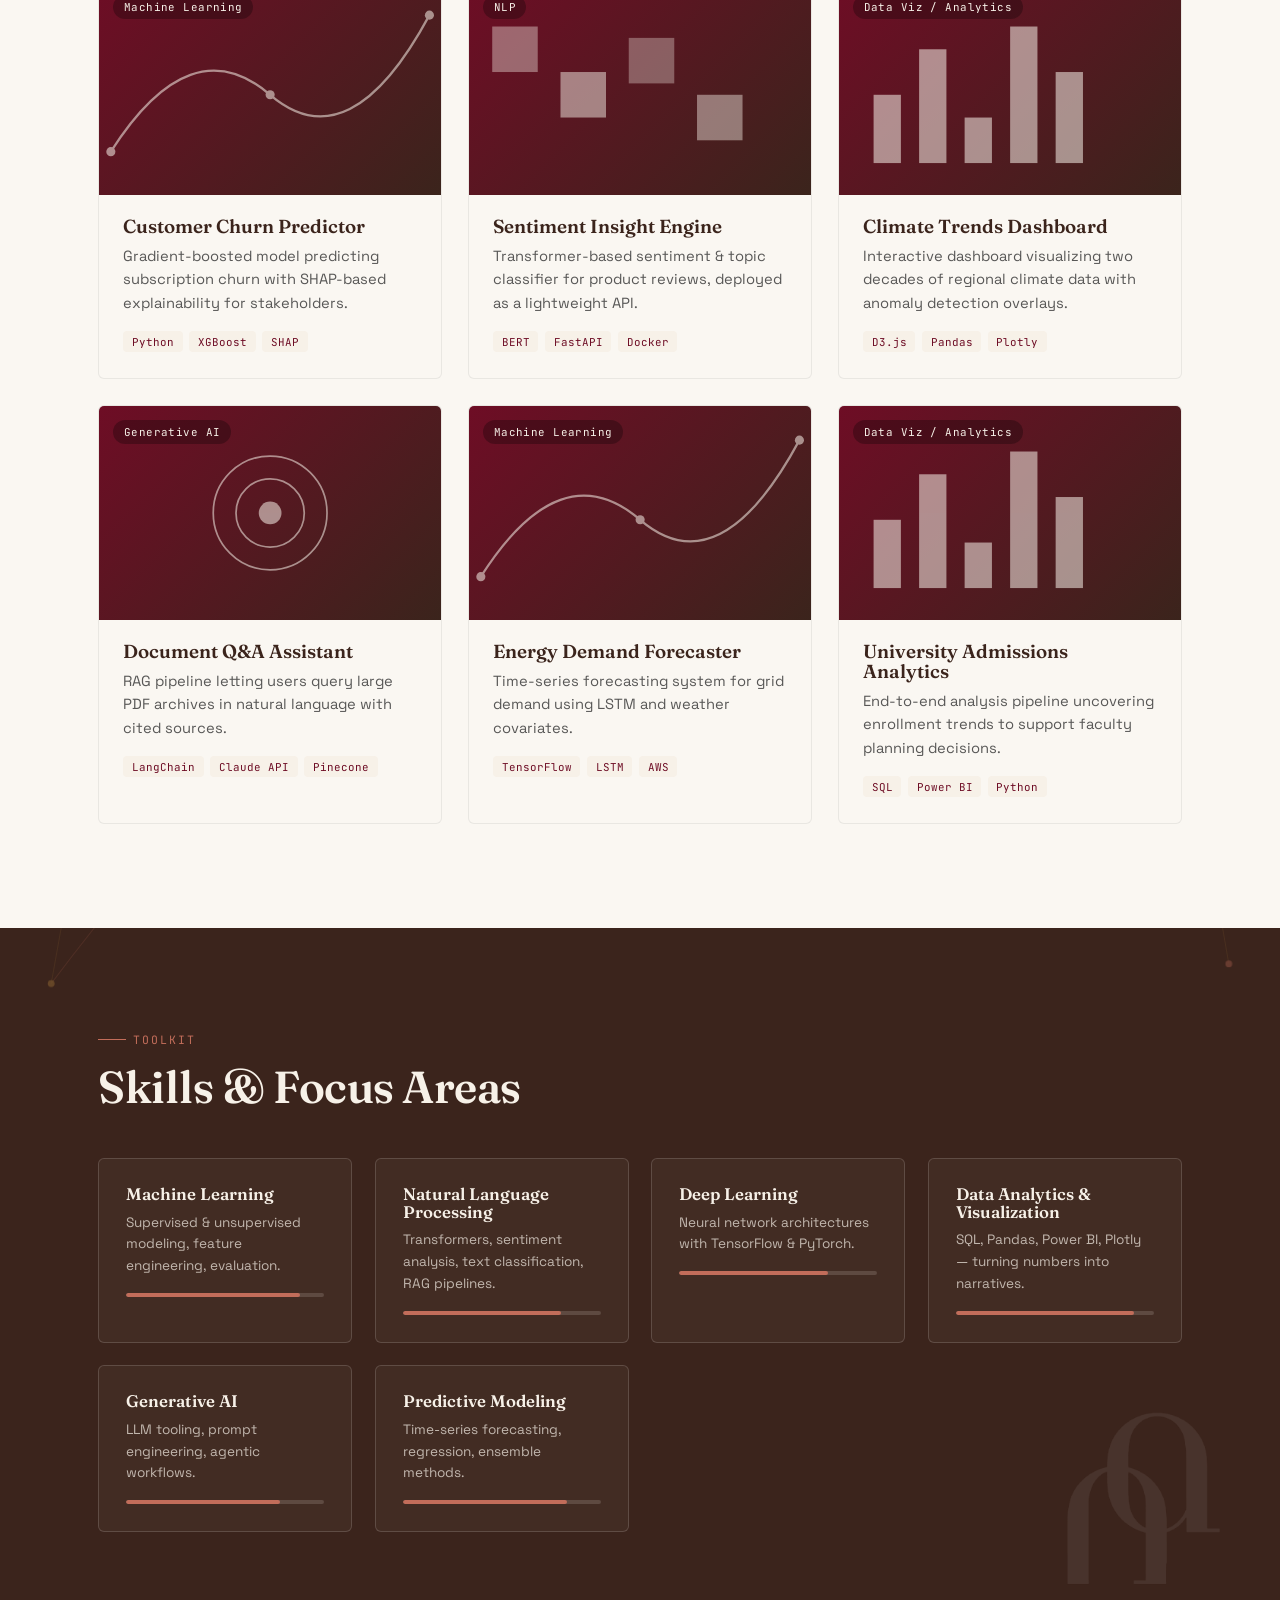
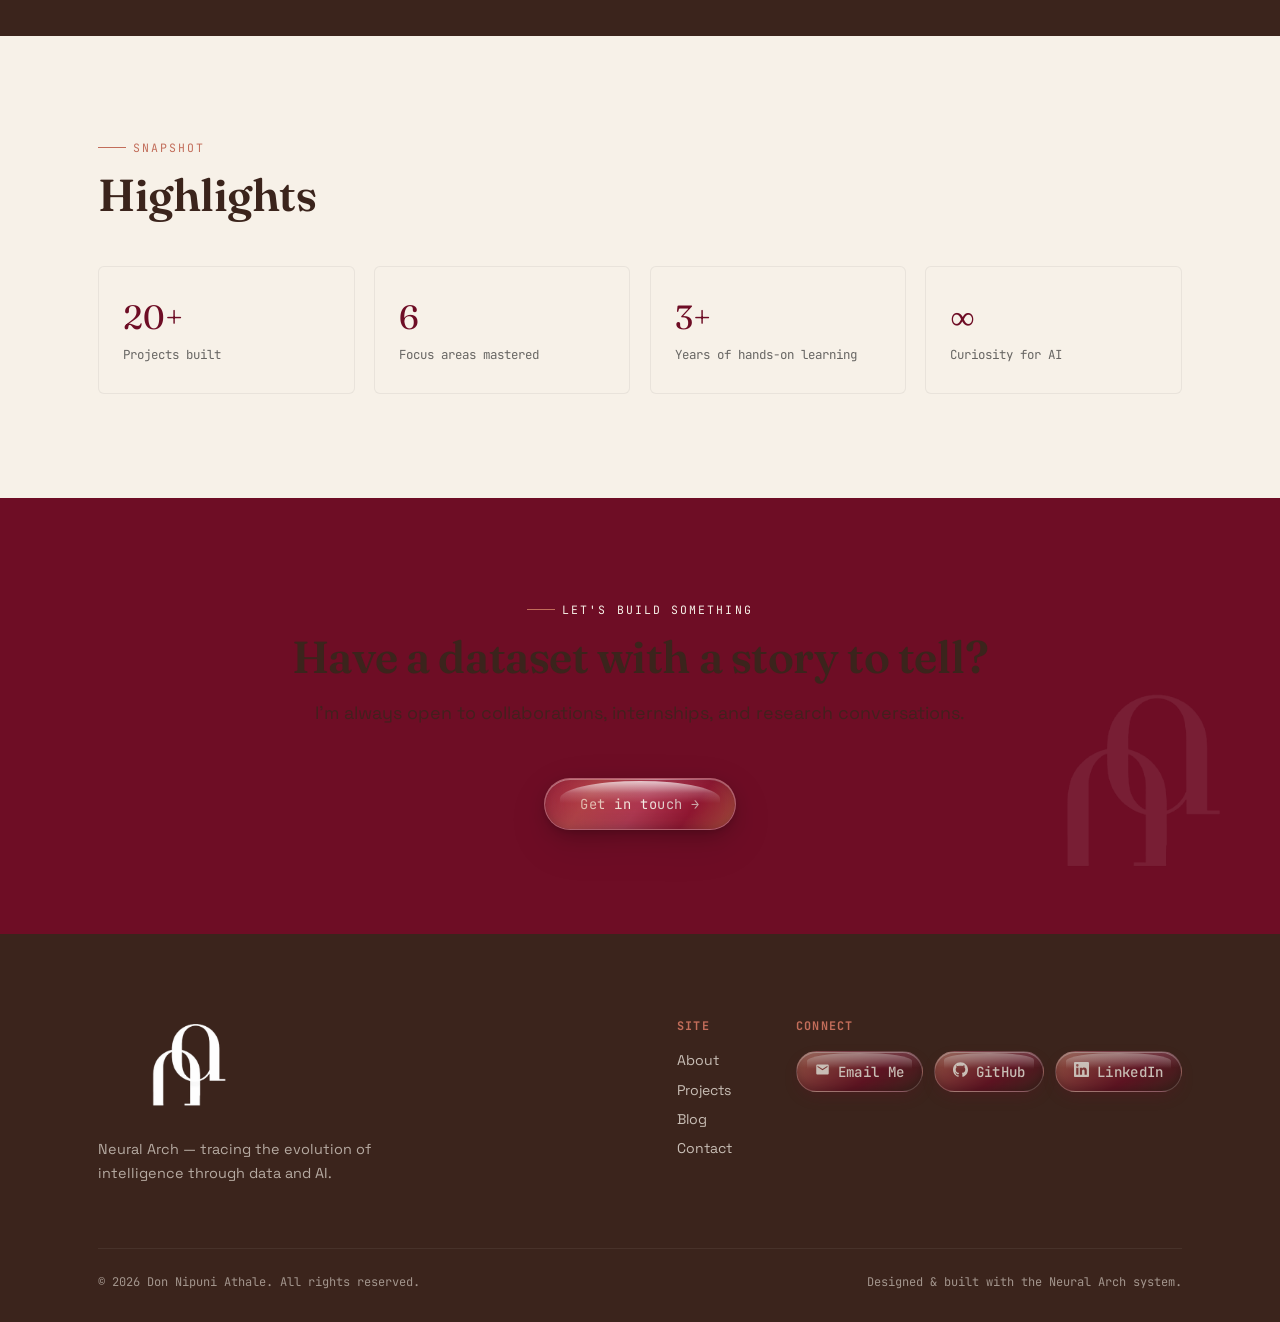
==== commit 03f53389: "Remove dark mode toggle from all pages" ====
--- a/index.html
+++ b/index.html
@@ -1,242 +1,219 @@
 <!DOCTYPE html>
 <html lang="en">
-
 <head>
-  <meta charset="UTF-8">
-  <meta name="viewport" content="width=device-width, initial-scale=1.0">
-  <title>Don Nipuni Athale — Aspiring Data Scientist & AI Developer</title>
-  <meta name="description"
-    content="Portfolio of Don Nipuni Athale — aspiring Data Scientist & AI Engineer specializing in machine learning, NLP, and data-driven solutions.">
-  <script src="https://identity.netlify.com/v1/netlify-identity-widget.js"></script>
-  <link rel="preconnect" href="https://fonts.googleapis.com">
-  <link rel="stylesheet" href="css/style.css">
-  <link rel="icon" type="image/x-icon" href="favicon.ico">
-  <link rel="icon" type="image/png" sizes="32x32" href="favicon.ico">
-  <link rel="apple-touch-icon" sizes="180x180" href="assets/images/apple-touch-icon.png">
+<meta charset="UTF-8">
+<meta name="viewport" content="width=device-width, initial-scale=1.0">
+<title>Don Nipuni Athale — Aspiring Data Scientist & AI Developer</title>
+<meta name="description" content="Portfolio of Don Nipuni Athale — aspiring Data Scientist & AI Engineer specializing in machine learning, NLP, and data-driven solutions.">
+<script src="https://identity.netlify.com/v1/netlify-identity-widget.js"></script>
+<link rel="preconnect" href="https://fonts.googleapis.com">
+<link rel="stylesheet" href="css/style.css">
+<link rel="icon" type="image/x-icon" href="favicon.ico">
+<link rel="icon" type="image/png" sizes="32x32" href="favicon.ico">
+<link rel="apple-touch-icon" sizes="180x180" href="assets/images/apple-touch-icon.png">
 </head>
-
 <body>
 
-  <!-- ===================== NAV ===================== -->
-  <nav class="site-nav">
-    <div class="wrap">
-      <a href="index.html" class="brand">
-        <span class="mark"><img src="assets/images/neural-arch-logo-navbar.png" alt="Neural Arch logo"
-            style="width:100%;height:100%;object-fit:contain;"></span>
-        <span class="name">Don Nipuni Athale<small>Neural Arch</small></span>
-      </a>
-      <ul class="nav-links">
-        <li><a href="index.html" class="active">Home</a></li>
-        <li><a href="about.html">About</a></li>
-        <li><a href="projects.html">Projects</a></li>
-        <li><a href="all-projects.html">All Projects</a></li>
-        <li><a href="blog.html">Blog</a></li>
-        <li><a href="contact.html">Contact</a></li>
-      </ul>
-      <button class="theme-toggle" id="themeToggle" aria-label="Toggle dark mode"><span class="knob"></span><span
-          class="toggle-label">Light</span></button>
-      <button class="nav-toggle" aria-label="Toggle menu"><span></span><span></span><span></span></button>
-    </div>
-  </nav>
-
-  <!-- ===================== HERO ===================== -->
-  <header class="hero">
-    <div class="neural-field" data-neural-arch data-nodes="24" data-arch-height="0.6"></div>
-    <div class="wrap">
-      <div class="hero-copy">
-        <span class="eyebrow">Neural Arch — Data Science Portfolio</span>
-        <h1 class="h1-display">Don Nipuni<br><em>Athale</em></h1>
-        <span class="role">Aspiring Data Scientist &amp; AI Engineer ·
-          <span class="typewrite"
-            data-typewrite='["Machine Learning","NLP","Predictive Modeling","Generative AI"]'></span>
-        </span>
-        <p class="lede">Tracing patterns in data, building intelligence for tomorrow. I turn messy, complex data into
-          models and products that hold up in the real world.</p>
-        <div class="hero-actions">
-          <a href="projects.html" class="btn btn-primary">View my work →</a>
-          <a href="assets/resume/Don_Nipuni_Athale_Resume.pdf" class="btn btn-outline" download>Download résumé ↓</a>
+<!-- ===================== NAV ===================== -->
+<nav class="site-nav">
+  <div class="wrap">
+    <a href="index.html" class="brand">
+      <span class="mark"><img src="assets/images/neural-arch-logo-navbar.png" alt="Neural Arch logo" style="width:100%;height:100%;object-fit:contain;"></span>
+      <span class="name">Don Nipuni Athale<small>Neural Arch</small></span>
+    </a>
+    <ul class="nav-links">
+      <li><a href="index.html" class="active">Home</a></li>
+      <li><a href="about.html">About</a></li>
+      <li><a href="projects.html">Projects</a></li>
+      <li><a href="all-projects.html">All Projects</a></li>
+      <li><a href="blog.html">Blog</a></li>
+      <li><a href="contact.html">Contact</a></li>
+    </ul>
+    <button class="nav-toggle" aria-label="Toggle menu"><span></span><span></span><span></span></button>
+  </div>
+</nav>
+
+<!-- ===================== HERO ===================== -->
+<header class="hero">
+  <div class="neural-field" data-neural-arch data-nodes="24" data-arch-height="0.6"></div>
+  <div class="wrap">
+    <div class="hero-copy">
+      <span class="eyebrow">Neural Arch — Data Science Portfolio</span>
+      <h1 class="h1-display">Don Nipuni<br><em>Athale</em></h1>
+      <span class="role">Aspiring Data Scientist &amp; AI Engineer ·
+        <span class="typewrite" data-typewrite='["Machine Learning","NLP","Predictive Modeling","Generative AI"]'></span>
+      </span>
+      <p class="lede">Tracing patterns in data, building intelligence for tomorrow. I turn messy, complex data into models and products that hold up in the real world.</p>
+      <div class="hero-actions">
+        <a href="projects.html" class="btn btn-primary">View my work →</a>
+        <a href="assets/resume/Don_Nipuni_Athale_Resume.pdf" class="btn btn-outline" download>Download résumé ↓</a>
+      </div>
+      <div class="focus-pills">
+        <span class="pill">Machine Learning</span>
+        <span class="pill">NLP</span>
+        <span class="pill">Data Analytics</span>
+        <span class="pill">Deep Learning</span>
+        <span class="pill">Generative AI</span>
+        <span class="pill">Predictive Modeling</span>
+        <span class="pill">Data Visualization</span>
+      </div>
+    </div>
+    <div class="hero-portrait">
+      <div class="ring"></div>
+      <div class="frame">
+        <img src="assets/images/profile-hero.png" alt="Portrait of Don Nipuni Athale">
+      </div>
+    </div>
+  </div>
+</header>
+
+<!-- ===================== ABOUT TEASER ===================== -->
+<section class="section-cream reveal">
+  <div class="wrap" style="display:grid;grid-template-columns:.4fr 1fr;gap:3rem;align-items:start;">
+    <div>
+      <span class="eyebrow">Who I am</span>
+      <h2 class="h2-display">Hello, I'm Nipuni.</h2>
+    </div>
+    <div>
+      <p class="lede">An aspiring Data Scientist and AI Engineer passionate about machine learning, intelligent systems, and data-driven innovation. I build projects that turn complex data into practical, impactful solutions while continuously exploring the evolving world of AI.</p>
+      <a href="about.html" class="btn btn-outline mt-2">More about me →</a>
+    </div>
+  </div>
+</section>
+
+<!-- ===================== FEATURED PROJECTS ===================== -->
+<section class="section-cream" style="background:var(--warm-white);">
+  <div class="wrap">
+    <div class="section-head reveal">
+      <div>
+        <span class="eyebrow">Selected Work</span>
+        <h2 class="h2-display">Featured Projects</h2>
+      </div>
+      <a href="all-projects.html" class="view-all">View all projects →</a>
+    </div>
+
+    <div class="projects-grid" id="featured-projects">
+      <p style="font-family:var(--font-mono);font-size:.85rem;opacity:.55;padding:1rem 0;">Loading projects…</p>
+    </div>
+  </div>
+</section>
+
+<!-- ===================== SKILLS ===================== -->
+<section class="section-dark">
+  <div class="neural-field" data-neural-arch data-nodes="14" data-arch-height="0.15" style="opacity:.4;"></div>
+  <div class="wrap">
+    <div class="section-head reveal">
+      <div>
+        <span class="eyebrow">Toolkit</span>
+        <h2 class="h2-display">Skills &amp; Focus Areas</h2>
+      </div>
+    </div>
+    <div class="skills-grid reveal-stagger">
+      <div class="skill-card">
+        <h4>Machine Learning</h4>
+        <p>Supervised &amp; unsupervised modeling, feature engineering, evaluation.</p>
+        <div class="skill-bar"><i data-value="88"></i></div>
+      </div>
+      <div class="skill-card">
+        <h4>Natural Language Processing</h4>
+        <p>Transformers, sentiment analysis, text classification, RAG pipelines.</p>
+        <div class="skill-bar"><i data-value="80"></i></div>
+      </div>
+      <div class="skill-card">
+        <h4>Deep Learning</h4>
+        <p>Neural network architectures with TensorFlow &amp; PyTorch.</p>
+        <div class="skill-bar"><i data-value="75"></i></div>
+      </div>
+      <div class="skill-card">
+        <h4>Data Analytics &amp; Visualization</h4>
+        <p>SQL, Pandas, Power BI, Plotly — turning numbers into narratives.</p>
+        <div class="skill-bar"><i data-value="90"></i></div>
+      </div>
+      <div class="skill-card">
+        <h4>Generative AI</h4>
+        <p>LLM tooling, prompt engineering, agentic workflows.</p>
+        <div class="skill-bar"><i data-value="78"></i></div>
+      </div>
+      <div class="skill-card">
+        <h4>Predictive Modeling</h4>
+        <p>Time-series forecasting, regression, ensemble methods.</p>
+        <div class="skill-bar"><i data-value="83"></i></div>
+      </div>
+    </div>
+  </div>
+</section>
+
+<!-- ===================== HIGHLIGHTS ===================== -->
+<section class="section-cream">
+  <div class="wrap">
+    <div class="section-head reveal">
+      <div>
+        <span class="eyebrow">Snapshot</span>
+        <h2 class="h2-display">Highlights</h2>
+      </div>
+    </div>
+    <div class="highlights reveal-stagger">
+      <div class="highlight-card"><span class="num">20+</span><span class="lbl">Projects built</span></div>
+      <div class="highlight-card"><span class="num">6</span><span class="lbl">Focus areas mastered</span></div>
+      <div class="highlight-card"><span class="num">3+</span><span class="lbl">Years of hands-on learning</span></div>
+      <div class="highlight-card"><span class="num">∞</span><span class="lbl">Curiosity for AI</span></div>
+    </div>
+  </div>
+</section>
+
+<!-- ===================== CTA ===================== -->
+<section class="section-maroon text-center">
+  <div class="wrap">
+    <span class="eyebrow" style="justify-content:center;color:var(--cream);">Let's build something</span>
+    <h2 class="h2-display">Have a dataset with a story to tell?</h2>
+    <p class="lede" style="margin-inline:auto;">I'm always open to collaborations, internships, and research conversations.</p>
+    <a href="contact.html" class="btn btn-outline mt-2">Get in touch →</a>
+  </div>
+</section>
+
+<!-- ===================== FOOTER ===================== -->
+<footer class="site-footer">
+  <div class="wrap">
+    <div class="footer-top">
+      <div class="footer-brand">
+        <img src="assets/images/neural-arch-watermark.png" alt="Neural Arch logo" style="width:180px;margin-bottom:.6rem;">
+        <p>Neural Arch — tracing the evolution of intelligence through data and AI.</p>
+      </div>
+      <div class="footer-cols">
+        <div class="footer-col">
+          <h5>Site</h5>
+          <a href="about.html">About</a>
+          <a href="projects.html">Projects</a>
+          <a href="blog.html">Blog</a>
+          <a href="contact.html">Contact</a>
         </div>
-        <div class="focus-pills">
-          <span class="pill">Machine Learning</span>
-          <span class="pill">NLP</span>
-          <span class="pill">Data Analytics</span>
-          <span class="pill">Deep Learning</span>
-          <span class="pill">Generative AI</span>
-          <span class="pill">Predictive Modeling</span>
-          <span class="pill">Data Visualization</span>
-        </div>
-      </div>
-      <div class="hero-portrait">
-        <div class="ring"></div>
-        <div class="frame">
-          <img src="assets/images/profile-hero.png" alt="Portrait of Don Nipuni Athale">
-        </div>
-      </div>
-    </div>
-  </header>
-
-  <!-- ===================== ABOUT TEASER ===================== -->
-  <section class="section-cream reveal">
-    <div class="wrap" style="display:grid;grid-template-columns:.4fr 1fr;gap:3rem;align-items:start;">
-      <div>
-        <span class="eyebrow">Who I am</span>
-        <h2 class="h2-display">Hello, I'm Nipuni.</h2>
-      </div>
-      <div>
-        <p class="lede">An aspiring Data Scientist and AI Engineer passionate about machine learning, intelligent
-          systems, and data-driven innovation. I build projects that turn complex data into practical, impactful
-          solutions while continuously exploring the evolving world of AI.</p>
-        <a href="about.html" class="btn btn-outline mt-2">More about me →</a>
-      </div>
-    </div>
-  </section>
-
-  <!-- ===================== FEATURED PROJECTS ===================== -->
-  <section class="section-cream" style="background:var(--warm-white);">
-    <div class="wrap">
-      <div class="section-head reveal">
-        <div>
-          <span class="eyebrow">Selected Work</span>
-          <h2 class="h2-display">Featured Projects</h2>
-        </div>
-        <a href="all-projects.html" class="view-all">View all projects →</a>
-      </div>
-
-      <div class="projects-grid" id="featured-projects">
-        <p style="font-family:var(--font-mono);font-size:.85rem;opacity:.55;padding:1rem 0;">Loading projects…</p>
-      </div>
-    </div>
-  </section>
-
-  <!-- ===================== SKILLS ===================== -->
-  <section class="section-dark">
-    <div class="neural-field" data-neural-arch data-nodes="14" data-arch-height="0.15" style="opacity:.4;"></div>
-    <div class="wrap">
-      <div class="section-head reveal">
-        <div>
-          <span class="eyebrow">Toolkit</span>
-          <h2 class="h2-display">Skills &amp; Focus Areas</h2>
-        </div>
-      </div>
-      <div class="skills-grid reveal-stagger">
-        <div class="skill-card">
-          <h4>Machine Learning</h4>
-          <p>Supervised &amp; unsupervised modeling, feature engineering, evaluation.</p>
-          <div class="skill-bar"><i data-value="88"></i></div>
-        </div>
-        <div class="skill-card">
-          <h4>Natural Language Processing</h4>
-          <p>Transformers, sentiment analysis, text classification, RAG pipelines.</p>
-          <div class="skill-bar"><i data-value="80"></i></div>
-        </div>
-        <div class="skill-card">
-          <h4>Deep Learning</h4>
-          <p>Neural network architectures with TensorFlow &amp; PyTorch.</p>
-          <div class="skill-bar"><i data-value="75"></i></div>
-        </div>
-        <div class="skill-card">
-          <h4>Data Analytics &amp; Visualization</h4>
-          <p>SQL, Pandas, Power BI, Plotly — turning numbers into narratives.</p>
-          <div class="skill-bar"><i data-value="90"></i></div>
-        </div>
-        <div class="skill-card">
-          <h4>Generative AI</h4>
-          <p>LLM tooling, prompt engineering, agentic workflows.</p>
-          <div class="skill-bar"><i data-value="78"></i></div>
-        </div>
-        <div class="skill-card">
-          <h4>Predictive Modeling</h4>
-          <p>Time-series forecasting, regression, ensemble methods.</p>
-          <div class="skill-bar"><i data-value="83"></i></div>
-        </div>
-      </div>
-    </div>
-  </section>
-
-  <!-- ===================== HIGHLIGHTS ===================== -->
-  <section class="section-cream">
-    <div class="wrap">
-      <div class="section-head reveal">
-        <div>
-          <span class="eyebrow">Snapshot</span>
-          <h2 class="h2-display">Highlights</h2>
-        </div>
-      </div>
-      <div class="highlights reveal-stagger">
-        <div class="highlight-card"><span class="num">20+</span><span class="lbl">Projects built</span></div>
-        <div class="highlight-card"><span class="num">6</span><span class="lbl">Focus areas mastered</span></div>
-        <div class="highlight-card"><span class="num">3+</span><span class="lbl">Years of hands-on learning</span></div>
-        <div class="highlight-card"><span class="num">∞</span><span class="lbl">Curiosity for AI</span></div>
-      </div>
-    </div>
-  </section>
-
-  <!-- ===================== CTA ===================== -->
-  <section class="section-maroon text-center">
-    <div class="wrap">
-      <span class="eyebrow" style="justify-content:center;color:var(--cream);">Let's build something</span>
-      <h2 class="h2-display">Have a dataset with a story to tell?</h2>
-      <p class="lede" style="margin-inline:auto;">I'm always open to collaborations, internships, and research
-        conversations.</p>
-      <a href="contact.html" class="btn btn-outline mt-2">Get in touch →</a>
-    </div>
-  </section>
-
-  <!-- ===================== FOOTER ===================== -->
-  <footer class="site-footer">
-    <div class="wrap">
-      <div class="footer-top">
-        <div class="footer-brand">
-          <img src="assets/images/neural-arch-watermark.png" alt="Neural Arch logo"
-            style="width:180px;margin-bottom:.6rem;">
-          <p>Neural Arch — Tracing the Arch of Intelligence</p>
-        </div>
-        <div class="footer-cols">
-          <div class="footer-col">
-            <h5>Site</h5>
-            <a href="about.html">About</a>
-            <a href="projects.html">Projects</a>
-            <a href="blog.html">Blog</a>
-            <a href="contact.html">Contact</a>
-          </div>
-          <div class="footer-col">
-            <h5>Connect</h5>
-            <div class="social-links">
-              <a href="mailto:dnkathale.work@gmail.com" class="social-btn">
-                <svg viewBox="0 0 24 24" xmlns="http://www.w3.org/2000/svg">
-                  <path
-                    d="M20 4H4c-1.1 0-2 .9-2 2v12c0 1.1.9 2 2 2h16c1.1 0 2-.9 2-2V6c0-1.1-.9-2-2-2zm0 4-8 5-8-5V6l8 5 8-5v2z" />
-                </svg>
-                Email Me
-              </a>
-              <a href="https://github.com/nipuni-2002" target="_blank" rel="noopener" class="social-btn">
-                <svg viewBox="0 0 24 24" xmlns="http://www.w3.org/2000/svg">
-                  <path
-                    d="M12 .297c-6.63 0-12 5.373-12 12 0 5.303 3.438 9.8 8.205 11.385.6.113.82-.258.82-.577 0-.285-.01-1.04-.015-2.04-3.338.724-4.042-1.61-4.042-1.61C4.422 18.07 3.633 17.7 3.633 17.7c-1.087-.744.084-.729.084-.729 1.205.084 1.838 1.236 1.838 1.236 1.07 1.835 2.809 1.305 3.495.998.108-.776.417-1.305.76-1.605-2.665-.3-5.466-1.332-5.466-5.93 0-1.31.465-2.38 1.235-3.22-.135-.303-.54-1.523.105-3.176 0 0 1.005-.322 3.3 1.23.96-.267 1.98-.399 3-.405 1.02.006 2.04.138 3 .405 2.28-1.552 3.285-1.23 3.285-1.23.645 1.653.24 2.873.12 3.176.765.84 1.23 1.91 1.23 3.22 0 4.61-2.805 5.625-5.475 5.92.42.36.81 1.096.81 2.22 0 1.606-.015 2.896-.015 3.286 0 .315.21.69.825.57C20.565 22.092 24 17.592 24 12.297c0-6.627-5.373-12-12-12" />
-                </svg>
-                GitHub
-              </a>
-              <a href="https://www.linkedin.com/in/nipuni-a-a5445b3b0/" target="_blank" rel="noopener"
-                class="social-btn">
-                <svg viewBox="0 0 24 24" xmlns="http://www.w3.org/2000/svg">
-                  <path
-                    d="M20.447 20.452h-3.554v-5.569c0-1.328-.027-3.037-1.852-3.037-1.853 0-2.136 1.445-2.136 2.939v5.667H9.351V9h3.414v1.561h.046c.477-.9 1.637-1.85 3.37-1.85 3.601 0 4.267 2.37 4.267 5.455v6.286zM5.337 7.433a2.062 2.062 0 0 1-2.063-2.065 2.064 2.064 0 1 1 2.063 2.065zm1.782 13.019H3.555V9h3.564v11.452zM22.225 0H1.771C.792 0 0 .774 0 1.729v20.542C0 23.227.792 24 1.771 24h20.451C23.2 24 24 23.227 24 22.271V1.729C24 .774 23.2 0 22.222 0h.003z" />
-                </svg>
-                LinkedIn
-              </a>
-            </div>
+        <div class="footer-col">
+          <h5>Connect</h5>
+          <div class="social-links">
+            <a href="mailto:dnkathale.work@gmail.com" class="social-btn">
+              <svg viewBox="0 0 24 24" xmlns="http://www.w3.org/2000/svg"><path d="M20 4H4c-1.1 0-2 .9-2 2v12c0 1.1.9 2 2 2h16c1.1 0 2-.9 2-2V6c0-1.1-.9-2-2-2zm0 4-8 5-8-5V6l8 5 8-5v2z"/></svg>
+              Email Me
+            </a>
+            <a href="https://github.com/nipuni-2002" target="_blank" rel="noopener" class="social-btn">
+              <svg viewBox="0 0 24 24" xmlns="http://www.w3.org/2000/svg"><path d="M12 .297c-6.63 0-12 5.373-12 12 0 5.303 3.438 9.8 8.205 11.385.6.113.82-.258.82-.577 0-.285-.01-1.04-.015-2.04-3.338.724-4.042-1.61-4.042-1.61C4.422 18.07 3.633 17.7 3.633 17.7c-1.087-.744.084-.729.084-.729 1.205.084 1.838 1.236 1.838 1.236 1.07 1.835 2.809 1.305 3.495.998.108-.776.417-1.305.76-1.605-2.665-.3-5.466-1.332-5.466-5.93 0-1.31.465-2.38 1.235-3.22-.135-.303-.54-1.523.105-3.176 0 0 1.005-.322 3.3 1.23.96-.267 1.98-.399 3-.405 1.02.006 2.04.138 3 .405 2.28-1.552 3.285-1.23 3.285-1.23.645 1.653.24 2.873.12 3.176.765.84 1.23 1.91 1.23 3.22 0 4.61-2.805 5.625-5.475 5.92.42.36.81 1.096.81 2.22 0 1.606-.015 2.896-.015 3.286 0 .315.21.69.825.57C20.565 22.092 24 17.592 24 12.297c0-6.627-5.373-12-12-12"/></svg>
+              GitHub
+            </a>
+            <a href="https://www.linkedin.com/in/nipuni-a-a5445b3b0/" target="_blank" rel="noopener" class="social-btn">
+              <svg viewBox="0 0 24 24" xmlns="http://www.w3.org/2000/svg"><path d="M20.447 20.452h-3.554v-5.569c0-1.328-.027-3.037-1.852-3.037-1.853 0-2.136 1.445-2.136 2.939v5.667H9.351V9h3.414v1.561h.046c.477-.9 1.637-1.85 3.37-1.85 3.601 0 4.267 2.37 4.267 5.455v6.286zM5.337 7.433a2.062 2.062 0 0 1-2.063-2.065 2.064 2.064 0 1 1 2.063 2.065zm1.782 13.019H3.555V9h3.564v11.452zM22.225 0H1.771C.792 0 0 .774 0 1.729v20.542C0 23.227.792 24 1.771 24h20.451C23.2 24 24 23.227 24 22.271V1.729C24 .774 23.2 0 22.222 0h.003z"/></svg>
+              LinkedIn
+            </a>
           </div>
         </div>
       </div>
-      <div class="footer-bottom">
-        <span>© 2026 Don Nipuni Athale. All rights reserved.</span>
-        <span>Designed &amp; built with the Neural Arch system.</span>
-      </div>
-    </div>
-  </footer>
-
-  <script src="js/main.js"></script>
-  <script src="js/content.js"></script>
+    </div>
+    <div class="footer-bottom">
+      <span>© 2026 Don Nipuni Athale. All rights reserved.</span>
+      <span>Designed &amp; built with the Neural Arch system.</span>
+    </div>
+  </div>
+</footer>
+
+<script src="js/main.js"></script>
+<script src="js/content.js"></script>
 </body>
-
-</html>+</html>
--- a/css/style.css
+++ b/css/style.css
@@ -115,104 +115,7 @@
 .nav-links a.active{color:var(--maroon);}
 
 /* ── Liquid glass "Let's talk" button ── */
-/* ── Glass toggle (dark / light mode) — reference-matched ── */
-.theme-toggle{
-  position:relative;
-  display:inline-flex;align-items:center;
-  width:112px;height:42px;flex:none;cursor:pointer;
-  border-radius:99px;overflow:visible;
-  padding:0;border:none;outline:none;
-  background:none;
-  transition:none;
-}
-/* frosted glass pill body */
-.theme-toggle::before{
-  content:'';
-  position:absolute;inset:0;border-radius:99px;
-  background:rgba(255,255,255,.14);
-  border:1.5px solid rgba(255,255,255,.32);
-  backdrop-filter:blur(14px) saturate(180%);
-  -webkit-backdrop-filter:blur(14px) saturate(180%);
-  box-shadow:
-    inset 0 1.5px 0 rgba(255,255,255,.5),
-    inset 0 -2px 6px rgba(0,0,0,.1),
-    0 6px 20px -4px rgba(0,0,0,.18);
-  pointer-events:none;
-  transition:background .4s, border-color .4s;
-}
-/* top shine strip */
-.theme-toggle::after{
-  content:'';
-  position:absolute;top:3px;left:22px;right:10px;height:38%;
-  background:linear-gradient(180deg, rgba(255,255,255,.32), transparent);
-  border-radius:99px;pointer-events:none;
-}
-
-/* the oversized glowing knob — sits proud outside the pill */
-.theme-toggle .knob{
-  position:absolute;
-  left:-4px;top:50%;transform:translateY(-50%);
-  width:50px;height:50px;border-radius:50%;
-  background:
-    radial-gradient(circle at 38% 32%, rgba(255,255,255,.55) 0%, transparent 55%),
-    linear-gradient(145deg, var(--terracotta-light) 0%, var(--terracotta) 42%, var(--maroon) 100%);
-  box-shadow:
-    0 0 0 4px rgba(255,255,255,.18),
-    0 0 16px 5px rgba(194,109,90,.7),
-    0 0 36px 10px rgba(194,109,90,.4),
-    0 0 52px 18px rgba(110,13,37,.25),
-    inset 0 2px 0 rgba(255,255,255,.6),
-    inset 0 -3px 8px rgba(0,0,0,.25);
-  display:flex;align-items:center;justify-content:center;
-  font-size:1rem;
-  transition:transform .45s var(--ease-arch), background .4s, box-shadow .4s;
-  z-index:2;flex:none;
-}
-.theme-toggle .knob::after{
-  content:'☀️';font-size:.88rem;
-  filter:drop-shadow(0 1px 2px rgba(0,0,0,.3));
-}
-
-/* label text inside the pill */
-.theme-toggle .toggle-label{
-  position:absolute;right:14px;left:auto;
-  font-family:var(--font-mono);font-size:.72rem;font-weight:600;
-  color:var(--espresso);letter-spacing:.04em;
-  opacity:.75;
-  transition:opacity .3s, color .3s, left .45s var(--ease-arch), right .45s var(--ease-arch);
-  z-index:1;pointer-events:none;white-space:nowrap;
-}
-
-/* ── DARK STATE ── */
-[data-theme="dark"] .theme-toggle .knob{
-  transform:translateY(-50%) translateX(62px);
-  background:
-    radial-gradient(circle at 38% 32%, rgba(255,255,255,.45) 0%, transparent 55%),
-    linear-gradient(145deg, #9B8EC4 0%, #6B5FA0 42%, #2D2040 100%);
-  box-shadow:
-    0 0 0 4px rgba(255,255,255,.12),
-    0 0 16px 5px rgba(130,110,200,.75),
-    0 0 36px 10px rgba(100,80,180,.45),
-    0 0 52px 18px rgba(60,40,120,.28),
-    inset 0 2px 0 rgba(255,255,255,.5),
-    inset 0 -3px 8px rgba(0,0,0,.3);
-}
-[data-theme="dark"] .theme-toggle .knob::after{content:'🌙';}
-[data-theme="dark"] .theme-toggle .toggle-label{
-  right:auto;left:14px;
-  color:rgba(240,232,223,.75);
-}
-[data-theme="dark"] .theme-toggle::before{
-  background:rgba(20,12,35,.45);
-  border-color:rgba(150,130,200,.3);
-  box-shadow:
-    inset 0 1.5px 0 rgba(255,255,255,.2),
-    inset 0 -2px 6px rgba(0,0,0,.25),
-    0 6px 20px -4px rgba(60,40,120,.4);
-}
-[data-theme="dark"] .theme-toggle::after{
-  left:10px;right:22px;
-}
+
 
 .nav-toggle{display:none;background:none;border:0;cursor:pointer;padding:.4rem;}
 .nav-toggle span{display:block;width:24px;height:2px;background:var(--espresso);margin:5px 0;transition:.3s;}
@@ -220,36 +123,10 @@
 @media (max-width:860px){
   .nav-links{position:fixed;top:74px;left:0;right:0;background:var(--warm-white);flex-direction:column;align-items:flex-start;padding:1.5rem var(--gutter) 2rem;gap:1.1rem;border-bottom:1px solid rgba(43,43,43,.08);transform:translateY(-130%);opacity:0;transition:transform .4s var(--ease-arch),opacity .3s;}
   .nav-links.open{transform:translateY(0);opacity:1;}
-  .nav-cta{order:5;}
   .nav-toggle{display:block;}
 }
 
 /* ── DARK MODE tokens ── */
-[data-theme="dark"]{
-  --cream: #2A1F1A;
-  --warm-white: #1E1510;
-  --charcoal: #F0E8DF;
-  --espresso: #F0E8DF;
-  --on-light: #F0E8DF;
-}
-[data-theme="dark"] body{background:#1E1510;color:#F0E8DF;}
-[data-theme="dark"] .site-nav{background:rgba(30,21,16,.88);}
-[data-theme="dark"] .nav-links{background:#1E1510;}
-[data-theme="dark"] .nav-links a{color:#F0E8DF;}
-[data-theme="dark"] .nav-toggle span{background:#F0E8DF;}
-[data-theme="dark"] .brand{color:#F0E8DF;}
-[data-theme="dark"] h1,[data-theme="dark"] h2,[data-theme="dark"] h3,[data-theme="dark"] h4{color:#F0E8DF;}
-[data-theme="dark"] .lede{color:#F0E8DF;}
-[data-theme="dark"] .card{background:#2A1F1A;border-color:rgba(240,232,223,.08);}
-[data-theme="dark"] .card:hover{border-color:var(--terracotta-light);}
-[data-theme="dark"] .form-field input,
-[data-theme="dark"] .form-field textarea{background:#2A1F1A;color:#F0E8DF;border-color:rgba(240,232,223,.2);}
-[data-theme="dark"] .pill{background:#2A1F1A;color:var(--terracotta-light);}
-[data-theme="dark"] .highlight-card{background:#2A1F1A;}
-[data-theme="dark"] .filter-btn{color:#F0E8DF;border-color:rgba(240,232,223,.2);}
-[data-theme="dark"] .filter-btn:hover{background:#2A1F1A;}
-[data-theme="dark"] .section-cream{background:#221812;}
-[data-theme="dark"] section:not(.section-dark):not(.section-maroon):not(.hero){background:#1E1510;}
 
 /* ============================================================
    SECTIONS / BACKGROUNDS
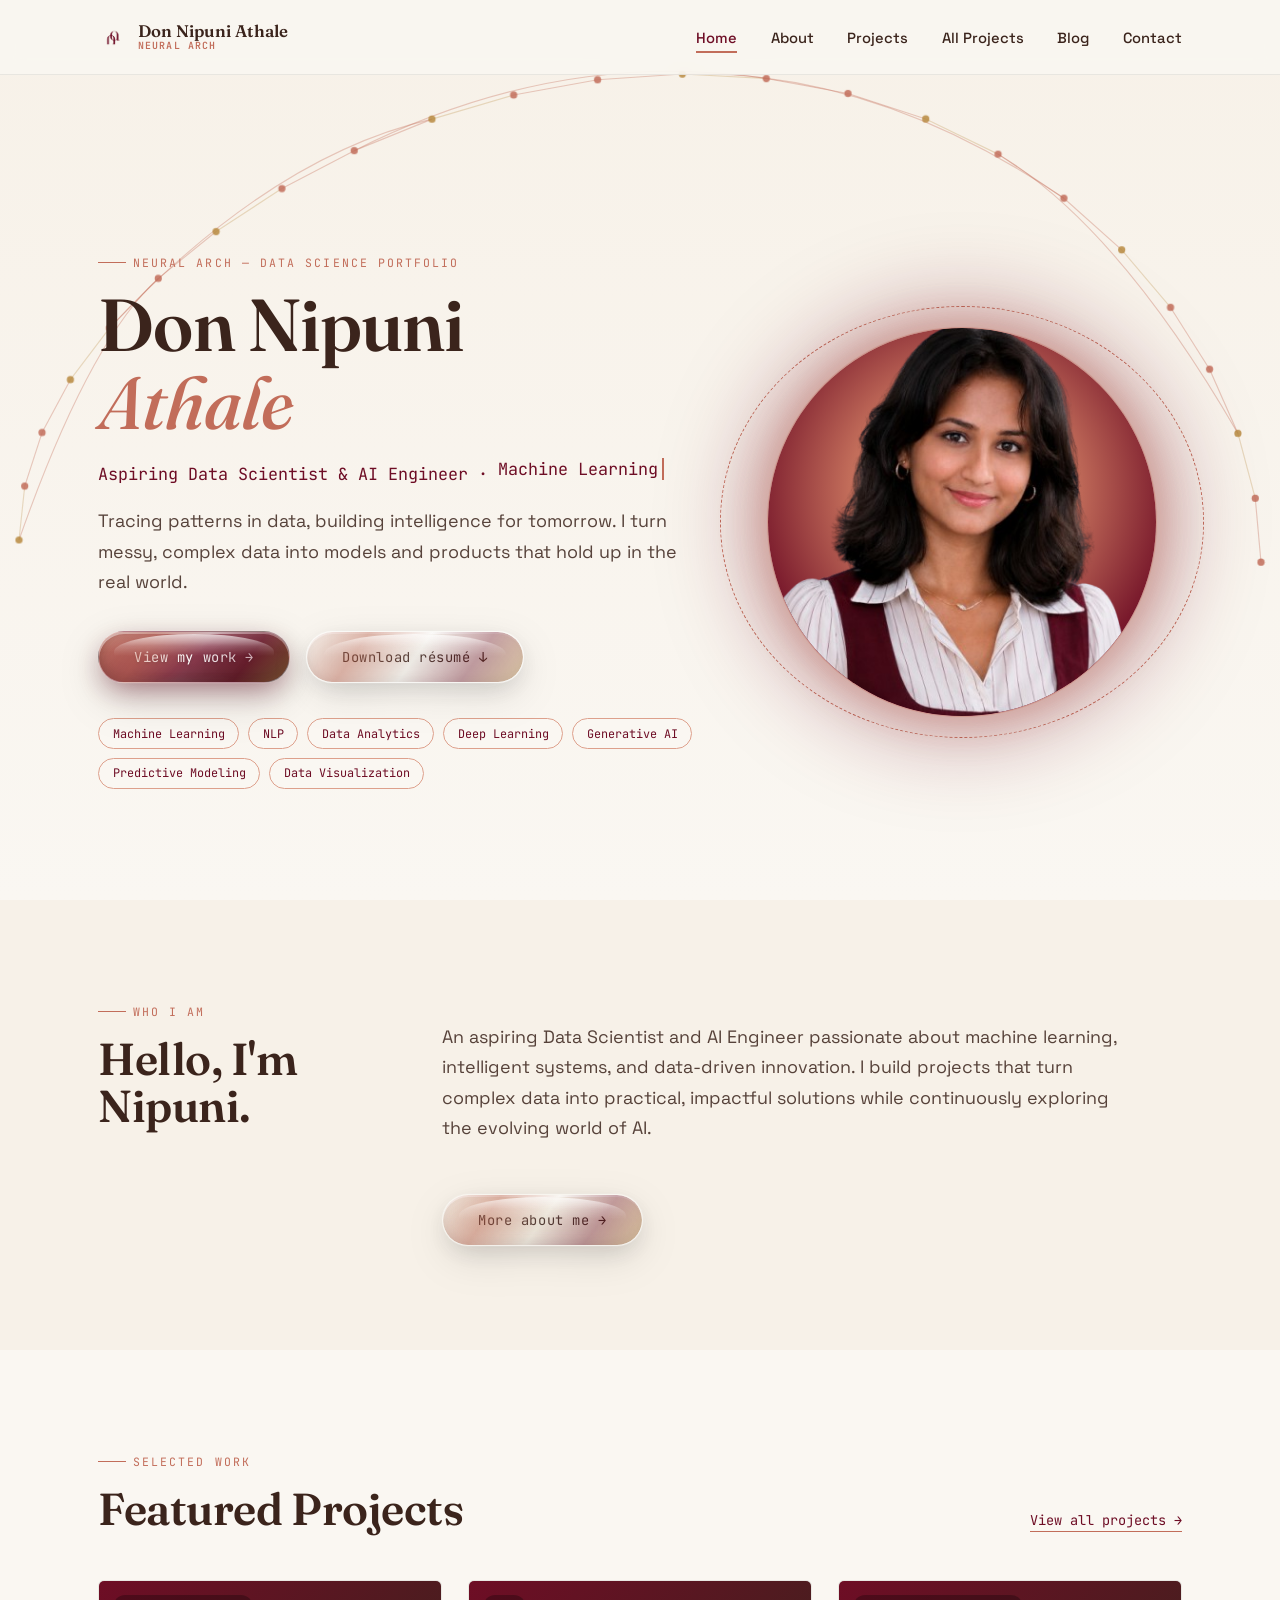
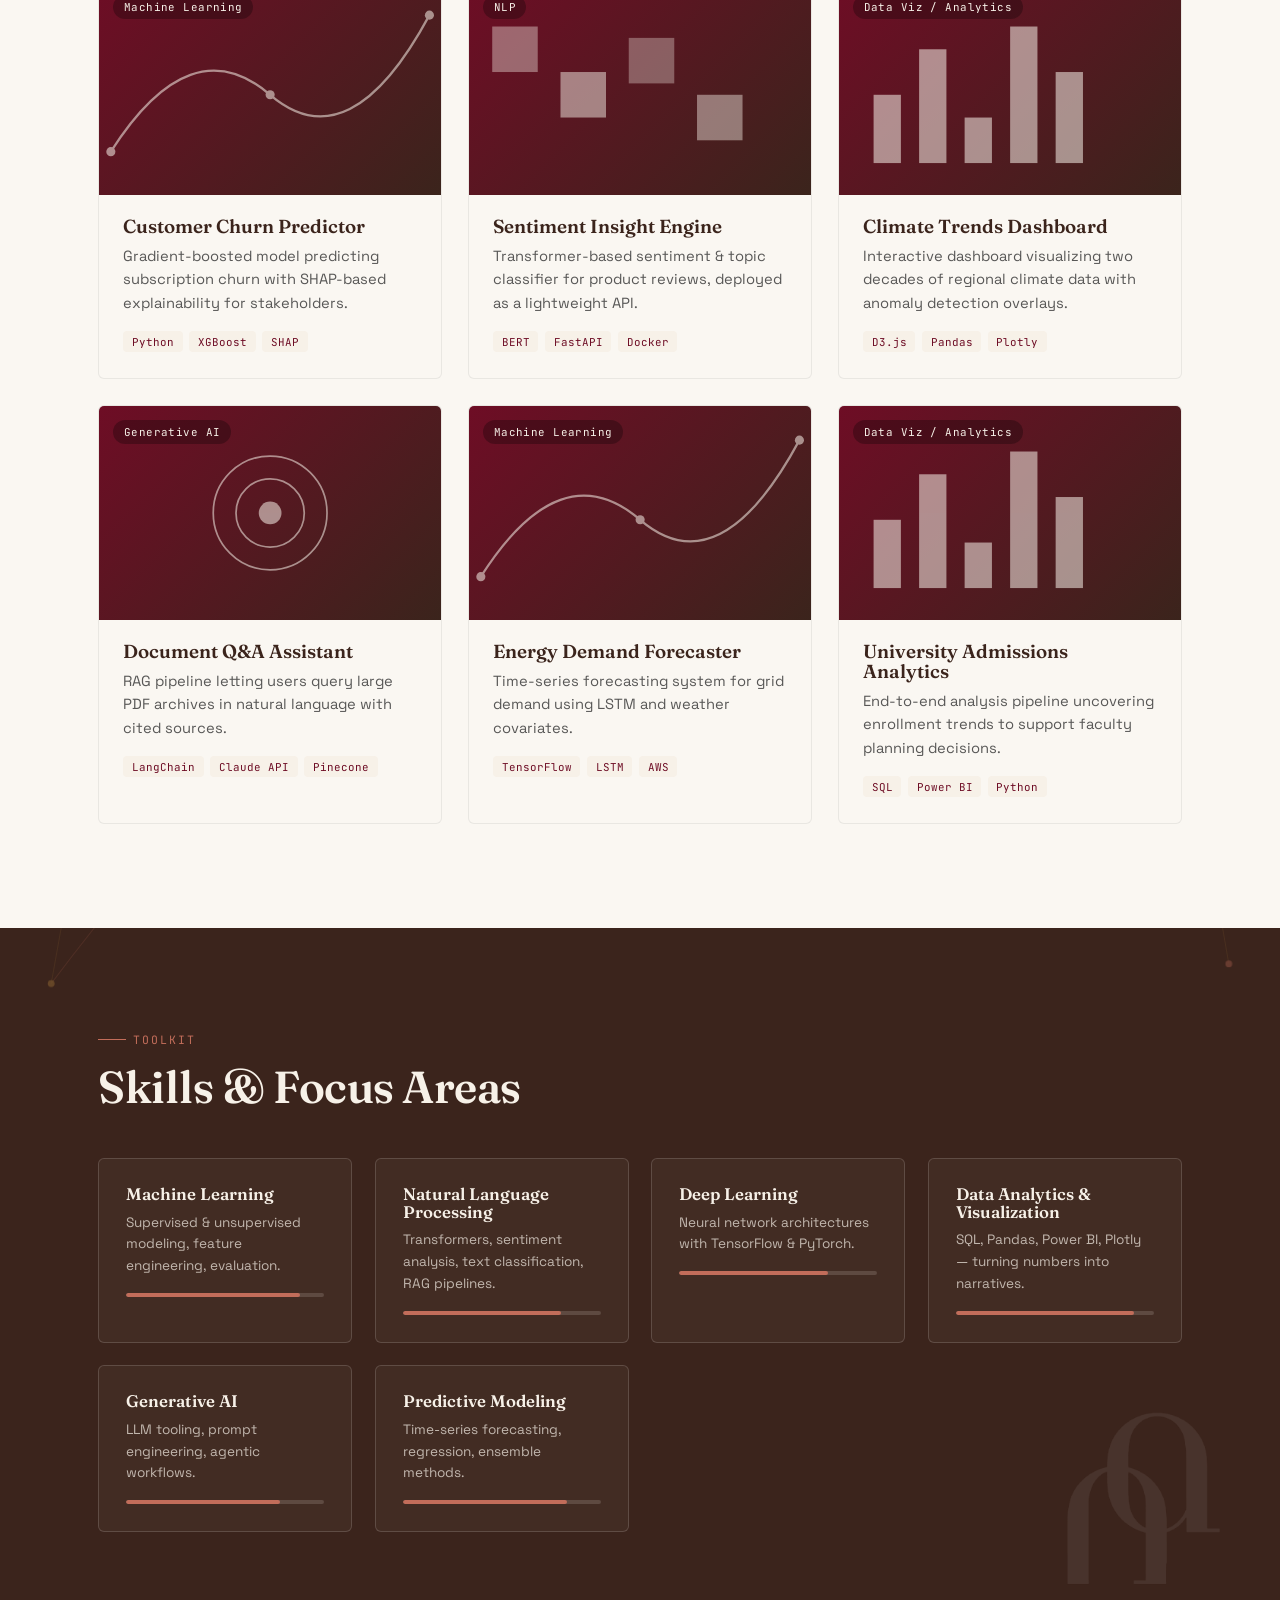
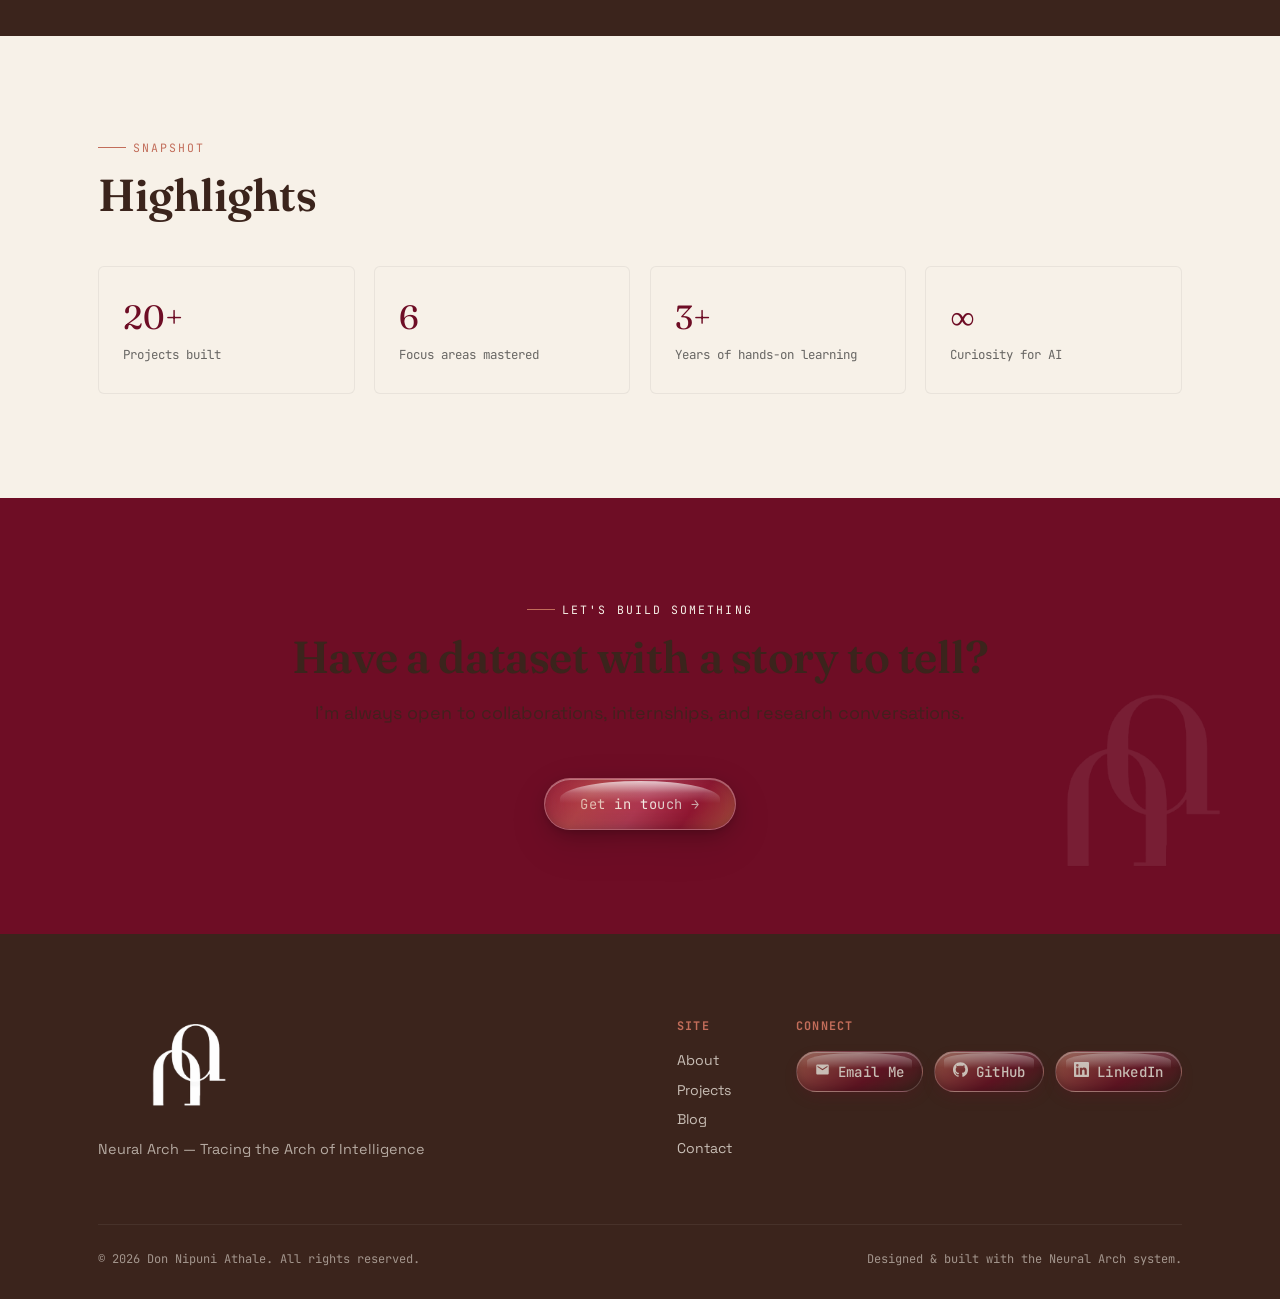
==== commit 172a3344: "Made final edits and configurations" ====
--- a/index.html
+++ b/index.html
@@ -1,219 +1,240 @@
 <!DOCTYPE html>
 <html lang="en">
+
 <head>
-<meta charset="UTF-8">
-<meta name="viewport" content="width=device-width, initial-scale=1.0">
-<title>Don Nipuni Athale — Aspiring Data Scientist & AI Developer</title>
-<meta name="description" content="Portfolio of Don Nipuni Athale — aspiring Data Scientist & AI Engineer specializing in machine learning, NLP, and data-driven solutions.">
-<script src="https://identity.netlify.com/v1/netlify-identity-widget.js"></script>
-<link rel="preconnect" href="https://fonts.googleapis.com">
-<link rel="stylesheet" href="css/style.css">
-<link rel="icon" type="image/x-icon" href="favicon.ico">
-<link rel="icon" type="image/png" sizes="32x32" href="favicon.ico">
-<link rel="apple-touch-icon" sizes="180x180" href="assets/images/apple-touch-icon.png">
+  <meta charset="UTF-8">
+  <meta name="viewport" content="width=device-width, initial-scale=1.0">
+  <title>Don Nipuni Athale — Aspiring Data Scientist & AI Developer</title>
+  <meta name="description"
+    content="Portfolio of Don Nipuni Athale — aspiring Data Scientist & AI Engineer specializing in machine learning, NLP, and data-driven solutions.">
+  <script src="https://identity.netlify.com/v1/netlify-identity-widget.js"></script>
+  <link rel="preconnect" href="https://fonts.googleapis.com">
+  <link rel="stylesheet" href="css/style.css">
+  <link rel="icon" type="image/x-icon" href="favicon.ico">
+  <link rel="icon" type="image/png" sizes="32x32" href="favicon.ico">
+  <link rel="apple-touch-icon" sizes="180x180" href="assets/images/apple-touch-icon.png">
 </head>
+
 <body>
 
-<!-- ===================== NAV ===================== -->
-<nav class="site-nav">
-  <div class="wrap">
-    <a href="index.html" class="brand">
-      <span class="mark"><img src="assets/images/neural-arch-logo-navbar.png" alt="Neural Arch logo" style="width:100%;height:100%;object-fit:contain;"></span>
-      <span class="name">Don Nipuni Athale<small>Neural Arch</small></span>
-    </a>
-    <ul class="nav-links">
-      <li><a href="index.html" class="active">Home</a></li>
-      <li><a href="about.html">About</a></li>
-      <li><a href="projects.html">Projects</a></li>
-      <li><a href="all-projects.html">All Projects</a></li>
-      <li><a href="blog.html">Blog</a></li>
-      <li><a href="contact.html">Contact</a></li>
-    </ul>
-    <button class="nav-toggle" aria-label="Toggle menu"><span></span><span></span><span></span></button>
-  </div>
-</nav>
-
-<!-- ===================== HERO ===================== -->
-<header class="hero">
-  <div class="neural-field" data-neural-arch data-nodes="24" data-arch-height="0.6"></div>
-  <div class="wrap">
-    <div class="hero-copy">
-      <span class="eyebrow">Neural Arch — Data Science Portfolio</span>
-      <h1 class="h1-display">Don Nipuni<br><em>Athale</em></h1>
-      <span class="role">Aspiring Data Scientist &amp; AI Engineer ·
-        <span class="typewrite" data-typewrite='["Machine Learning","NLP","Predictive Modeling","Generative AI"]'></span>
-      </span>
-      <p class="lede">Tracing patterns in data, building intelligence for tomorrow. I turn messy, complex data into models and products that hold up in the real world.</p>
-      <div class="hero-actions">
-        <a href="projects.html" class="btn btn-primary">View my work →</a>
-        <a href="assets/resume/Don_Nipuni_Athale_Resume.pdf" class="btn btn-outline" download>Download résumé ↓</a>
-      </div>
-      <div class="focus-pills">
-        <span class="pill">Machine Learning</span>
-        <span class="pill">NLP</span>
-        <span class="pill">Data Analytics</span>
-        <span class="pill">Deep Learning</span>
-        <span class="pill">Generative AI</span>
-        <span class="pill">Predictive Modeling</span>
-        <span class="pill">Data Visualization</span>
-      </div>
-    </div>
-    <div class="hero-portrait">
-      <div class="ring"></div>
-      <div class="frame">
-        <img src="assets/images/profile-hero.png" alt="Portrait of Don Nipuni Athale">
-      </div>
-    </div>
-  </div>
-</header>
-
-<!-- ===================== ABOUT TEASER ===================== -->
-<section class="section-cream reveal">
-  <div class="wrap" style="display:grid;grid-template-columns:.4fr 1fr;gap:3rem;align-items:start;">
-    <div>
-      <span class="eyebrow">Who I am</span>
-      <h2 class="h2-display">Hello, I'm Nipuni.</h2>
-    </div>
-    <div>
-      <p class="lede">An aspiring Data Scientist and AI Engineer passionate about machine learning, intelligent systems, and data-driven innovation. I build projects that turn complex data into practical, impactful solutions while continuously exploring the evolving world of AI.</p>
-      <a href="about.html" class="btn btn-outline mt-2">More about me →</a>
-    </div>
-  </div>
-</section>
-
-<!-- ===================== FEATURED PROJECTS ===================== -->
-<section class="section-cream" style="background:var(--warm-white);">
-  <div class="wrap">
-    <div class="section-head reveal">
+  <!-- ===================== NAV ===================== -->
+  <nav class="site-nav">
+    <div class="wrap">
+      <a href="index.html" class="brand">
+        <span class="mark"><img src="assets/images/neural-arch-logo-navbar.png" alt="Neural Arch logo"
+            style="width:100%;height:100%;object-fit:contain;"></span>
+        <span class="name">Don Nipuni Athale<small>Neural Arch</small></span>
+      </a>
+      <ul class="nav-links">
+        <li><a href="index.html" class="active">Home</a></li>
+        <li><a href="about.html">About</a></li>
+        <li><a href="projects.html">Projects</a></li>
+        <li><a href="all-projects.html">All Projects</a></li>
+        <li><a href="blog.html">Blog</a></li>
+        <li><a href="contact.html">Contact</a></li>
+      </ul>
+      <button class="nav-toggle" aria-label="Toggle menu"><span></span><span></span><span></span></button>
+    </div>
+  </nav>
+
+  <!-- ===================== HERO ===================== -->
+  <header class="hero">
+    <div class="neural-field" data-neural-arch data-nodes="24" data-arch-height="0.6"></div>
+    <div class="wrap">
+      <div class="hero-copy">
+        <span class="eyebrow">Neural Arch — Data Science Portfolio</span>
+        <h1 class="h1-display">Don Nipuni<br><em>Athale</em></h1>
+        <span class="role">Aspiring Data Scientist &amp; AI Engineer ·
+          <span class="typewrite"
+            data-typewrite='["Machine Learning","NLP","Predictive Modeling","Generative AI"]'></span>
+        </span>
+        <p class="lede">Tracing patterns in data, building intelligence for tomorrow. I turn messy, complex data into
+          models and products that hold up in the real world.</p>
+        <div class="hero-actions">
+          <a href="projects.html" class="btn btn-primary">View my work →</a>
+          <a href="assets/resume/Don_Nipuni_Athale_Resume.pdf" class="btn btn-outline" download>Download résumé ↓</a>
+        </div>
+        <div class="focus-pills">
+          <span class="pill">Machine Learning</span>
+          <span class="pill">NLP</span>
+          <span class="pill">Data Analytics</span>
+          <span class="pill">Deep Learning</span>
+          <span class="pill">Generative AI</span>
+          <span class="pill">Predictive Modeling</span>
+          <span class="pill">Data Visualization</span>
+        </div>
+      </div>
+      <div class="hero-portrait">
+        <div class="ring"></div>
+        <div class="frame">
+          <img src="assets/images/profile-hero.png" alt="Portrait of Don Nipuni Athale">
+        </div>
+      </div>
+    </div>
+  </header>
+
+  <!-- ===================== ABOUT TEASER ===================== -->
+  <section class="section-cream reveal">
+    <div class="wrap" style="display:grid;grid-template-columns:.4fr 1fr;gap:3rem;align-items:start;">
       <div>
-        <span class="eyebrow">Selected Work</span>
-        <h2 class="h2-display">Featured Projects</h2>
-      </div>
-      <a href="all-projects.html" class="view-all">View all projects →</a>
-    </div>
-
-    <div class="projects-grid" id="featured-projects">
-      <p style="font-family:var(--font-mono);font-size:.85rem;opacity:.55;padding:1rem 0;">Loading projects…</p>
-    </div>
-  </div>
-</section>
-
-<!-- ===================== SKILLS ===================== -->
-<section class="section-dark">
-  <div class="neural-field" data-neural-arch data-nodes="14" data-arch-height="0.15" style="opacity:.4;"></div>
-  <div class="wrap">
-    <div class="section-head reveal">
+        <span class="eyebrow">Who I am</span>
+        <h2 class="h2-display">Hello, I'm Nipuni.</h2>
+      </div>
       <div>
-        <span class="eyebrow">Toolkit</span>
-        <h2 class="h2-display">Skills &amp; Focus Areas</h2>
-      </div>
-    </div>
-    <div class="skills-grid reveal-stagger">
-      <div class="skill-card">
-        <h4>Machine Learning</h4>
-        <p>Supervised &amp; unsupervised modeling, feature engineering, evaluation.</p>
-        <div class="skill-bar"><i data-value="88"></i></div>
-      </div>
-      <div class="skill-card">
-        <h4>Natural Language Processing</h4>
-        <p>Transformers, sentiment analysis, text classification, RAG pipelines.</p>
-        <div class="skill-bar"><i data-value="80"></i></div>
-      </div>
-      <div class="skill-card">
-        <h4>Deep Learning</h4>
-        <p>Neural network architectures with TensorFlow &amp; PyTorch.</p>
-        <div class="skill-bar"><i data-value="75"></i></div>
-      </div>
-      <div class="skill-card">
-        <h4>Data Analytics &amp; Visualization</h4>
-        <p>SQL, Pandas, Power BI, Plotly — turning numbers into narratives.</p>
-        <div class="skill-bar"><i data-value="90"></i></div>
-      </div>
-      <div class="skill-card">
-        <h4>Generative AI</h4>
-        <p>LLM tooling, prompt engineering, agentic workflows.</p>
-        <div class="skill-bar"><i data-value="78"></i></div>
-      </div>
-      <div class="skill-card">
-        <h4>Predictive Modeling</h4>
-        <p>Time-series forecasting, regression, ensemble methods.</p>
-        <div class="skill-bar"><i data-value="83"></i></div>
-      </div>
-    </div>
-  </div>
-</section>
-
-<!-- ===================== HIGHLIGHTS ===================== -->
-<section class="section-cream">
-  <div class="wrap">
-    <div class="section-head reveal">
-      <div>
-        <span class="eyebrow">Snapshot</span>
-        <h2 class="h2-display">Highlights</h2>
-      </div>
-    </div>
-    <div class="highlights reveal-stagger">
-      <div class="highlight-card"><span class="num">20+</span><span class="lbl">Projects built</span></div>
-      <div class="highlight-card"><span class="num">6</span><span class="lbl">Focus areas mastered</span></div>
-      <div class="highlight-card"><span class="num">3+</span><span class="lbl">Years of hands-on learning</span></div>
-      <div class="highlight-card"><span class="num">∞</span><span class="lbl">Curiosity for AI</span></div>
-    </div>
-  </div>
-</section>
-
-<!-- ===================== CTA ===================== -->
-<section class="section-maroon text-center">
-  <div class="wrap">
-    <span class="eyebrow" style="justify-content:center;color:var(--cream);">Let's build something</span>
-    <h2 class="h2-display">Have a dataset with a story to tell?</h2>
-    <p class="lede" style="margin-inline:auto;">I'm always open to collaborations, internships, and research conversations.</p>
-    <a href="contact.html" class="btn btn-outline mt-2">Get in touch →</a>
-  </div>
-</section>
-
-<!-- ===================== FOOTER ===================== -->
-<footer class="site-footer">
-  <div class="wrap">
-    <div class="footer-top">
-      <div class="footer-brand">
-        <img src="assets/images/neural-arch-watermark.png" alt="Neural Arch logo" style="width:180px;margin-bottom:.6rem;">
-        <p>Neural Arch — tracing the evolution of intelligence through data and AI.</p>
-      </div>
-      <div class="footer-cols">
-        <div class="footer-col">
-          <h5>Site</h5>
-          <a href="about.html">About</a>
-          <a href="projects.html">Projects</a>
-          <a href="blog.html">Blog</a>
-          <a href="contact.html">Contact</a>
-        </div>
-        <div class="footer-col">
-          <h5>Connect</h5>
-          <div class="social-links">
-            <a href="mailto:dnkathale.work@gmail.com" class="social-btn">
-              <svg viewBox="0 0 24 24" xmlns="http://www.w3.org/2000/svg"><path d="M20 4H4c-1.1 0-2 .9-2 2v12c0 1.1.9 2 2 2h16c1.1 0 2-.9 2-2V6c0-1.1-.9-2-2-2zm0 4-8 5-8-5V6l8 5 8-5v2z"/></svg>
-              Email Me
-            </a>
-            <a href="https://github.com/nipuni-2002" target="_blank" rel="noopener" class="social-btn">
-              <svg viewBox="0 0 24 24" xmlns="http://www.w3.org/2000/svg"><path d="M12 .297c-6.63 0-12 5.373-12 12 0 5.303 3.438 9.8 8.205 11.385.6.113.82-.258.82-.577 0-.285-.01-1.04-.015-2.04-3.338.724-4.042-1.61-4.042-1.61C4.422 18.07 3.633 17.7 3.633 17.7c-1.087-.744.084-.729.084-.729 1.205.084 1.838 1.236 1.838 1.236 1.07 1.835 2.809 1.305 3.495.998.108-.776.417-1.305.76-1.605-2.665-.3-5.466-1.332-5.466-5.93 0-1.31.465-2.38 1.235-3.22-.135-.303-.54-1.523.105-3.176 0 0 1.005-.322 3.3 1.23.96-.267 1.98-.399 3-.405 1.02.006 2.04.138 3 .405 2.28-1.552 3.285-1.23 3.285-1.23.645 1.653.24 2.873.12 3.176.765.84 1.23 1.91 1.23 3.22 0 4.61-2.805 5.625-5.475 5.92.42.36.81 1.096.81 2.22 0 1.606-.015 2.896-.015 3.286 0 .315.21.69.825.57C20.565 22.092 24 17.592 24 12.297c0-6.627-5.373-12-12-12"/></svg>
-              GitHub
-            </a>
-            <a href="https://www.linkedin.com/in/nipuni-a-a5445b3b0/" target="_blank" rel="noopener" class="social-btn">
-              <svg viewBox="0 0 24 24" xmlns="http://www.w3.org/2000/svg"><path d="M20.447 20.452h-3.554v-5.569c0-1.328-.027-3.037-1.852-3.037-1.853 0-2.136 1.445-2.136 2.939v5.667H9.351V9h3.414v1.561h.046c.477-.9 1.637-1.85 3.37-1.85 3.601 0 4.267 2.37 4.267 5.455v6.286zM5.337 7.433a2.062 2.062 0 0 1-2.063-2.065 2.064 2.064 0 1 1 2.063 2.065zm1.782 13.019H3.555V9h3.564v11.452zM22.225 0H1.771C.792 0 0 .774 0 1.729v20.542C0 23.227.792 24 1.771 24h20.451C23.2 24 24 23.227 24 22.271V1.729C24 .774 23.2 0 22.222 0h.003z"/></svg>
-              LinkedIn
-            </a>
+        <p class="lede">An aspiring Data Scientist and AI Engineer passionate about machine learning, intelligent
+          systems, and data-driven innovation. I build projects that turn complex data into practical, impactful
+          solutions while continuously exploring the evolving world of AI.</p>
+        <a href="about.html" class="btn btn-outline mt-2">More about me →</a>
+      </div>
+    </div>
+  </section>
+
+  <!-- ===================== FEATURED PROJECTS ===================== -->
+  <section class="section-cream" style="background:var(--warm-white);">
+    <div class="wrap">
+      <div class="section-head reveal">
+        <div>
+          <span class="eyebrow">Selected Work</span>
+          <h2 class="h2-display">Featured Projects</h2>
+        </div>
+        <a href="all-projects.html" class="view-all">View all projects →</a>
+      </div>
+
+      <div class="projects-grid" id="featured-projects">
+        <p style="font-family:var(--font-mono);font-size:.85rem;opacity:.55;padding:1rem 0;">Loading projects…</p>
+      </div>
+    </div>
+  </section>
+
+  <!-- ===================== SKILLS ===================== -->
+  <section class="section-dark">
+    <div class="neural-field" data-neural-arch data-nodes="14" data-arch-height="0.15" style="opacity:.4;"></div>
+    <div class="wrap">
+      <div class="section-head reveal">
+        <div>
+          <span class="eyebrow">Toolkit</span>
+          <h2 class="h2-display">Skills &amp; Focus Areas</h2>
+        </div>
+      </div>
+      <div class="skills-grid reveal-stagger">
+        <div class="skill-card">
+          <h4>Machine Learning</h4>
+          <p>Supervised &amp; unsupervised modeling, feature engineering, evaluation.</p>
+          <div class="skill-bar"><i data-value="88"></i></div>
+        </div>
+        <div class="skill-card">
+          <h4>Natural Language Processing</h4>
+          <p>Transformers, sentiment analysis, text classification, RAG pipelines.</p>
+          <div class="skill-bar"><i data-value="80"></i></div>
+        </div>
+        <div class="skill-card">
+          <h4>Deep Learning</h4>
+          <p>Neural network architectures with TensorFlow &amp; PyTorch.</p>
+          <div class="skill-bar"><i data-value="75"></i></div>
+        </div>
+        <div class="skill-card">
+          <h4>Data Analytics &amp; Visualization</h4>
+          <p>SQL, Pandas, Power BI, Plotly — turning numbers into narratives.</p>
+          <div class="skill-bar"><i data-value="90"></i></div>
+        </div>
+        <div class="skill-card">
+          <h4>Generative AI</h4>
+          <p>LLM tooling, prompt engineering, agentic workflows.</p>
+          <div class="skill-bar"><i data-value="78"></i></div>
+        </div>
+        <div class="skill-card">
+          <h4>Predictive Modeling</h4>
+          <p>Time-series forecasting, regression, ensemble methods.</p>
+          <div class="skill-bar"><i data-value="83"></i></div>
+        </div>
+      </div>
+    </div>
+  </section>
+
+  <!-- ===================== HIGHLIGHTS ===================== -->
+  <section class="section-cream">
+    <div class="wrap">
+      <div class="section-head reveal">
+        <div>
+          <span class="eyebrow">Snapshot</span>
+          <h2 class="h2-display">Highlights</h2>
+        </div>
+      </div>
+      <div class="highlights reveal-stagger">
+        <div class="highlight-card"><span class="num">20+</span><span class="lbl">Projects built</span></div>
+        <div class="highlight-card"><span class="num">6</span><span class="lbl">Focus areas mastered</span></div>
+        <div class="highlight-card"><span class="num">3+</span><span class="lbl">Years of hands-on learning</span></div>
+        <div class="highlight-card"><span class="num">∞</span><span class="lbl">Curiosity for AI</span></div>
+      </div>
+    </div>
+  </section>
+
+  <!-- ===================== CTA ===================== -->
+  <section class="section-maroon text-center">
+    <div class="wrap">
+      <span class="eyebrow" style="justify-content:center;color:var(--cream);">Let's build something</span>
+      <h2 class="h2-display">Have a dataset with a story to tell?</h2>
+      <p class="lede" style="margin-inline:auto;">I'm always open to collaborations, internships, and research
+        conversations.</p>
+      <a href="contact.html" class="btn btn-outline mt-2">Get in touch →</a>
+    </div>
+  </section>
+
+  <!-- ===================== FOOTER ===================== -->
+  <footer class="site-footer">
+    <div class="wrap">
+      <div class="footer-top">
+        <div class="footer-brand">
+          <img src="assets/images/neural-arch-watermark.png" alt="Neural Arch logo"
+            style="width:180px;margin-bottom:.6rem;">
+          <p>Neural Arch — Tracing the Arch of Intelligence</p>
+        </div>
+        <div class="footer-cols">
+          <div class="footer-col">
+            <h5>Site</h5>
+            <a href="about.html">About</a>
+            <a href="projects.html">Projects</a>
+            <a href="blog.html">Blog</a>
+            <a href="contact.html">Contact</a>
           </div>
-        </div>
-      </div>
-    </div>
-    <div class="footer-bottom">
-      <span>© 2026 Don Nipuni Athale. All rights reserved.</span>
-      <span>Designed &amp; built with the Neural Arch system.</span>
-    </div>
-  </div>
-</footer>
-
-<script src="js/main.js"></script>
-<script src="js/content.js"></script>
+          <div class="footer-col">
+            <h5>Connect</h5>
+            <div class="social-links">
+              <a href="mailto:dnkathale.work@gmail.com" class="social-btn">
+                <svg viewBox="0 0 24 24" xmlns="http://www.w3.org/2000/svg">
+                  <path
+                    d="M20 4H4c-1.1 0-2 .9-2 2v12c0 1.1.9 2 2 2h16c1.1 0 2-.9 2-2V6c0-1.1-.9-2-2-2zm0 4-8 5-8-5V6l8 5 8-5v2z" />
+                </svg>
+                Email Me
+              </a>
+              <a href="https://github.com/nipuni-2002" target="_blank" rel="noopener" class="social-btn">
+                <svg viewBox="0 0 24 24" xmlns="http://www.w3.org/2000/svg">
+                  <path
+                    d="M12 .297c-6.63 0-12 5.373-12 12 0 5.303 3.438 9.8 8.205 11.385.6.113.82-.258.82-.577 0-.285-.01-1.04-.015-2.04-3.338.724-4.042-1.61-4.042-1.61C4.422 18.07 3.633 17.7 3.633 17.7c-1.087-.744.084-.729.084-.729 1.205.084 1.838 1.236 1.838 1.236 1.07 1.835 2.809 1.305 3.495.998.108-.776.417-1.305.76-1.605-2.665-.3-5.466-1.332-5.466-5.93 0-1.31.465-2.38 1.235-3.22-.135-.303-.54-1.523.105-3.176 0 0 1.005-.322 3.3 1.23.96-.267 1.98-.399 3-.405 1.02.006 2.04.138 3 .405 2.28-1.552 3.285-1.23 3.285-1.23.645 1.653.24 2.873.12 3.176.765.84 1.23 1.91 1.23 3.22 0 4.61-2.805 5.625-5.475 5.92.42.36.81 1.096.81 2.22 0 1.606-.015 2.896-.015 3.286 0 .315.21.69.825.57C20.565 22.092 24 17.592 24 12.297c0-6.627-5.373-12-12-12" />
+                </svg>
+                GitHub
+              </a>
+              <a href="https://www.linkedin.com/in/nipuni-a-a5445b3b0/" target="_blank" rel="noopener"
+                class="social-btn">
+                <svg viewBox="0 0 24 24" xmlns="http://www.w3.org/2000/svg">
+                  <path
+                    d="M20.447 20.452h-3.554v-5.569c0-1.328-.027-3.037-1.852-3.037-1.853 0-2.136 1.445-2.136 2.939v5.667H9.351V9h3.414v1.561h.046c.477-.9 1.637-1.85 3.37-1.85 3.601 0 4.267 2.37 4.267 5.455v6.286zM5.337 7.433a2.062 2.062 0 0 1-2.063-2.065 2.064 2.064 0 1 1 2.063 2.065zm1.782 13.019H3.555V9h3.564v11.452zM22.225 0H1.771C.792 0 0 .774 0 1.729v20.542C0 23.227.792 24 1.771 24h20.451C23.2 24 24 23.227 24 22.271V1.729C24 .774 23.2 0 22.222 0h.003z" />
+                </svg>
+                LinkedIn
+              </a>
+            </div>
+          </div>
+        </div>
+      </div>
+      <div class="footer-bottom">
+        <span>© 2026 Don Nipuni Athale. All rights reserved.</span>
+        <span>Designed &amp; built with the Neural Arch system.</span>
+      </div>
+    </div>
+  </footer>
+
+  <script src="js/main.js"></script>
+  <script src="js/content.js"></script>
 </body>
-</html>
+
+</html>
